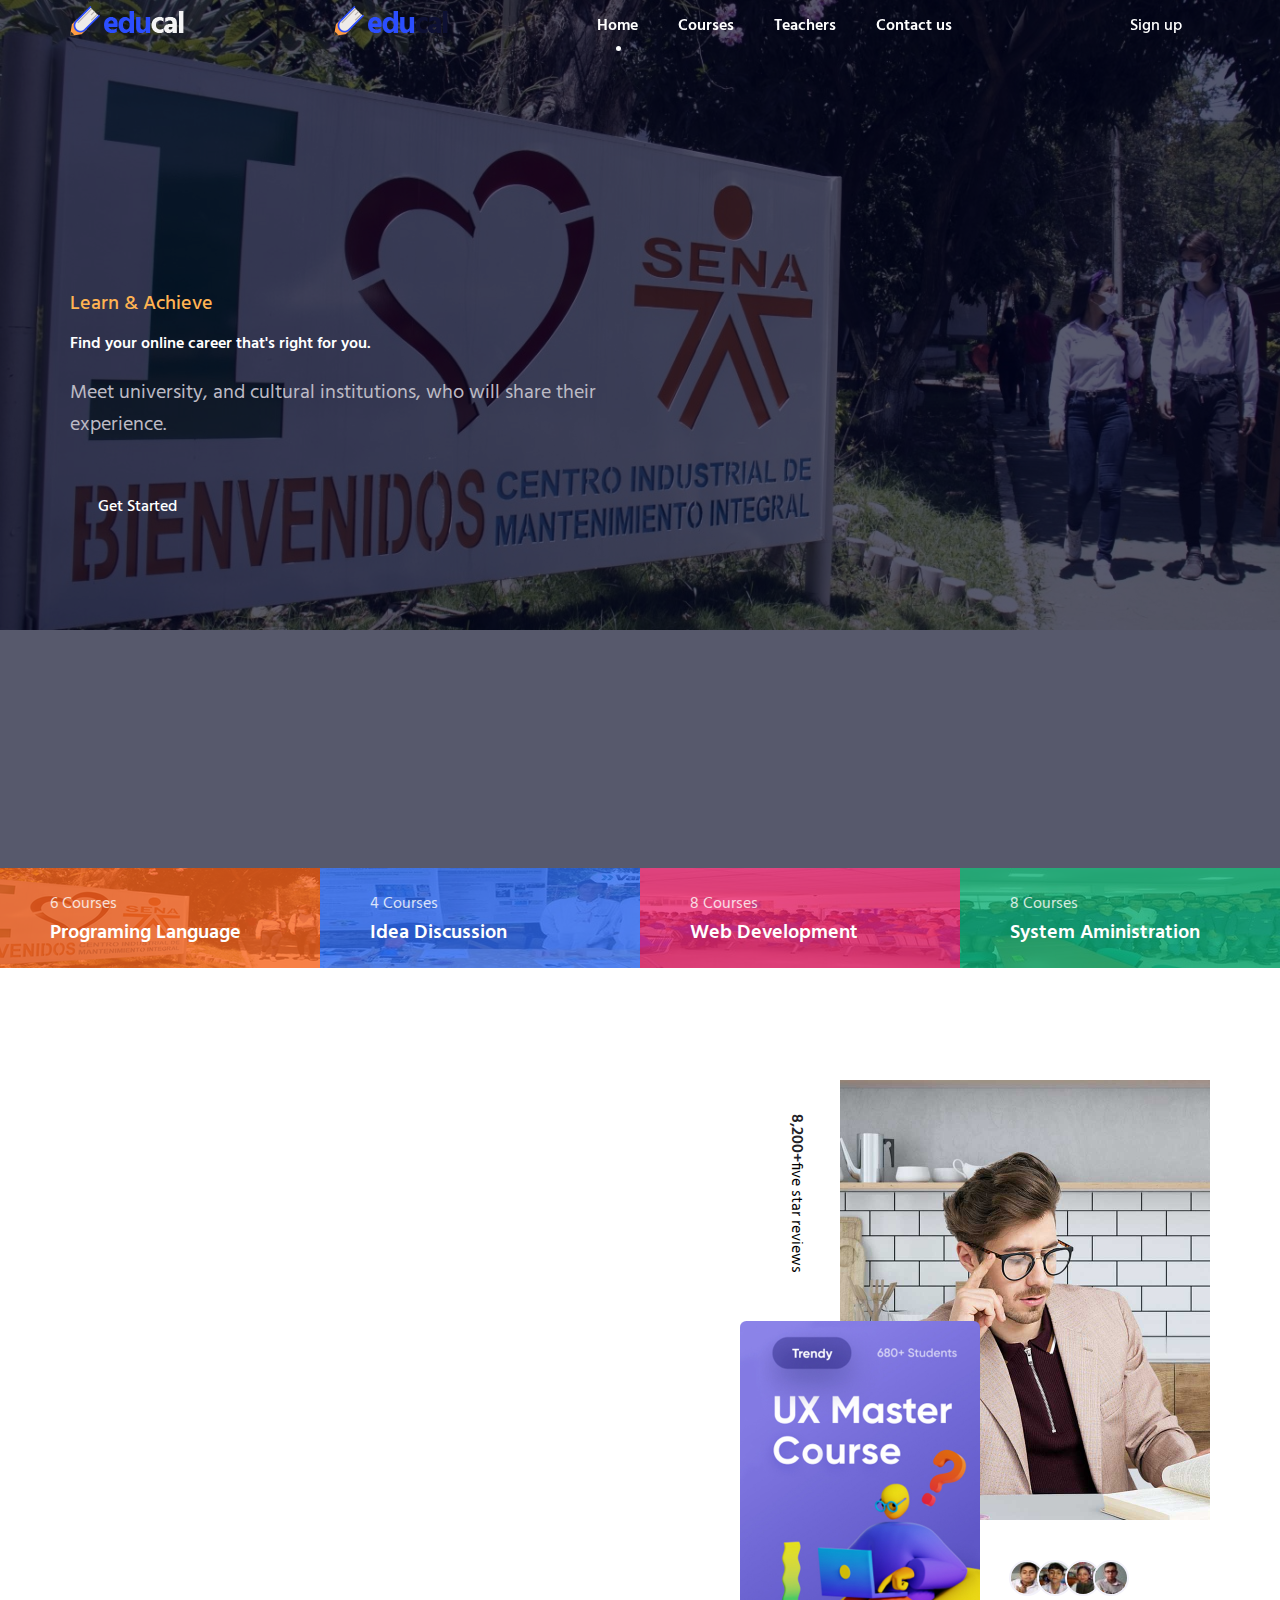
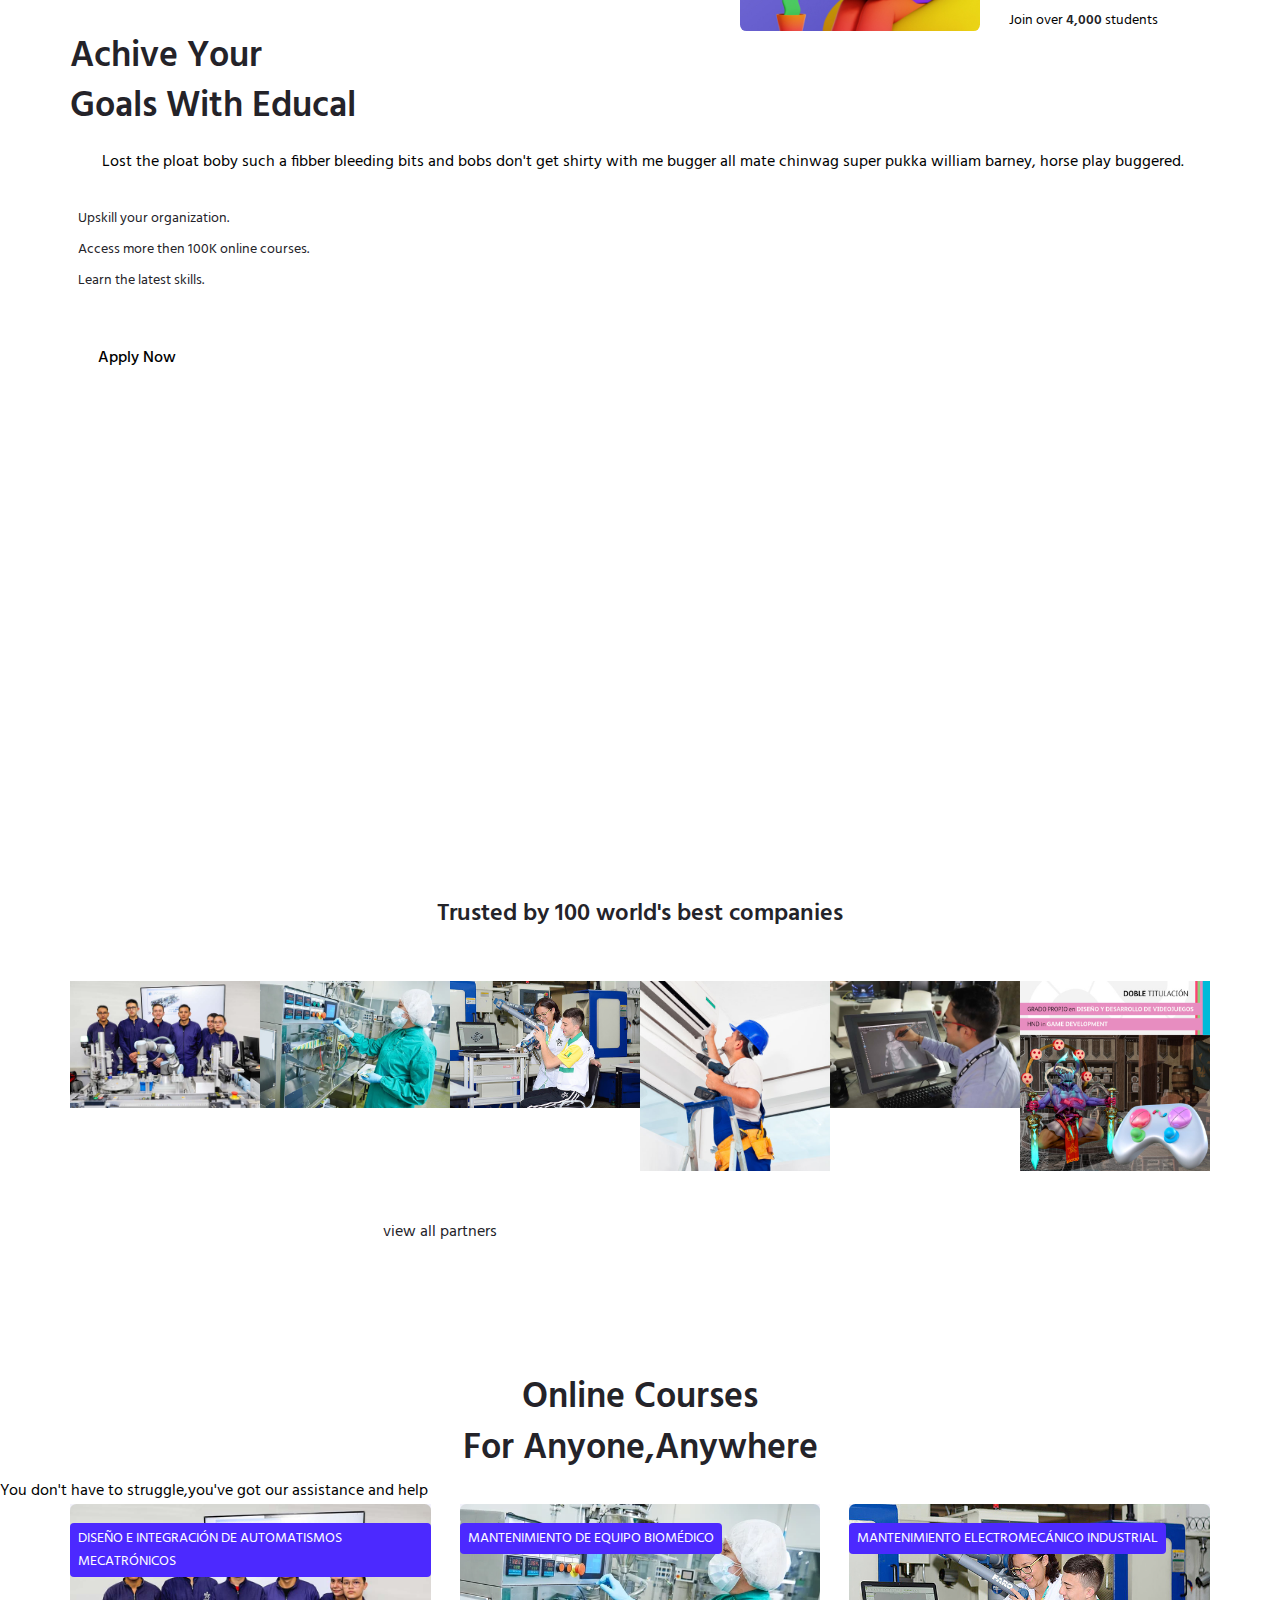
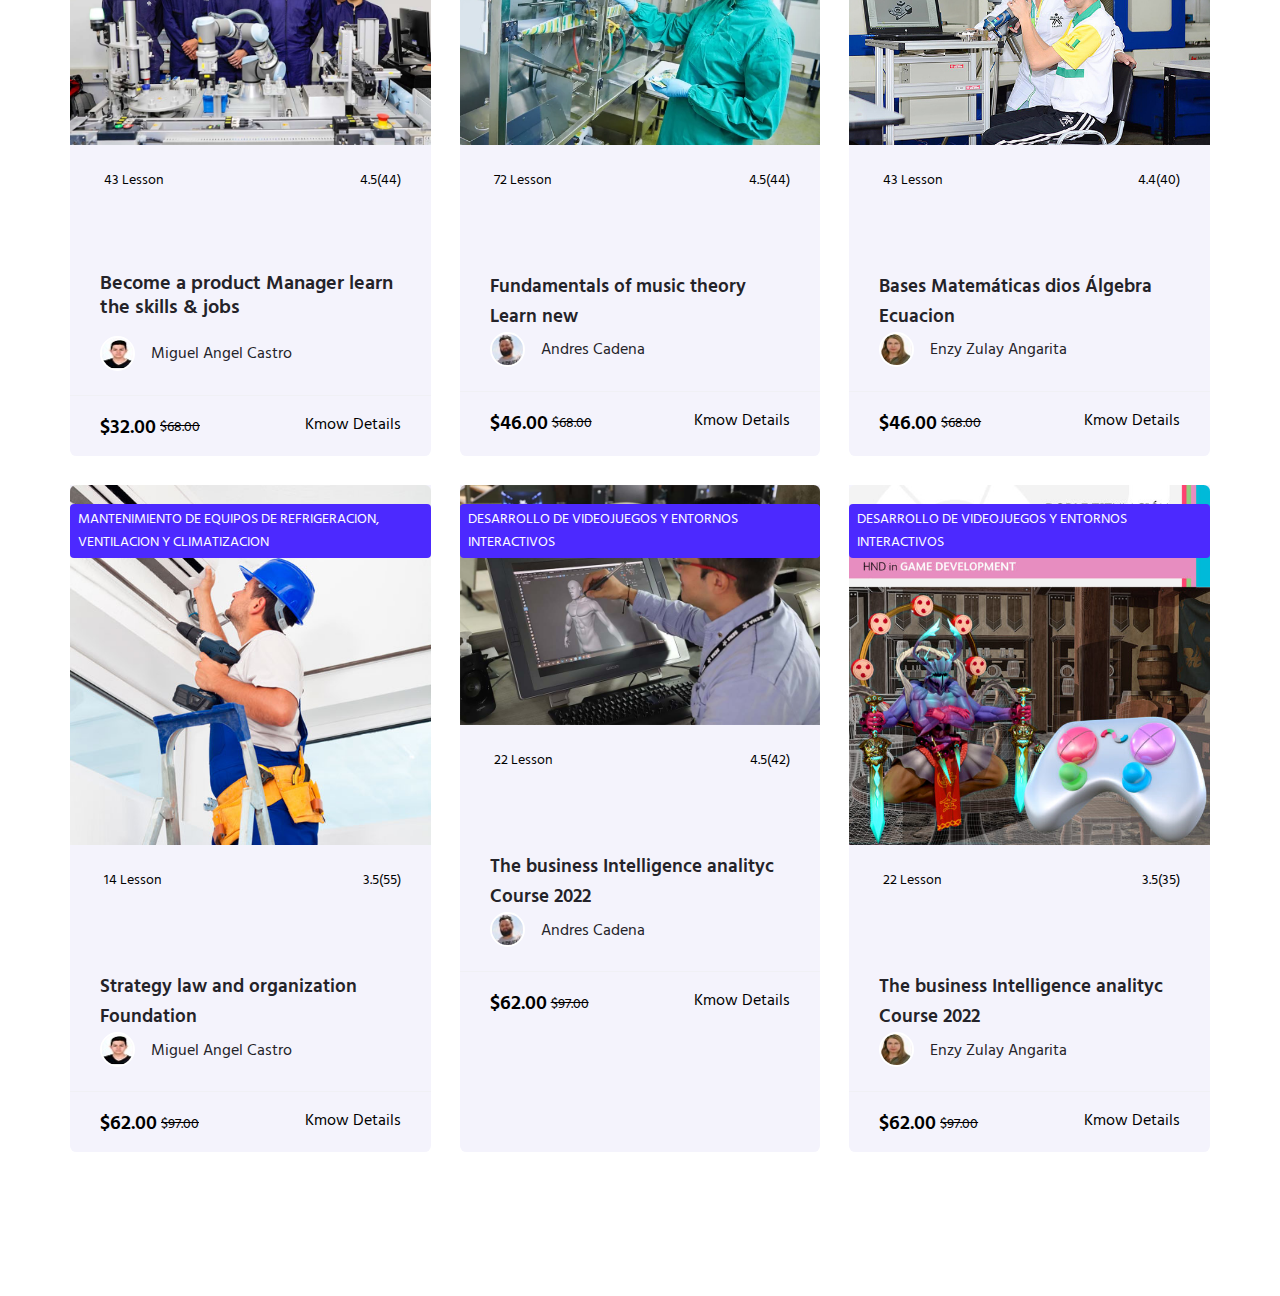
==== index.html @ 89b1912f "Version-2.0" ====
<!DOCTYPE html>
<html lang="sp">
<html lang="en">
<head>
    <meta charset="UTF-8">
    <meta http-equiv="X-UA-Compatible" content="IE=edge">
    <meta name="viewport" content="width=device-width, initial-scale=1.0">
    <link rel="stylesheet" href="https://unicons.iconscout.com/release/v4.0.0/css/line.css">
    <link rel="stylesheet" href="style.css">
    <title>Document</title>
</head>
<body>
    <header class="header" id="header">
        <nav class="nav container">
            <a href="index.html" class="nav__Logo Logo__light"><img src="img/logo-light.png" alt=""></a>
            <a href="index.html" class="nav__Logo Logo__dark"><img src="img/logo-dark.png" alt=""></a>

            <div class="nav__menu" id="nav-menu">
                <ul class="nav__list">
                    <li class="nav__item">
                        <a href="index.html" class="nav__link active-link">Home</a>
                    </li>

                    <li class="nav__item">
                        <a href="courses.html" class="nav__link">Courses</a>
                    </li>

                    <li class="nav__item">
                        <a href="teachers.html" class="nav__link">Teachers</a>
                    </li>

                    <li class="nav__item">
                        <a href="contact.html" class="nav__link">Contact us</a>
                    </li>
                </ul>
                <div class="nav__close" id="nav-close">
                    <i class="uil uil-times"></i>
                </div>
            </div>
            <div class="nav__toggle" id="nav-togele">
                <i class="uil uil-apps"></i>
            </div>
            <a href="#" class="button button__header">Sign up</a>
        </nav>
    </header>
    <main class="main">
        <section class="home" id="home">
            <div class="homer__container container">
                <div class="home__data">
                    <h3 class="home__subtitle">Learn & Achieve</h3>
                    <h1 class="home__title">Find your online career that's right for you.</h1>
                    <p class="home__description">Meet university, and cultural institutions, who will share their
                        experience.</p>
                    <a href="#" class="button">Get Started</a>
                </div>
            </div>

            <div class="about__courses grid">
                <div class="about__course-item">
                    <span class="about__course-total">6 Courses</span>
                    <h3 class="about__course-title">Programing Language</h3>
                </div>

                <div class="about__course-item">
                    <span class="about__course-total"> 4 Courses</span>
                    <h3 class="about__course-title">Idea Discussion</h3>
                </div>

                <div class="about__course-item">
                    <span class="about__course-total">8 Courses</span>
                    <h3 class="about__course-title">Web Development</h3>
                </div>

                <div class="about__course-item">
                    <span class="about__course-total">8 Courses</span>
                    <h3 class="about__course-title">System Aministration</h3>
                </div>
            </div>
        </section>
        <section class="about section" id="about">
            <div class="about__container grip container">
                <div class="about__group">
                    <div class="about__review">
                        <p><span>8,200+</span>five star reviews</p>
                    </div>
                    <div class="about__thumb">
                        <img src="img/about.jpg" alt="" class="about__thumb-img">
                    </div>
                    <div class="about__banner">
                        <img src="img/about-banner.jpg" alt="" class="about__banner-img">
                    </div>
                    <div class="about__students">
                        <div class="students__group">
                            <img src="img/student-1.jpg" alt="" class="about__student-img">
                            <img src="img/student-2.jpg" alt="" class="about__student-img">
                            <img src="img/student-3.jpg" alt="" class="about__student-img">
                            <img src="img/student-4.jpg" alt="" class="about__student-img">
                        </div>
                        <p class="about__student-details">Join over <span>4,000</span> students</p>
                    </div>
                </div>
                <div class="about__data"> <h2 class="section__title about__title">Achive Your <br> Goals With Educal</h2>
                    <p class="about__description">
                        Lost the ploat boby such a fibber bleeding bits and bobs don't get shirty with me bugger all
                        mate chinwag super pukka william barney, horse play buggered.
                    </p>
                    <div class="about__details">
                        <p class="about__details-description">
                            <i class="uil uil-check about__details-icon"></i>
                            Upskill your organization.
                        </p>

                        <p class="about__details-description">
                            <i class="uil uil-check about__details-icon"></i>
                            Access more then 100K online courses.
                        </p>

                        <p class="about__details-description">
                            <i class="uil uil-check about__details-icon"></i>
                            Learn the latest skills.
                        </p>
                    </div>
                    <a href="#" class="button button-link">Apply Now</a>
                </div>
            </div>
        </section>
        <section class="teachers section" id="teachers"></section>
        <section class="brand section container"></section>
        <section class="courses section" id="courses"></section>

        <!----======================== BRANDS =========================-->
        <section class="brand section container">
            <h3 class="brand__title">Trusted by 100 world's best companies</h3>

            <div class="brand__container grid">
                <img src="img/Ambiente_05102022.jpg" alt="">
                <img src="img/depositphotos_52491427-stock-photo-pharmaceutical-factory-worker.jpg" alt="">
                <img src="img/manizales_10septiembre.jpg" alt="">
                <img src="img/servicios-aires-500x500.jpg" alt="">
                <img src="img/videoJuego_31032022.jpg" alt="">
                <img src="img/VideojuegosGrado-22-Image-600x600.jpg" alt="">
            </div>

            <span class="brand__button">
                view all partners <i class="uil uil-arrow-right brand__button-icon"></i>
            </span>
        </section>


            <!-- <!-============================COURSES===================-> -->
    <section class="courses section" id="courses">
        <h2 class="section__title">Online Courses <br>For Anyone,Anywhere</h2>
        <p class="section__subtittle">You don't have to struggle,you've got our assistance and help</p>

        <div class="courses__container grid container">
            <div class="course__item">
                <div class="course__box">
                    <img src="IMG/Ambiente_05102022.jpg" alt="" class="course__img">
                    <div class="course__tag">DISEÑO E INTEGRACIÓN DE AUTOMATISMOS MECATRÓNICOS</div>
                </div>
                <div class="course__content">
                    <div class="course__meta">
                        <div class="course__lesson">
                            <i class="uil uil-book-alt"></i>43 Lesson
                        </div>
                        <div class="course__rating">
                            <i class="uis uis-star"></i>4.5(44)
                        </div>
                    </div>
                    <h3 class="course__title">Become a product Manager learn the skills & jobs</h3>
                    <div class="course__teacher">
                        <img src="IMG/ProfeMiguel1.jpg" alt="" class="course__teacher-img">
                        <h3 class="course__teacher-title">Miguel Angel Castro</h3>
                    </div>
                </div>

                <div class="course__more">
                    <div class="course__prices">
                        <span class="course__discount">$32.00</span>
                        <span class="course__price">$68.00</span>
                    </div>

                    <span class="course__buton">
                        Kmow Details<i class="uil uil-arrw-right course__buton-icon"></i>
                    </span>
                </div>
            </div>

            <div class="course__item">
                <div class="course__box">
                    <img src="IMG/depositphotos_52491427-stock-photo-pharmaceutical-factory-worker.jpg" alt="" class="course__img">
                    <div class="course__tag"> MANTENIMIENTO DE EQUIPO BIOMÉDICO</div>
                </div>
                <div class="course__content">
                    <div class="course__meta">
                        <div class="course__lesson">
                            <i class="uil uil-book-alt"></i>72 Lesson
                        </div>
                        <div class="course__rating">
                            <i class="uis uis-star"></i>4.5(44)
                        </div>
                    </div>
                    <h3 class="course title">Fundamentals of music theory Learn new</h3>
                    <div class="course__teacher">
                        <img src="IMG/ProfeAndres1.jpg" alt="" class="course__teacher-img">
                        <h3 class="course__teacher-title">Andres Cadena</h3>
                    </div>
                </div>

                <div class="course__more">
                    <div class="course__prices">
                        <span class="course__discount">$46.00</span>
                        <span class="course__price">$68.00</span>
                    </div>

                    <span class="course__buton">
                        Kmow Details<i class="uil uil-arrw-right course__buton-icon"></i>
                    </span>
                </div>
            </div>

            <div class="course__item">
                <div class="course__box">
                    <img src="IMG/manizales_10septiembre.jpg" alt="" class="course__img">
                    <div class="course__tag">MANTENIMIENTO ELECTROMECÁNICO INDUSTRIAL</div>
                </div>
                <div class="course__content">
                    <div class="course__meta">
                        <div class="course__lesson">
                            <i class="uil uil-book-alt"></i>43 Lesson
                        </div>
                        <div class="course__rating">
                            <i class="uis uis-star"></i>4.4(40)
                        </div>
                    </div>
                    <h3 class="course title">Bases Matemáticas dios Álgebra Ecuacion</h3>
                    <div class="course__teacher">
                        <img src="IMG/ProfeEnzy1.jpg" alt="" class="course__teacher-img">
                        <h3 class="course__teacher-title">Enzy Zulay Angarita</h3>
                    </div>
                </div>

                <div class="course__more">
                    <div class="course__prices">
                        <span class="course__discount">$46.00</span>
                        <span class="course__price">$68.00</span>
                    </div>

                    <span class="course__buton">
                        Kmow Details<i class="uil uil-arrw-right course__buton-icon"></i>
                    </span>
                </div>
            </div>

            <div class="course__item">
                <div class="course__box">
                    <img src="IMG/servicios-aires-500x500.jpg" alt="" class="course__img">
                    <div class="course__tag">MANTENIMIENTO DE EQUIPOS DE REFRIGERACION, VENTILACION Y CLIMATIZACION</div>
                </div>
                <div class="course__content">
                    <div class="course__meta">
                        <div class="course__lesson">
                            <i class="uil uil-book-alt"></i>14 Lesson
                        </div>
                        <div class="course__rating">
                            <i class="uis uis-star"></i>3.5(55)
                        </div>
                    </div>
                    <h3 class="course title">Strategy law and organization Foundation</h3>
                    <div class="course__teacher">
                        <img src="IMG/ProfeMiguel1.jpg" alt="" class="course__teacher-img">
                        <h3 class="course__teacher-title">Miguel Angel Castro</h3>
                    </div>
                </div>

                <div class="course__more">
                    <div class="course__prices">
                        <span class="course__discount">$62.00</span>
                        <span class="course__price">$97.00</span>
                    </div>

                    <span class="course__buton">
                        Kmow Details<i class="uil uil-arrw-right course__buton-icon"></i>
                    </span>
                </div>
            </div>

            <div class="course__item">
                <div class="course__box">
                    <img src="IMG/videoJuego_31032022.jpg" alt="" class="course__img">
                    <div class="course__tag">DESARROLLO DE VIDEOJUEGOS Y ENTORNOS INTERACTIVOS</div>
                </div>
                <div class="course__content">
                    <div class="course__meta">
                        <div class="course__lesson">
                            <i class="uil uil-book-alt"></i>22 Lesson
                        </div>
                        <div class="course__rating">
                            <i class="uis uis-star"></i>4.5(42)
                        </div>
                    </div>
                    <h3 class="course title">The business Intelligence analityc Course 2022</h3>
                    <div class="course__teacher">
                        <img src="IMG/ProfeAndres1.jpg" alt="" class="course__teacher-img">
                        <h3 class="course__teacher-title">Andres Cadena</h3>
                    </div>
                </div>

                <div class="course__more">
                    <div class="course__prices">
                        <span class="course__discount">$62.00</span>
                        <span class="course__price">$97.00</span>
                    </div>

                    <span class="course__buton">
                        Kmow Details<i class="uil uil-arrw-right course__buton-icon"></i>
                    </span>
                </div>
            </div>

            <div class="course__item">
                <div class="course__box">
                    <img src="IMG/VideojuegosGrado-22-Image-600x600.jpg" alt="" class="course__img">
                    <div class="course__tag">DESARROLLO DE VIDEOJUEGOS Y ENTORNOS INTERACTIVOS</div>
                </div>
                <div class="course__content">
                    <div class="course__meta">
                        <div class="course__lesson">
                            <i class="uil uil-book-alt"></i>22 Lesson
                        </div>
                        <div class="course__rating">
                            <i class="uis uis-star"></i>3.5(35)
                        </div>
                    </div>
                    <h3 class="course title">The business Intelligence analityc Course 2022</h3>
                    <div class="course__teacher">
                        <img src="IMG/ProfeEnzy1.jpg" alt="" class="course__teacher-img">
                        <h3 class="course__teacher-title">Enzy Zulay Angarita</h3>
                    </div>
                </div>

                <div class="course__more">
                    <div class="course__prices">
                        <span class="course__discount">$62.00</span>
                        <span class="course__price">$97.00</span>
                    </div>

                    <span class="course__buton">
                        Kmow Details<i class="uil uil-arrw-right course__buton-icon"></i>
                    </span>
                </div>
            </div>
        </div>
    </section>

    </main>
    <footer class="footer section"></footer>
    <script src="main.js"></script>
</body>
---- style.css ----
/* ===================GOOGLE FONTS ==============*/
@import url('https://fonts.googleapis.com/css2?family=Hind:wght@500;600;700&display=swap'); 
 

:root {
    --header-height: 4.5rem;
    /*s===z==z== Colors  */
    --hue: 250;
    --first-color: hsl(var(--hue), 100%, 58%);
    --title-color: hsl(var(--hue), 8%, 15%);
    --text-color: hsl(var(--hue), 8%, 35%);
    --body-color: #fff;
    --border-color: hsl(var(--hue), 8%, 80%);
    --container-color: hsl(var(--hue), 60%, 97%);

    /*========== Font and typography =======/
    /*.5rem = 8px | rem = 16px ...*/

    --body-font:'Hind', sans-serif;
    --biggest-font-size: 4  rem;
    --h1-font-size: 2.25rem;
    --h2-font-size: 1.5rem;
    --h3-font-size: 1.25rem;
    --normal-font-size: 1lrem;
    --small-font-size: .875rem;
    --smaller-font-size: .813rem;

    /*==========Font weigth ============*/
    --font-medium: 500;
    --font-semibold: 600;
    --font-bold: 600;

    /*========== Z index ============*/
    --z-tooltip: 10;
    --z-fixed: 100;
}

/* Responsive typography */
@media screen and (max-width: 1024px) {
    :root {
    --biggest-font-size: 2.75rem;
    --h1-font-size: 1.5rem;
    --h2-font-size: 1.25rem;
    --h3-font-size: 1rem;
    --normal-font-size: .938rem;
    --small-font-size: .813rem;
    --smaller-font-size: .75rem;
    }
}    

body,
input,
textarea {
    font-family: var(--body-font);
    font-size: var(--normal-font-size);
}

body {
    background-color: var(--body-color);
    color: var(--tex-color);
}

h1,h2, h3 {
    color: var(--title-color);
    font-weight: var(--font-semibold);
}

ul {
    list-style: none;
}

a {
    text-decoration: none;
}

input {
    border: none;
    outline: none;
}

img {
    max-width: 100%;
    height: auto;
}

* {
    margin: 0;
    padding: 0;
    box-sizing: border-box;
}

.container {
    max-width: 1140px;
    margin-left: auto;
    margin-right: auto;
}

.grid {
    display: grid;
}

.section {
    padding: 7rem 0 1rem;
}

.section__title{
    font-size: var(--h1-font-size);
    font-weight: var(--font-bold);
    text-align: center;
    margin-bottom: .25rem;
    line-height: 140%;
}

.header {
    width: 100%;
    background-color: transparent;
    position: fixed;
    top: 0;
    left: 0;
    z-index: var(--z-fixed);
}

.nav {
    height: calc(var(--header-height)+ 1.5rem);
    display: flex;
    justify-content: space-between;
    align-items: center;
}

.logo__dark {
    display: none;
}

.nav__link,
.nav__toggle {
    color: #fff;
    font-weight: var(--font-semibold);
}

.nav__list {
    display: flex;
    flex-direction: row;
    column-gap: 2.5rem;
}

.nav__toggle {
    font-size: 1.5rem;
    margin-top: 0.75rem;
    cursor: pointer;
    display: none;
}

.nav__close {
    display: none;
}

.active-link {
    position: relative;
}

.active-link::before {
    content: '';
    position: absolute;
    bottom: -.75rem;
    left: 45%;
    width: 5px;
    height: 5px;
    background-color: var(--body-color);
    border-radius: 50%;
}

.home {
    position: relative;
    min-height: 968px;
    background: url(../img/home.jpg);
    background-repeat: no-repeat;
    padding: 18rem 0 2rem;
    z-index: -2;
}

.home::after {
    position: absolute;
    content: '';
    left: 0;
    top: 0;
    width: 100%;
    height: 100%;
    background: rgba(0, 3, 32, .66);
    z-index: -1;
}

.home__data {
    max-width: 650px;
}

.home__subtitle {
    font-size: var(--h3-font-size);
    font-weight: var(--font-medium);
    color: #ffb352;
    margin-bottom: 1rem;
}

.home__title {
    font-size: var(--biggest-font-size);
    font-weight: var(--font-bold);
    color: #fff;
    line-height: 109%;
    margin-bottom: 1.5rem;
}

.home__description {
    font-size: var(--h3-font-size);
    color: hsl(var(--hue), 8%, 75%);
    padding-right: 2.8rem;
    margin-bottom: 2.5rem;
}

.about__courses {
    position: absolute;
    bottom: 0;
    left: 0;
    right: 0;
    z-index: var(--z-tooltip);
    grid-template-columns: repeat(4, 1fr);
}

.about__course-item {
    position: relative;
    height: 100px;
    padding: 23px 50px;
    padding-right: 1.8rem;
    z-index: -1;
}

.about__course-item::after {
    position: absolute;
    content: '';
    left: 0;
    top: 0;
    width: 100%;
    height: 100%;
    z-index: -2;
}

.about__course-item:nth-child(1) {
    background: url(../img/slider-nav-4.jpg);
    background-position: center;
}

.about__course-item:nth-child(1)::after {
    background: rgba(247, 100, 30, 0.8);
}

.about__course-item:nth-child(2) {
    background: url(../img/slider-nav-1.jpg);
    background-position: center;
}

.about__course-item:nth-child(2)::after {
    background: rgba(45, 105, 240, 0.8);
}

.about__course-item:nth-child(3) {
    background: url(../img/slider-nav-2.jpg);
    background-position: center;
}

.about__course-item:nth-child(3)::after {
    background: rgba(231, 36, 110, 0.8);
}

.about__course-item:nth-child(4) {
    background: url(../img/slider-nav-3.jpg);
    background-position: center;
}

.about__course-item:nth-child(4)::after {
    background: rgba(12, 174, 116, 0.8);
}

.about__course-total {
    display: inline-block;
    color: #fff;
    opacity: .8;
}

.about__course-title {
    color: #fff;
    font-size: var(--h3-font-size);
}

.button {
    display: inline-block;
    color: #fff;
    padding: .8rem 1.75rem;
    border-radius: .5rem;
    font-weight: var(--font-medium);
    background-color: var(--frist-color);
}

.button-link{
    color: var(--frist-color);
    border: 2px solid var(--frist-color);
    background-color: transparent;
    transition: .4s;
}

.button-link:hover{
    background-color: var(--frist-color);
    color: #fff;
}

.about__container {
    grid-template-columns: repeat(2, 1fr);
    column-gap: 6rem;
}

.about__group{
    justify-self: flex-end;
    position: relative;
}

.about__thumb{
    margin-left: 6.25rem;
}

.about__thumb-img {
    width: 370px;
}

.about__review{
    position: absolute;
    left: -1.5rem;
    top: 6.25rem;
    transform: rotate(90deg);
}

.about__review p span{
    font-weight: var(--font-semibold);
    color: var(--title-color);
}

.about__banner{
    margin-top: -13rem;
}
.about__banner-img{
    width: 240px;
    border-radius: .4rem;
}

.about__students{
    margin-top: -5rem;
    margin-left: 16.8rem;
}
.about__student-img{
    width: 36px;
    height: 36px;
    border-radius: 50%;
    border: 2px solid var(--container-color);
}

.about__student-img + .about__student-img{
    margin-left: -.75rem;
}

.about__student-details{
    margin-top: .25rem;
    font-size: var(--small-font-size);
}

.about__student-details span{
    font-weight: var(--font-semibold);
    color: var(--title-color);
}

.about__title{
    margin-bottom: 1rem;
    text-align: left;
}

.about__description{
    margin-bottom: 2rem;
    padding-left: 2rem;
}

.about__details{
    display: grid;
    row-gap: .5rem;
    margin-bottom: 2.5rem;
}

.about__details-description{
    display: inline-flex;
    align-items: center;
    column-gap: .5rem;
    font-size: var(--small-font-size);
    color: var(--title-color);
}

.about__details-icon{
    font-size: 1.25rem;
    color: var(--frist-color);
}
/*======================== BRANDS =========================*/
.brand__title {
    text-align: center;
    font-size: var(--h2-font-size);
    margin-bottom: 3rem;
}

.brand__container {
    grid-template-columns: repeat(6, 1fr);
    justify-items: center;
    margin-bottom: 3rem;
}

.brand__button {
    color: var(--title-color);
    font-size: var(--normal-font-size);
    display: flex;
    align-items: center;
    justify-content: center;
    column-gap: 25rem;
    cursor: pointer;
}

.brand__button-icon {
    font-size: 1.25rem;
    transition: .4s; 
}

.brand__button:hover .brand__button-icon {
    transform: translateX(.25rem);
}


/*=======COURSES======*/
.courses__container{
    grid-template-columns: repeat(3, 1fr);
    gap: 1.8em; ;
}
.course__item{
    background-color: var(--container-color);
    position: relative;
    border-radius: 0 0 .4rem .4rem;
}

.course__box{
    border-radius: .4rem .4rem 0 0;
    overflow: hidden;
}

.course__img{
    transform: scale(1);
    vertical-align: middle;
    transition: .4s;
}

.course__box:hover .course__img{
    transform: scale(1.1);
}

.course__tag{
    position: absolute;
    top: 1.2rem;
    background-color: var(--first-color);
    color: #ffff;
    font-size: var(--small-font-size);
    padding: .25rem .5rem;
    border-radius: .25rem;
}

.course__content{
    padding: 1.5rem 1.875rem;
}

.course__meta{
    display: flex;
    justify-content: space-between;
    align-items: center;
    margin-bottom: 5rem;
}

.course__lesson{
    display: inline-flex;
    align-items:center ;
    column-gap: .25rem;
    font-size: var(--small-font-size) ;
}

.course__rating{
    display: inline-flex;
    align-items: center;
    column-gap: .25rem;
    font-size: var(--small-font-size);
}

.course__rating .uis{
    color:#ff9415;
}

.course__title{
    font-size: var(--h3-font-size) ;
    margin-bottom: 1rem ;
    line-height:1.2 ;
    cursor: pointer;
    transition: 4.5s;
}

.course__title:hover{
    color: var(--first-color);
}

.course__teacher{
    display: flex;
    column-gap: 1rem;
    align-items: center;
}

.course__teacher-img{
    width: 35px;
    height: 35px;
    border: 2px solid #fff;
    border-radius: 50%;
}

.course__teacher-title{
    font-size: var(--normal-font-size);
    font-weight: var(--fon-medium);
    padding-top: .125rem;
    cursor: pointer;
    transition: 4s;
}

.course__teacher-title:hover{
    color: var(--first-color);
}

.course__more{
    display: flex;
    justify-content: space-between;
    padding: .6rem 1.875rem .75rem;
    padding-top: 1rem;
    border-top: 1rem;
    border-top: 1px solid #f0f0f5;
}

.course__prices{
    display: flex;
    align-items: center;
}

.course__discount{
    font-size: var(--h3-font-size);
    font-weight: var(--font-semibold);
    padding-right: .25rem;
}

.course__price{
    font-size:var(--small-font-size) ;
    text-decoration: line-through;
   
}

.course__button{
    color: var(--title-color);
    font-size: var(--normal-font-size);
    display: inline-flex;
    align-items: center;
    justify-content: center;
    column-gap: .25rem;
    cursor: pointer;
}

.course__button-icon{
    font-size: 1.25rem;
    transition: .4s;
}

.course__button:hover .course__button-icon{
    transform: translateX(.25rem);
}
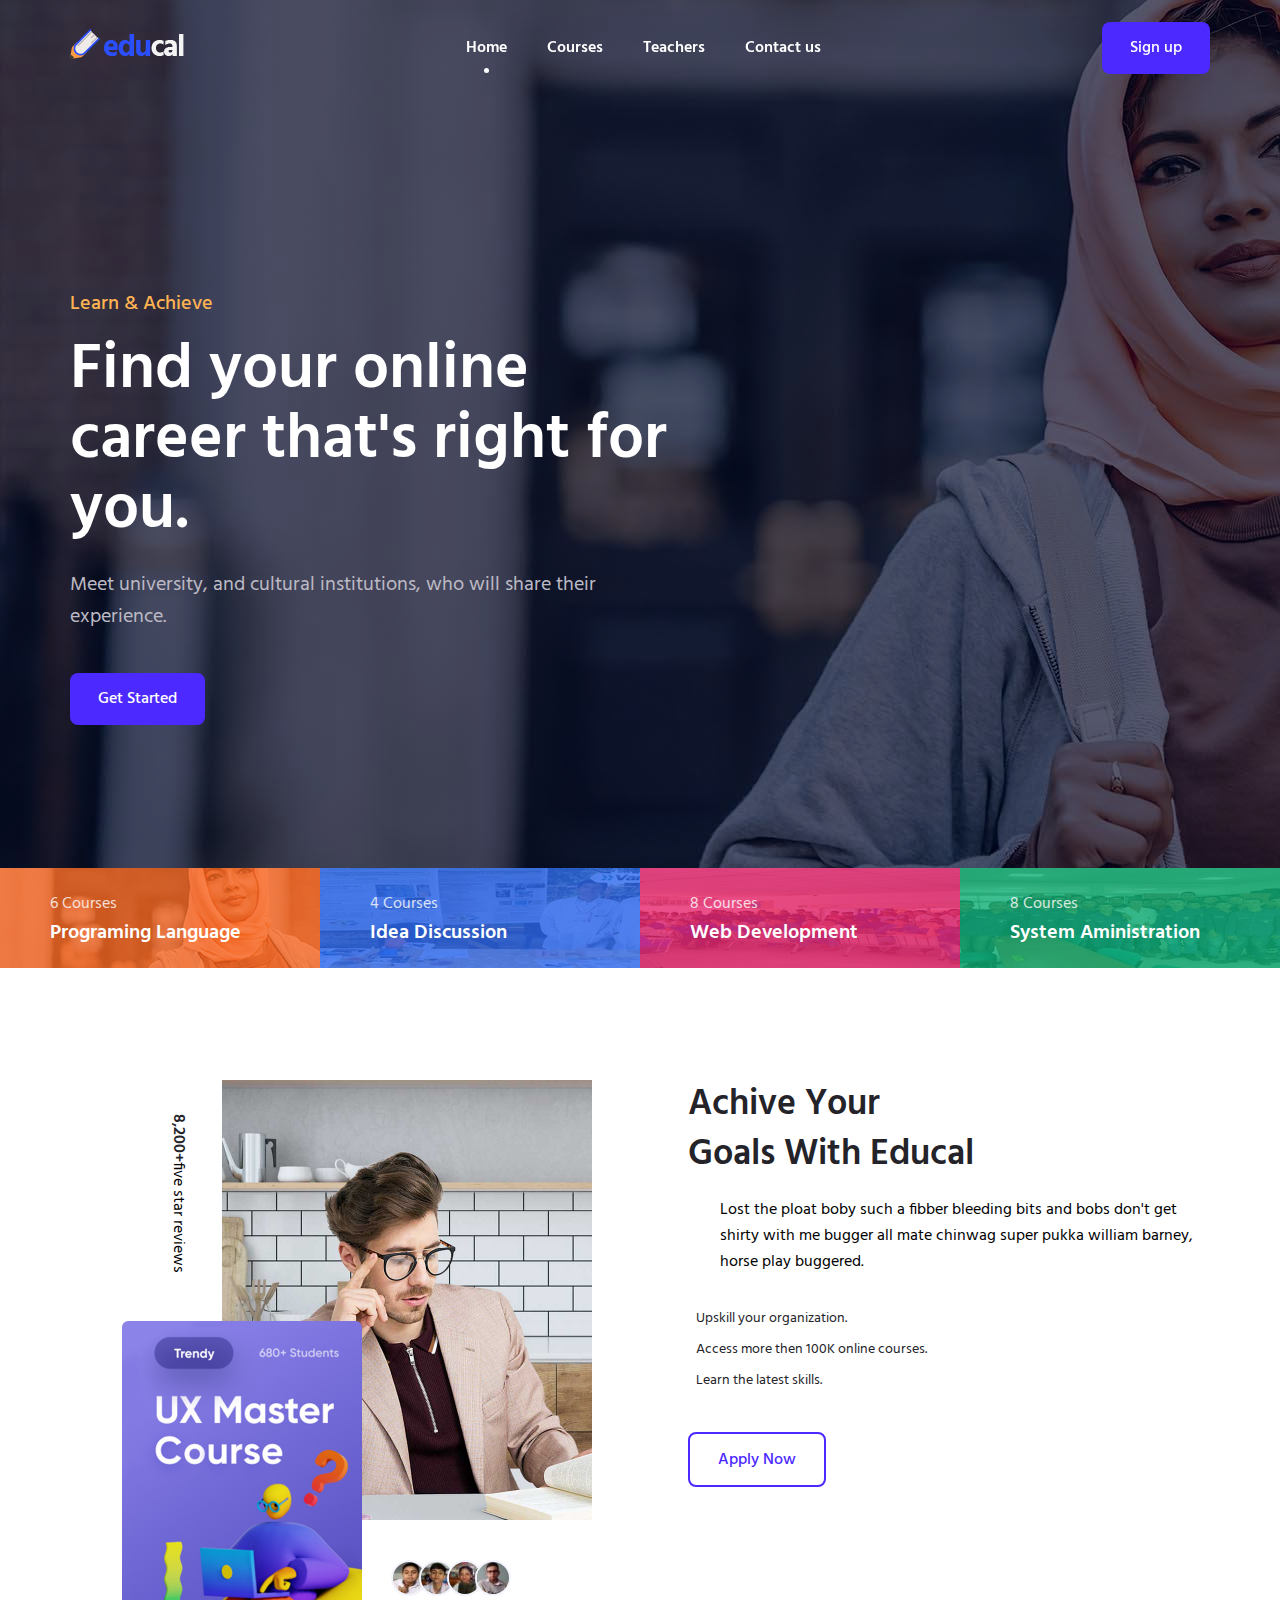
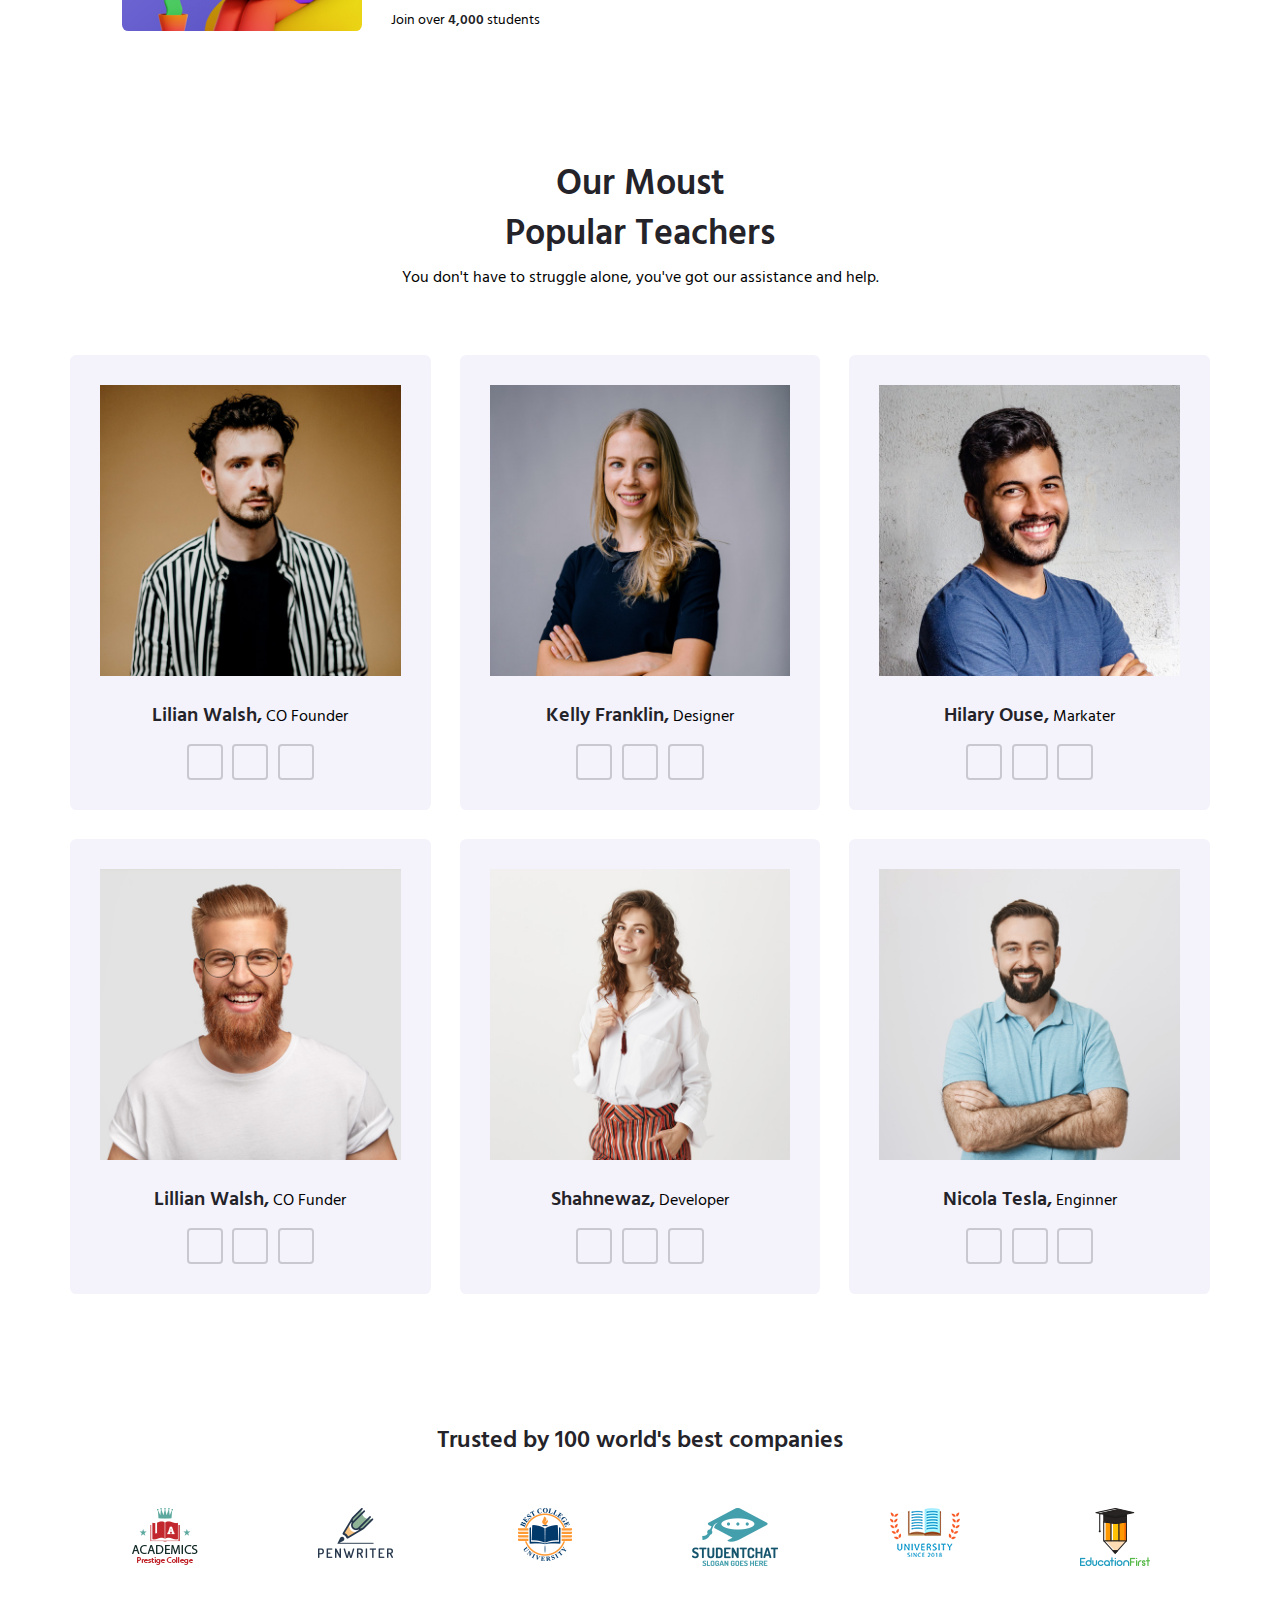
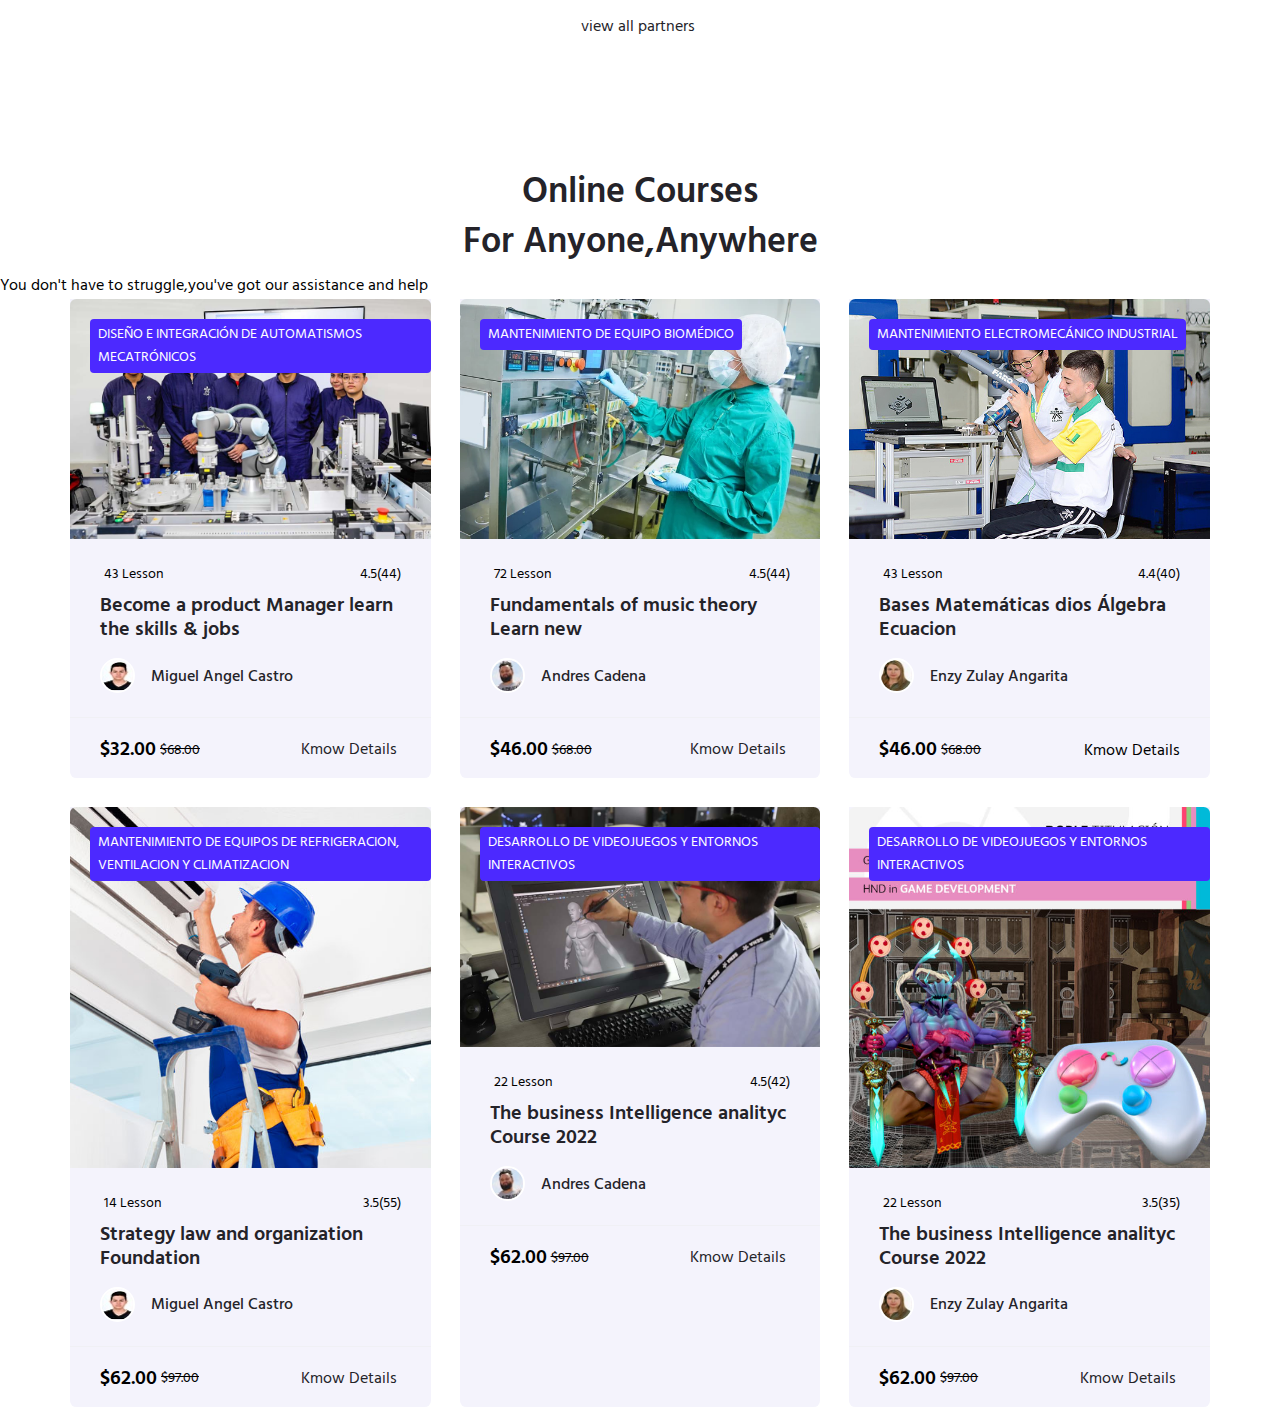
==== commit 9b0098b6: "VersionEstable" ====
--- a/index.html
+++ b/index.html
@@ -5,15 +5,22 @@
     <meta charset="UTF-8">
     <meta http-equiv="X-UA-Compatible" content="IE=edge">
     <meta name="viewport" content="width=device-width, initial-scale=1.0">
+
+    <!--============== UNICONS ==============-->
     <link rel="stylesheet" href="https://unicons.iconscout.com/release/v4.0.0/css/line.css">
+    <link rel="stylesheet" href="https://unicons.iconscout.com/release/v4.0.0/css/solid.css">
+
+
+    <!--============== CSS ==============-->
     <link rel="stylesheet" href="style.css">
-    <title>Document</title>
+    <title>Responsive Educational Website</title>
 </head>
 <body>
+    <!--============== HEADER ==============-->
     <header class="header" id="header">
         <nav class="nav container">
-            <a href="index.html" class="nav__Logo Logo__light"><img src="img/logo-light.png" alt=""></a>
-            <a href="index.html" class="nav__Logo Logo__dark"><img src="img/logo-dark.png" alt=""></a>
+            <a href="index.html" class="nav__logo logo__light"><img src="img/logo-light.png" alt=""></a>
+            <a href="index.html" class="nav__logo logo__dark"><img src="img/logo-dark.png" alt=""></a>
 
             <div class="nav__menu" id="nav-menu">
                 <ul class="nav__list">
@@ -37,20 +44,26 @@
                     <i class="uil uil-times"></i>
                 </div>
             </div>
-            <div class="nav__toggle" id="nav-togele">
+
+
+            <div class="nav__toggle" id="nav-toggle">
                 <i class="uil uil-apps"></i>
             </div>
+
+
             <a href="#" class="button button__header">Sign up</a>
         </nav>
     </header>
-    <main class="main">
+
+    <!--============== MAIN ==============-->
+    <main class="main"> 
+        <!--============== HOME ==============-->
         <section class="home" id="home">
             <div class="homer__container container">
                 <div class="home__data">
                     <h3 class="home__subtitle">Learn & Achieve</h3>
                     <h1 class="home__title">Find your online career that's right for you.</h1>
-                    <p class="home__description">Meet university, and cultural institutions, who will share their
-                        experience.</p>
+                    <p class="home__description">Meet university, and cultural institutions, who will share their experience.</p>
                     <a href="#" class="button">Get Started</a>
                 </div>
             </div>
@@ -77,18 +90,23 @@
                 </div>
             </div>
         </section>
+
+        <!--============== ABOUT ==============-->
         <section class="about section" id="about">
-            <div class="about__container grip container">
+            <div class="about__container grid container">
                 <div class="about__group">
                     <div class="about__review">
                         <p><span>8,200+</span>five star reviews</p>
                     </div>
+
                     <div class="about__thumb">
                         <img src="img/about.jpg" alt="" class="about__thumb-img">
                     </div>
+
                     <div class="about__banner">
                         <img src="img/about-banner.jpg" alt="" class="about__banner-img">
                     </div>
+
                     <div class="about__students">
                         <div class="students__group">
                             <img src="img/student-1.jpg" alt="" class="about__student-img">
@@ -96,49 +114,166 @@
                             <img src="img/student-3.jpg" alt="" class="about__student-img">
                             <img src="img/student-4.jpg" alt="" class="about__student-img">
                         </div>
+
                         <p class="about__student-details">Join over <span>4,000</span> students</p>
                     </div>
                 </div>
-                <div class="about__data"> <h2 class="section__title about__title">Achive Your <br> Goals With Educal</h2>
-                    <p class="about__description">
-                        Lost the ploat boby such a fibber bleeding bits and bobs don't get shirty with me bugger all
-                        mate chinwag super pukka william barney, horse play buggered.
+                <div class="about__data">
+                <h2 class="section__title about__title">Achive Your <br> Goals With Educal</h2>
+                <p class="about__description"> Lost the ploat boby such a fibber bleeding bits and bobs don't get shirty with me bugger all mate chinwag super pukka william barney, horse play buggered.</p>
+                <div class="about__details">
+                    <p class="about__details-description">
+                        <i class="uil uil-check about__details-icon"></i>
+                        Upskill your organization.
                     </p>
-                    <div class="about__details">
-                        <p class="about__details-description">
-                            <i class="uil uil-check about__details-icon"></i>
-                            Upskill your organization.
-                        </p>
-
-                        <p class="about__details-description">
-                            <i class="uil uil-check about__details-icon"></i>
-                            Access more then 100K online courses.
-                        </p>
-
-                        <p class="about__details-description">
-                            <i class="uil uil-check about__details-icon"></i>
-                            Learn the latest skills.
-                        </p>
-                    </div>
-                    <a href="#" class="button button-link">Apply Now</a>
-                </div>
-            </div>
+
+                    <p class="about__details-description">
+                        <i class="uil uil-check about__details-icon"></i>
+                        Access more then 100K online courses.
+                    </p>
+
+                    <p class="about__details-description">
+                        <i class="uil uil-check about__details-icon"></i>
+                        Learn the latest skills.
+                    </p>
+                </div>
+                <a href="#" class="button button--link">Apply Now</a>
+                </div>
+             </div>
         </section>
-        <section class="teachers section" id="teachers"></section>
-        <section class="brand section container"></section>
-        <section class="courses section" id="courses"></section>
-
-        <!----======================== BRANDS =========================-->
-        <section class="brand section container">
+
+        <!--============== TEACHERS ==============-->
+        <section class="teachers section" id="teachers">
+            <h2 class="section__title">Our Moust <br> Popular Teachers</h2>
+            <p class="section__subtitle">You don't have to struggle alone, you've got our assistance and help.</p>
+
+            <div class="teachers__container grid container">
+                <div class="teacher__item">
+                    <div class="teacher__img-box">
+                        <img src="img/teacher-1.jpg" alt="">
+                    </div>
+                    <h3 class="teacher__title">Lilian Walsh,</h3>
+                    <span>CO Founder</span>
+                    <div class="teacher__social">
+                        <a href="https://www.facebook.com/" target="_blank" class="teacher__social-link">
+                            <i class="uil uil-facebook-f"></i>
+                        </a>
+                        <a href="https://www.twitter.com/"  target="_blank" class="teacher__social-link">
+                            <i class="uil uil-twitter"></i>
+                        </a>
+                        <a href="https://www.linkedin.com/" target="_blank" class="teacher__social-link">
+                            <i class="uil uil-linkedin"></i>
+                        </a>
+                    </div>
+                </div>
+
+                <div class="teacher__item">
+                    <div class="teacher__img-box">
+                        <img src="img/teacher-2.jpg" alt="">
+                    </div>
+                    <h3 class="teacher__title">Kelly Franklin,</h3>
+                    <span>Designer</span>
+                    <div class="teacher__social">
+                        <a href="https://www.facebook.com/" target="_blank" class="teacher__social-link">
+                            <i class="uil uil-facebook-f"></i>
+                        </a>
+                        <a href="https://www.twitter.com/"  target="_blank" class="teacher__social-link">
+                            <i class="uil uil-twitter"></i>                        </a>
+                        <a href="https://www.linkedin.com/" target="_blank" class="teacher__social-link">
+                            <i class="uil uil-linkedin"></i>
+                        </a>
+                    </div>
+                </div>
+
+                <div class="teacher__item">
+                    <div class="teacher__img-box">
+                        <img src="img/teacher-3.jpg" alt="">
+                    </div>
+                    <h3 class="teacher__title">Hilary Ouse,</h3>
+                    <span>Markater</span>
+                    <div class="teacher__social">
+                        <a href="https://www.facebook.com/" target="_blank" class="teacher__social-link">
+                            <i class="uil uil-facebook-f"></i>
+                        </a>
+                        <a href="https://www.twitter.com/"  target="_blank" class="teacher__social-link">
+                            <i class="uil uil-twitter"></i>
+                        </a>
+                        <a href="https://www.linkedin.com/" target="_blank" class="teacher__social-link">
+                            <i class="uil uil-linkedin"></i>
+                        </a>
+                    </div>
+                </div>
+
+                <div class="teacher__item">
+                    <div class="teacher__img-box">
+                        <img src="img/teacher-4.jpg" alt="">
+                    </div>
+                    <h3 class="teacher__title">Lillian Walsh,</h3>
+                    <span>CO Funder</span>
+                    <div class="teacher__social">
+                        <a href="https://www.facebook.com/" target="_blank" class="teacher__social-link">
+                            <i class="uil uil-facebook-f"></i>
+                        </a>
+                        <a href="https://www.twitter.com/"  target="_blank" class="teacher__social-link">
+                            <i class="uil uil-twitter"></i>
+                        </a>
+                        <a href="https://www.linkedin.com/" target="_blank" class="teacher__social-link">
+                            <i class="uil uil-linkedin"></i>
+                        </a>
+                    </div>
+                </div>
+
+                <div class="teacher__item">
+                    <div class="teacher__img-box">
+                        <img src="img/teacher-5.jpg" alt="">
+                    </div>
+                    <h3 class="teacher__title">Shahnewaz,</h3>
+                    <span>Developer</span>
+                    <div class="teacher__social">
+                        <a href="https://www.facebook.com/" target="_blank" class="teacher__social-link">
+                            <i class="uil uil-facebook-f"></i>
+                        </a>
+                        <a href="https://www.twitter.com/"  target="_blank" class="teacher__social-link">
+                            <i class="uil uil-twitter"></i>
+                        </a>
+                        <a href="https://www.linkedin.com/" target="_blank" class="teacher__social-link">
+                            <i class="uil uil-linkedin"></i>
+                        </a>
+                    </div>
+                </div>
+
+                <div class="teacher__item">
+                    <div class="teacher__img-box">
+                        <img src="img/teacher-6.jpg" alt="">
+                    </div>
+                    <h3 class="teacher__title">Nicola Tesla,</h3>
+                    <span>Enginner</span>
+                    <div class="teacher__social">
+                        <a href="https://www.facebook.com/" target="_blank" class="teacher__social-link">
+                            <i class="uil uil-facebook-f"></i>
+                        </a>
+                        <a href="https://www.twitter.com/"  target="_blank" class="teacher__social-link">
+                            <i class="uil uil-twitter"></i>
+                        </a>
+                        <a href="https://www.linkedin.com/" target="_blank" class="teacher__social-link">
+                            <i class="uil uil-linkedin"></i>
+                        </a>
+                    </div>
+                </div>
+            </div>
+        </section>
+
+         <!----======================== BRANDS =========================-->
+         <section class="brand section container">
             <h3 class="brand__title">Trusted by 100 world's best companies</h3>
 
             <div class="brand__container grid">
-                <img src="img/Ambiente_05102022.jpg" alt="">
-                <img src="img/depositphotos_52491427-stock-photo-pharmaceutical-factory-worker.jpg" alt="">
-                <img src="img/manizales_10septiembre.jpg" alt="">
-                <img src="img/servicios-aires-500x500.jpg" alt="">
-                <img src="img/videoJuego_31032022.jpg" alt="">
-                <img src="img/VideojuegosGrado-22-Image-600x600.jpg" alt="">
+                <img src="img/brand-1.png" alt="">
+                <img src="img/brand-2.png" alt="">
+                <img src="img/brand-3.png" alt="">
+                <img src="img/brand-4.png" alt="">
+                <img src="img/brand-5.png" alt="">
+                <img src="img/brand-6.png" alt="">
             </div>
 
             <span class="brand__button">
@@ -146,214 +281,210 @@
             </span>
         </section>
 
-
-            <!-- <!-============================COURSES===================-> -->
-    <section class="courses section" id="courses">
-        <h2 class="section__title">Online Courses <br>For Anyone,Anywhere</h2>
-        <p class="section__subtittle">You don't have to struggle,you've got our assistance and help</p>
-
-        <div class="courses__container grid container">
-            <div class="course__item">
-                <div class="course__box">
-                    <img src="IMG/Ambiente_05102022.jpg" alt="" class="course__img">
-                    <div class="course__tag">DISEÑO E INTEGRACIÓN DE AUTOMATISMOS MECATRÓNICOS</div>
-                </div>
-                <div class="course__content">
-                    <div class="course__meta">
-                        <div class="course__lesson">
-                            <i class="uil uil-book-alt"></i>43 Lesson
-                        </div>
+         <!----======================== COURSES =========================-->
+        <section class="courses section" id="courses">
+            <h2 class="section__title">Online Courses <br>For Anyone,Anywhere</h2>
+            <p class="section__subtittle">You don't have to struggle,you've got our assistance and help</p>
+
+            <div class="courses__container grid container">
+                <div class="course__item">
+                    <div class="course__box">
+                        <img src="IMG/Ambiente_05102022.jpg" alt="" class="course__img">
+                        <div class="course__tag">DISEÑO E INTEGRACIÓN DE AUTOMATISMOS MECATRÓNICOS</div>
+                    </div>
+                    <div class="course__content">
+                        <div class="course__meta">
+                            <div class="course__lesson"> 
+                                <i class="uil uil-book-alt"></i>43 Lesson
+                        </div>
+
                         <div class="course__rating">
                             <i class="uis uis-star"></i>4.5(44)
                         </div>
-                    </div>
-                    <h3 class="course__title">Become a product Manager learn the skills & jobs</h3>
-                    <div class="course__teacher">
-                        <img src="IMG/ProfeMiguel1.jpg" alt="" class="course__teacher-img">
-                        <h3 class="course__teacher-title">Miguel Angel Castro</h3>
-                    </div>
-                </div>
-
-                <div class="course__more">
-                    <div class="course__prices">
-                        <span class="course__discount">$32.00</span>
-                        <span class="course__price">$68.00</span>
-                    </div>
-
-                    <span class="course__buton">
-                        Kmow Details<i class="uil uil-arrw-right course__buton-icon"></i>
+                </div>
+                <h3 class="course__title">Become a product Manager learn the skills & jobs</h3>
+                <div class="course__teacher">
+                    <img src="IMG/ProfeMiguel1.jpg" alt="" class="course__teacher-img">
+                    <h3 class="course__teacher-title">Miguel Angel Castro</h3>
+                </div>
+            </div>
+
+            <div class="course__more">
+                <div class="course__prices">
+                    <span class="course__discount">$32.00</span>
+                    <span class="course__price">$68.00</span>
+                </div>
+
+                <span class="course__button">
+                    Kmow Details<i class="uil uil-arrow-right course__button-icon"></i>
                     </span>
                 </div>
-            </div>
-
-            <div class="course__item">
-                <div class="course__box">
-                    <img src="IMG/depositphotos_52491427-stock-photo-pharmaceutical-factory-worker.jpg" alt="" class="course__img">
-                    <div class="course__tag"> MANTENIMIENTO DE EQUIPO BIOMÉDICO</div>
-                </div>
-                <div class="course__content">
-                    <div class="course__meta">
-                        <div class="course__lesson">
-                            <i class="uil uil-book-alt"></i>72 Lesson
-                        </div>
-                        <div class="course__rating">
-                            <i class="uis uis-star"></i>4.5(44)
-                        </div>
-                    </div>
-                    <h3 class="course title">Fundamentals of music theory Learn new</h3>
-                    <div class="course__teacher">
-                        <img src="IMG/ProfeAndres1.jpg" alt="" class="course__teacher-img">
-                        <h3 class="course__teacher-title">Andres Cadena</h3>
-                    </div>
-                </div>
-
-                <div class="course__more">
-                    <div class="course__prices">
-                        <span class="course__discount">$46.00</span>
-                        <span class="course__price">$68.00</span>
-                    </div>
-
-                    <span class="course__buton">
-                        Kmow Details<i class="uil uil-arrw-right course__buton-icon"></i>
-                    </span>
-                </div>
-            </div>
-
-            <div class="course__item">
-                <div class="course__box">
-                    <img src="IMG/manizales_10septiembre.jpg" alt="" class="course__img">
-                    <div class="course__tag">MANTENIMIENTO ELECTROMECÁNICO INDUSTRIAL</div>
-                </div>
-                <div class="course__content">
-                    <div class="course__meta">
-                        <div class="course__lesson">
-                            <i class="uil uil-book-alt"></i>43 Lesson
-                        </div>
-                        <div class="course__rating">
-                            <i class="uis uis-star"></i>4.4(40)
-                        </div>
-                    </div>
-                    <h3 class="course title">Bases Matemáticas dios Álgebra Ecuacion</h3>
-                    <div class="course__teacher">
-                        <img src="IMG/ProfeEnzy1.jpg" alt="" class="course__teacher-img">
-                        <h3 class="course__teacher-title">Enzy Zulay Angarita</h3>
-                    </div>
-                </div>
-
-                <div class="course__more">
-                    <div class="course__prices">
-                        <span class="course__discount">$46.00</span>
-                        <span class="course__price">$68.00</span>
-                    </div>
-
-                    <span class="course__buton">
-                        Kmow Details<i class="uil uil-arrw-right course__buton-icon"></i>
-                    </span>
-                </div>
-            </div>
-
-            <div class="course__item">
-                <div class="course__box">
-                    <img src="IMG/servicios-aires-500x500.jpg" alt="" class="course__img">
-                    <div class="course__tag">MANTENIMIENTO DE EQUIPOS DE REFRIGERACION, VENTILACION Y CLIMATIZACION</div>
-                </div>
-                <div class="course__content">
-                    <div class="course__meta">
-                        <div class="course__lesson">
-                            <i class="uil uil-book-alt"></i>14 Lesson
-                        </div>
-                        <div class="course__rating">
-                            <i class="uis uis-star"></i>3.5(55)
-                        </div>
-                    </div>
-                    <h3 class="course title">Strategy law and organization Foundation</h3>
-                    <div class="course__teacher">
-                        <img src="IMG/ProfeMiguel1.jpg" alt="" class="course__teacher-img">
-                        <h3 class="course__teacher-title">Miguel Angel Castro</h3>
-                    </div>
-                </div>
-
-                <div class="course__more">
-                    <div class="course__prices">
-                        <span class="course__discount">$62.00</span>
-                        <span class="course__price">$97.00</span>
-                    </div>
-
-                    <span class="course__buton">
-                        Kmow Details<i class="uil uil-arrw-right course__buton-icon"></i>
-                    </span>
-                </div>
-            </div>
-
-            <div class="course__item">
-                <div class="course__box">
-                    <img src="IMG/videoJuego_31032022.jpg" alt="" class="course__img">
-                    <div class="course__tag">DESARROLLO DE VIDEOJUEGOS Y ENTORNOS INTERACTIVOS</div>
-                </div>
-                <div class="course__content">
-                    <div class="course__meta">
-                        <div class="course__lesson">
-                            <i class="uil uil-book-alt"></i>22 Lesson
-                        </div>
-                        <div class="course__rating">
-                            <i class="uis uis-star"></i>4.5(42)
-                        </div>
-                    </div>
-                    <h3 class="course title">The business Intelligence analityc Course 2022</h3>
-                    <div class="course__teacher">
-                        <img src="IMG/ProfeAndres1.jpg" alt="" class="course__teacher-img">
-                        <h3 class="course__teacher-title">Andres Cadena</h3>
-                    </div>
-                </div>
-
-                <div class="course__more">
-                    <div class="course__prices">
-                        <span class="course__discount">$62.00</span>
-                        <span class="course__price">$97.00</span>
-                    </div>
-
-                    <span class="course__buton">
-                        Kmow Details<i class="uil uil-arrw-right course__buton-icon"></i>
-                    </span>
-                </div>
-            </div>
-
-            <div class="course__item">
-                <div class="course__box">
-                    <img src="IMG/VideojuegosGrado-22-Image-600x600.jpg" alt="" class="course__img">
-                    <div class="course__tag">DESARROLLO DE VIDEOJUEGOS Y ENTORNOS INTERACTIVOS</div>
-                </div>
-                <div class="course__content">
-                    <div class="course__meta">
-                        <div class="course__lesson">
-                            <i class="uil uil-book-alt"></i>22 Lesson
-                        </div>
-                        <div class="course__rating">
-                            <i class="uis uis-star"></i>3.5(35)
-                        </div>
-                    </div>
-                    <h3 class="course title">The business Intelligence analityc Course 2022</h3>
-                    <div class="course__teacher">
-                        <img src="IMG/ProfeEnzy1.jpg" alt="" class="course__teacher-img">
-                        <h3 class="course__teacher-title">Enzy Zulay Angarita</h3>
-                    </div>
-                </div>
-
-                <div class="course__more">
-                    <div class="course__prices">
-                        <span class="course__discount">$62.00</span>
-                        <span class="course__price">$97.00</span>
-                    </div>
-
-                    <span class="course__buton">
-                        Kmow Details<i class="uil uil-arrw-right course__buton-icon"></i>
-                    </span>
-                </div>
-            </div>
-        </div>
+                </div>
+
+                <div class="course__item">
+                    <div class="course__box">
+                        <img src="IMG/depositphotos_52491427-stock-photo-pharmaceutical-factory-worker.jpg" alt="" class="course__img">
+                        <div class="course__tag"> MANTENIMIENTO DE EQUIPO BIOMÉDICO</div>
+                    </div>
+                    <div class="course__content">
+                        <div class="course__meta">
+                            <div class="course__lesson">
+                                <i class="uil uil-book-alt"></i>72 Lesson
+                            </div>
+                            <div class="course__rating">
+                                <i class="uis uis-star"></i>4.5(44)
+                            </div>
+                        </div>
+                        <h3 class="course__title">Fundamentals of music theory Learn new</h3>
+                        <div class="course__teacher">
+                            <img src="IMG/ProfeAndres1.jpg" alt="" class="course__teacher-img">
+                            <h3 class="course__teacher-title">Andres Cadena</h3>
+                        </div>
+                    </div>
+    
+                    <div class="course__more">
+                        <div class="course__prices">
+                            <span class="course__discount">$46.00</span>
+                            <span class="course__price">$68.00</span>
+                        </div>
+    
+                        <span class="course__button">
+                            Kmow Details<i class="uil uil-arrow-right course__button-icon"></i>
+                        </span>
+                    </div>
+                </div>
+
+                <div class="course__item">
+                    <div class="course__box">
+                        <img src="IMG/manizales_10septiembre.jpg" alt="" class="course__img">
+                        <div class="course__tag">MANTENIMIENTO ELECTROMECÁNICO INDUSTRIAL</div>
+                    </div>
+                    <div class="course__content">
+                        <div class="course__meta">
+                            <div class="course__lesson">
+                                <i class="uil uil-book-alt"></i>43 Lesson
+                            </div>
+                            <div class="course__rating">
+                                <i class="uis uis-star"></i>4.4(40)
+                            </div>
+                        </div>
+                        <h3 class="course__title">Bases Matemáticas dios Álgebra Ecuacion</h3>
+                        <div class="course__teacher">
+                            <img src="IMG/ProfeEnzy1.jpg" alt="" class="course__teacher-img">
+                            <h3 class="course__teacher-title">Enzy Zulay Angarita</h3>
+                        </div>
+                    </div>
+    
+                    <div class="course__more">
+                        <div class="course__prices">
+                            <span class="course__discount">$46.00</span>
+                            <span class="course__price">$68.00</span>
+                        </div>
+    
+                        <span class="course__buton">
+                            Kmow Details<i class="uil uil-arrow-right course__button-icon"></i>
+                        </span>
+                    </div>
+                </div>
+
+                <div class="course__item">
+                    <div class="course__box">
+                        <img src="IMG/servicios-aires-500x500.jpg" alt="" class="course__img">
+                        <div class="course__tag">MANTENIMIENTO DE EQUIPOS DE REFRIGERACION, VENTILACION Y CLIMATIZACION</div>
+                    </div>
+                    <div class="course__content">
+                        <div class="course__meta">
+                            <div class="course__lesson">
+                                <i class="uil uil-book-alt"></i>14 Lesson
+                            </div>
+                            <div class="course__rating">
+                                <i class="uis uis-star"></i>3.5(55)
+                            </div>
+                        </div>
+                        <h3 class="course__title">Strategy law and organization Foundation</h3>
+                        <div class="course__teacher">
+                            <img src="IMG/ProfeMiguel1.jpg" alt="" class="course__teacher-img">
+                            <h3 class="course__teacher-title">Miguel Angel Castro</h3>
+                        </div>
+                    </div>
+    
+                    <div class="course__more">
+                        <div class="course__prices">
+                            <span class="course__discount">$62.00</span>
+                            <span class="course__price">$97.00</span>
+                        </div>
+    
+                        <span class="course__button">
+                            Kmow Details<i class="uil uil-arrow-right course__button-icon"></i>
+                        </span>
+                    </div>
+                </div>
+                
+                <div class="course__item">
+                    <div class="course__box">
+                        <img src="IMG/videoJuego_31032022.jpg" alt="" class="course__img">
+                        <div class="course__tag">DESARROLLO DE VIDEOJUEGOS Y ENTORNOS INTERACTIVOS</div>
+                    </div>
+                    <div class="course__content">
+                        <div class="course__meta">
+                            <div class="course__lesson">
+                                <i class="uil uil-book-alt"></i>22 Lesson
+                            </div>
+                            <div class="course__rating">
+                                <i class="uis uis-star"></i>4.5(42)
+                            </div>
+                        </div>
+                        <h3 class="course__title">The business Intelligence analityc Course 2022</h3>
+                        <div class="course__teacher">
+                            <img src="IMG/ProfeAndres1.jpg" alt="" class="course__teacher-img">
+                            <h3 class="course__teacher-title">Andres Cadena</h3>
+                        </div>
+                    </div>
+    
+                    <div class="course__more">
+                        <div class="course__prices">
+                            <span class="course__discount">$62.00</span>
+                            <span class="course__price">$97.00</span>
+                        </div>
+    
+                        <span class="course__button">
+                            Kmow Details<i class="uil uil-arrow-right course__button-icon"></i>
+                        </span>
+                    </div>
+                </div>
+
+                <div class="course__item">
+                    <div class="course__box">
+                        <img src="IMG/VideojuegosGrado-22-Image-600x600.jpg" alt="" class="course__img">
+                        <div class="course__tag">DESARROLLO DE VIDEOJUEGOS Y ENTORNOS INTERACTIVOS</div>
+                    </div>
+                    <div class="course__content">
+                        <div class="course__meta">
+                            <div class="course__lesson">
+                                <i class="uil uil-book-alt"></i>22 Lesson
+                            </div>
+                            <div class="course__rating">
+                                <i class="uis uis-star"></i>3.5(35)
+                            </div>
+                        </div>
+                        <h3 class="course__title">The business Intelligence analityc Course 2022</h3>
+                        <div class="course__teacher">
+                            <img src="IMG/ProfeEnzy1.jpg" alt="" class="course__teacher-img">
+                            <h3 class="course__teacher-title">Enzy Zulay Angarita</h3>
+                        </div>
+                    </div>
+    
+                    <div class="course__more">
+                        <div class="course__prices">
+                            <span class="course__discount">$62.00</span>
+                            <span class="course__price">$97.00</span>
+                        </div>
+    
+                        <span class="course__button">
+                            Kmow Details<i class="uil uil-arrow-right course__button-icon"></i>
+                        </span>
+                    </div>
+                </div>
     </section>
-
-    </main>
-    <footer class="footer section"></footer>
-    <script src="main.js"></script>
+</main>
 </body>
--- a/style.css
+++ b/style.css
@@ -1,12 +1,15 @@
 
 
-/* ===================GOOGLE FONTS ==============*/
+/* ===================GOOGLE FONTS ==============*/  
 @import url('https://fonts.googleapis.com/css2?family=Hind:wght@500;600;700&display=swap'); 
  
 
+/* =================== Variables Css ==============*/ 
+
 :root {
     --header-height: 4.5rem;
-    /*s===z==z== Colors  */
+
+    /*========= Colors ==================== */
     --hue: 250;
     --first-color: hsl(var(--hue), 100%, 58%);
     --title-color: hsl(var(--hue), 8%, 15%);
@@ -19,11 +22,11 @@
     /*.5rem = 8px | rem = 16px ...*/
 
     --body-font:'Hind', sans-serif;
-    --biggest-font-size: 4  rem;
+    --biggest-font-size: 4rem;
     --h1-font-size: 2.25rem;
     --h2-font-size: 1.5rem;
     --h3-font-size: 1.25rem;
-    --normal-font-size: 1lrem;
+    --normal-font-size: 1rem;
     --small-font-size: .875rem;
     --smaller-font-size: .813rem;
 
@@ -50,6 +53,15 @@
     }
 }    
 
+
+ /*========== Base ============*/
+
+ * {
+    margin: 0;
+    padding: 0;
+    box-sizing: border-box;
+}
+
 body,
 input,
 textarea {
@@ -61,7 +73,7 @@
     background-color: var(--body-color);
     color: var(--tex-color);
 }
-
+ 
 h1,h2, h3 {
     color: var(--title-color);
     font-weight: var(--font-semibold);
@@ -85,11 +97,8 @@
     height: auto;
 }
 
-* {
-    margin: 0;
-    padding: 0;
-    box-sizing: border-box;
-}
+
+/*========== Layout  ============*/
 
 .container {
     max-width: 1140px;
@@ -101,6 +110,8 @@
     display: grid;
 }
 
+
+/*========== REUSABLE CSS CLASSES  ============*/
 .section {
     padding: 7rem 0 1rem;
 }
@@ -112,6 +123,16 @@
     margin-bottom: .25rem;
     line-height: 140%;
 }
+
+.section__subtitle {
+    text-align: center;
+    margin-bottom: 4rem;
+}
+
+
+
+
+/*========== HEADER & NAV  ============*/
 
 .header {
     width: 100%;
@@ -123,7 +144,7 @@
 }
 
 .nav {
-    height: calc(var(--header-height)+ 1.5rem);
+    height: calc(var(--header-height) + 1.5rem);
     display: flex;
     justify-content: space-between;
     align-items: center;
@@ -147,7 +168,7 @@
 
 .nav__toggle {
     font-size: 1.5rem;
-    margin-top: 0.75rem;
+    margin-top: .75rem;
     cursor: pointer;
     display: none;
 }
@@ -155,6 +176,9 @@
 .nav__close {
     display: none;
 }
+
+
+/* ACTIVE LINK  */
 
 .active-link {
     position: relative;
@@ -171,10 +195,14 @@
     border-radius: 50%;
 }
 
+/* Change background Header  */
+
+
+/*========== Home ============*/
 .home {
     position: relative;
     min-height: 968px;
-    background: url(../img/home.jpg);
+    background: url(img/home.jpg);
     background-repeat: no-repeat;
     padding: 18rem 0 2rem;
     z-index: -2;
@@ -189,7 +217,7 @@
     height: 100%;
     background: rgba(0, 3, 32, .66);
     z-index: -1;
-}
+}   
 
 .home__data {
     max-width: 650px;
@@ -207,7 +235,7 @@
     font-weight: var(--font-bold);
     color: #fff;
     line-height: 109%;
-    margin-bottom: 1.5rem;
+    margin-bottom: 1.5rem
 }
 
 .home__description {
@@ -245,34 +273,34 @@
 }
 
 .about__course-item:nth-child(1) {
-    background: url(../img/slider-nav-4.jpg);
+    background: url(img/slider-nav-4.jpg);
     background-position: center;
 }
 
 .about__course-item:nth-child(1)::after {
-    background: rgba(247, 100, 30, 0.8);
+    background: rgba(247, 100, 30, .8);
 }
 
 .about__course-item:nth-child(2) {
-    background: url(../img/slider-nav-1.jpg);
+    background: url(img/slider-nav-1.jpg);
     background-position: center;
 }
 
 .about__course-item:nth-child(2)::after {
-    background: rgba(45, 105, 240, 0.8);
+    background: rgba(45, 105, 240, .8);
 }
 
 .about__course-item:nth-child(3) {
-    background: url(../img/slider-nav-2.jpg);
+    background: url(img/slider-nav-2.jpg);
     background-position: center;
 }
 
 .about__course-item:nth-child(3)::after {
-    background: rgba(231, 36, 110, 0.8);
+    background: rgba(231, 36, 110, .8);
 }
 
 .about__course-item:nth-child(4) {
-    background: url(../img/slider-nav-3.jpg);
+    background: url(img/slider-nav-3.jpg);
     background-position: center;
 }
 
@@ -291,27 +319,30 @@
     font-size: var(--h3-font-size);
 }
 
+/*========== BUTTONS ============*/
 .button {
     display: inline-block;
     color: #fff;
     padding: .8rem 1.75rem;
     border-radius: .5rem;
     font-weight: var(--font-medium);
-    background-color: var(--frist-color);
-}
-
-.button-link{
-    color: var(--frist-color);
-    border: 2px solid var(--frist-color);
+    background-color: var(--first-color);
+    
+}
+
+.button--link{
+    color: var(--first-color);
+    border: 2px solid var(--first-color);
     background-color: transparent;
     transition: .4s;
 }
 
-.button-link:hover{
-    background-color: var(--frist-color);
+.button--link:hover{
+    background-color: var(--first-color);
     color: #fff;
 }
 
+/*========== ABOUT ============*/
 .about__container {
     grid-template-columns: repeat(2, 1fr);
     column-gap: 6rem;
@@ -320,7 +351,7 @@
 .about__group{
     justify-self: flex-end;
     position: relative;
-}
+} 
 
 .about__thumb{
     margin-left: 6.25rem;
@@ -375,12 +406,12 @@
     color: var(--title-color);
 }
 
-.about__title{
+.about__title {
     margin-bottom: 1rem;
     text-align: left;
 }
 
-.about__description{
+.about__description {
     margin-bottom: 2rem;
     padding-left: 2rem;
 }
@@ -399,10 +430,72 @@
     color: var(--title-color);
 }
 
-.about__details-icon{
+.about__details-icon {
     font-size: 1.25rem;
-    color: var(--frist-color);
-}
+    color: var(--first-color);
+}
+
+/*====== Teachers ================ */
+.teachers__container {
+    grid-template-columns: repeat(3, 1fr);
+    gap: 1.8rem;
+}
+
+.teacher__item {
+    background-color: var(--container-color);
+    padding: 1.875rem;
+    text-align: center;
+    border-radius: .4rem;
+}
+
+.teacher__img-box {
+    margin-bottom: 1.5rem;
+    overflow: hidden;
+}
+
+.teacher__img-box img {
+    transform: scale(1);
+    vertical-align: middle;
+    transition: .4s;
+}
+
+.teacher__img-box:hover img {
+    transform: scale(1.1);
+}
+
+.teacher__title {
+    display: inline-block;
+    font-size: var(--h3-font-size);
+    margin-bottom: .75rem;
+}
+
+.teacher__social {
+    display: flex;
+    justify-content: center;
+    column-gap: .6rem;
+}
+
+.teacher__social-link {
+    width: 36px;
+    height: 36px;
+    display: grid;
+    place-items: center;
+    border: 2px solid var(--border-color);
+    color: var(--title-color);
+    border-radius: .25rem;
+    transition: .4s;
+}
+
+.teacher__social-link:hover {
+    background-color: var(--first-color);
+    color: #fff;
+    border: none;
+}
+
+.teacher__social-link i {
+    font-weight: var(--font-semibold);
+}
+
 /*======================== BRANDS =========================*/
 .brand__title {
     text-align: center;
@@ -422,7 +515,7 @@
     display: flex;
     align-items: center;
     justify-content: center;
-    column-gap: 25rem;
+    column-gap: .25rem;
     cursor: pointer;
 }
 
@@ -435,19 +528,18 @@
     transform: translateX(.25rem);
 }
 
-
-/*=======COURSES======*/
-.courses__container{
+/*======================== Courses =========================*/
+.courses__container {
     grid-template-columns: repeat(3, 1fr);
-    gap: 1.8em; ;
-}
-.course__item{
+    gap: 1.8rem; ;
+}
+.course__item {
     background-color: var(--container-color);
     position: relative;
     border-radius: 0 0 .4rem .4rem;
 }
 
-.course__box{
+.course__box {
     border-radius: .4rem .4rem 0 0;
     overflow: hidden;
 }
@@ -464,7 +556,8 @@
 
 .course__tag{
     position: absolute;
-    top: 1.2rem;
+    top: 1.25rem;
+    left: 1.25rem;
     background-color: var(--first-color);
     color: #ffff;
     font-size: var(--small-font-size);
@@ -472,18 +565,18 @@
     border-radius: .25rem;
 }
 
-.course__content{
+.course__content {
     padding: 1.5rem 1.875rem;
 }
 
-.course__meta{
+.course__meta {
     display: flex;
     justify-content: space-between;
     align-items: center;
-    margin-bottom: 5rem;
-}
-
-.course__lesson{
+    margin-bottom: .5rem;
+}
+
+.course__lesson {
     display: inline-flex;
     align-items:center ;
     column-gap: .25rem;
@@ -504,12 +597,12 @@
 .course__title{
     font-size: var(--h3-font-size) ;
     margin-bottom: 1rem ;
-    line-height:1.2 ;
+    line-height: 1.2 ;
     cursor: pointer;
-    transition: 4.5s;
-}
-
-.course__title:hover{
+    transition: .4s;
+}
+
+.course__title:hover {
     color: var(--first-color);
 }
 
@@ -519,19 +612,19 @@
     align-items: center;
 }
 
-.course__teacher-img{
+.course__teacher-img {
     width: 35px;
     height: 35px;
     border: 2px solid #fff;
     border-radius: 50%;
 }
 
-.course__teacher-title{
+.course__teacher-title {
     font-size: var(--normal-font-size);
-    font-weight: var(--fon-medium);
+    font-weight: var(--font-medium);
     padding-top: .125rem;
     cursor: pointer;
-    transition: 4s;
+    transition: .4s;
 }
 
 .course__teacher-title:hover{
@@ -543,16 +636,15 @@
     justify-content: space-between;
     padding: .6rem 1.875rem .75rem;
     padding-top: 1rem;
-    border-top: 1rem;
     border-top: 1px solid #f0f0f5;
 }
 
-.course__prices{
-    display: flex;
-    align-items: center;
-}
-
-.course__discount{
+.course__prices {
+    display: flex;
+    align-items: center;
+}
+
+.course__discount {
     font-size: var(--h3-font-size);
     font-weight: var(--font-semibold);
     padding-right: .25rem;
@@ -582,6 +674,3 @@
 .course__button:hover .course__button-icon{
     transform: translateX(.25rem);
 }
-
-
-
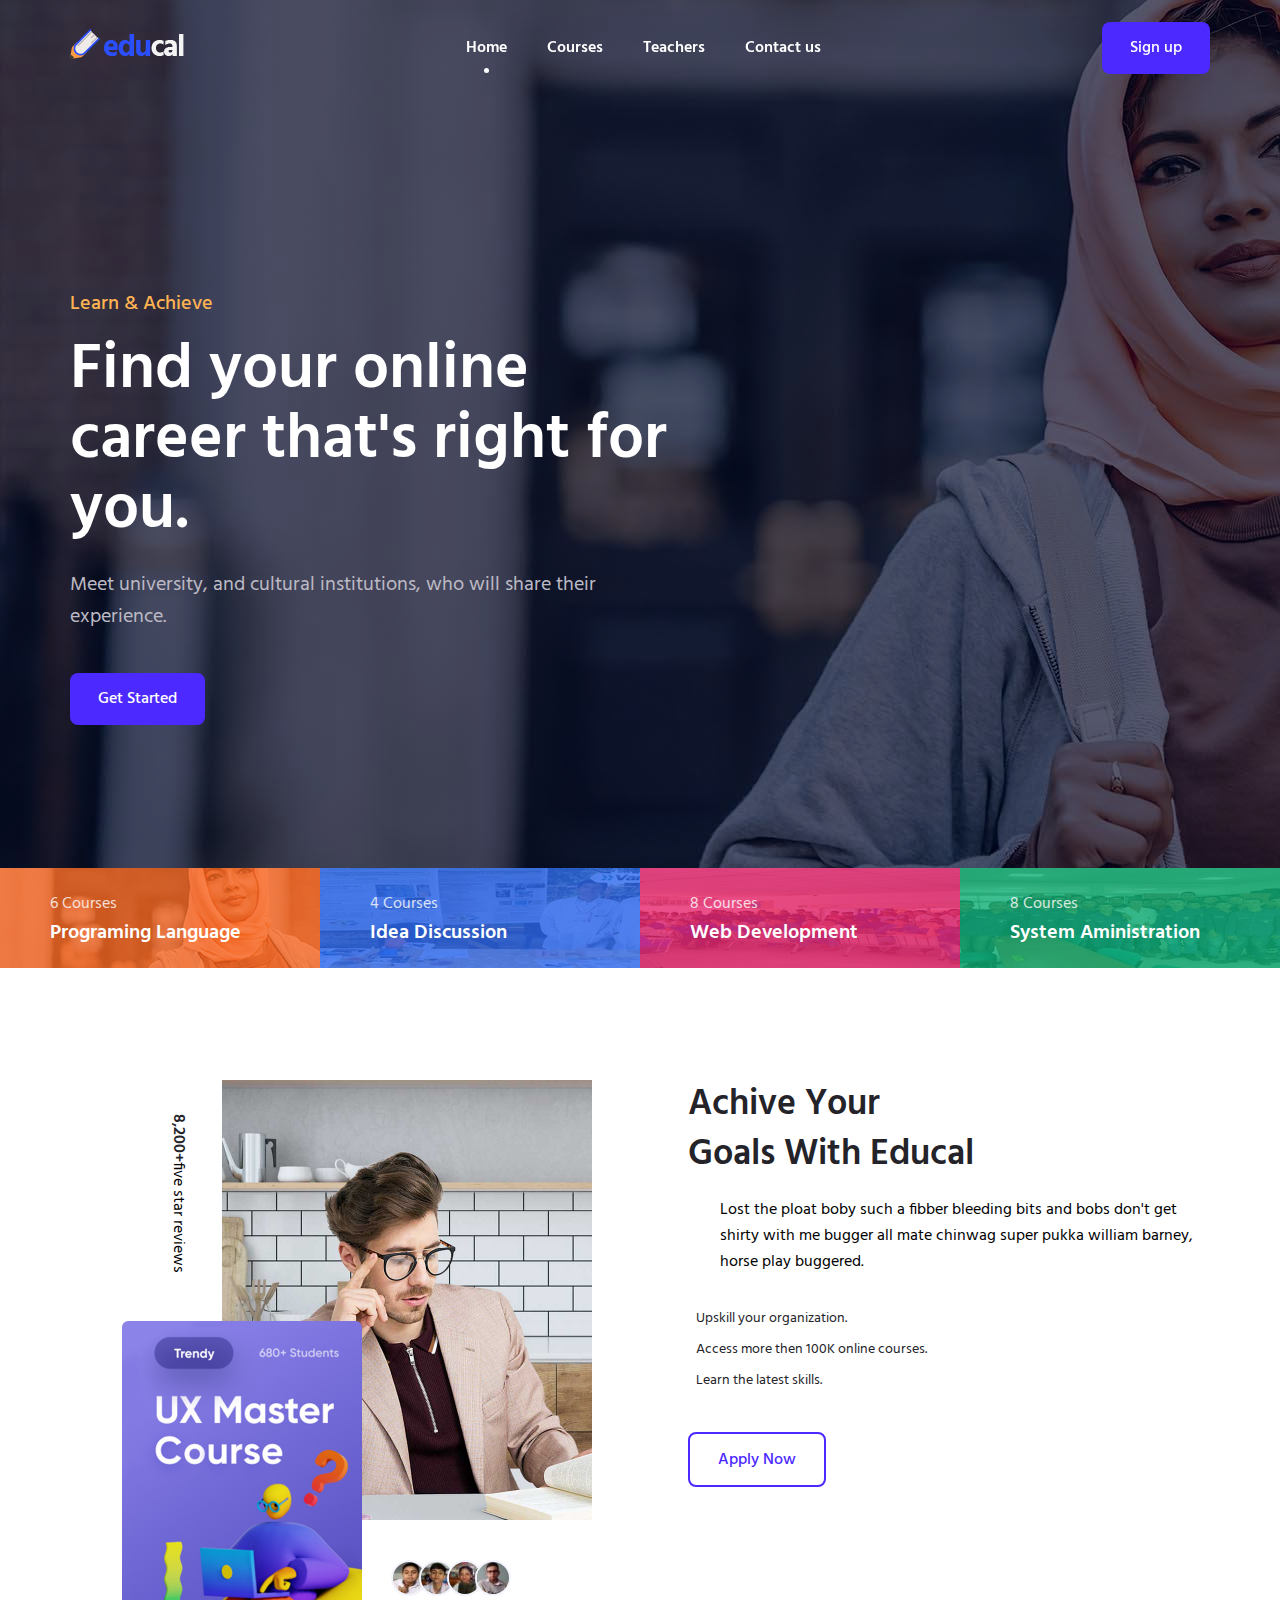
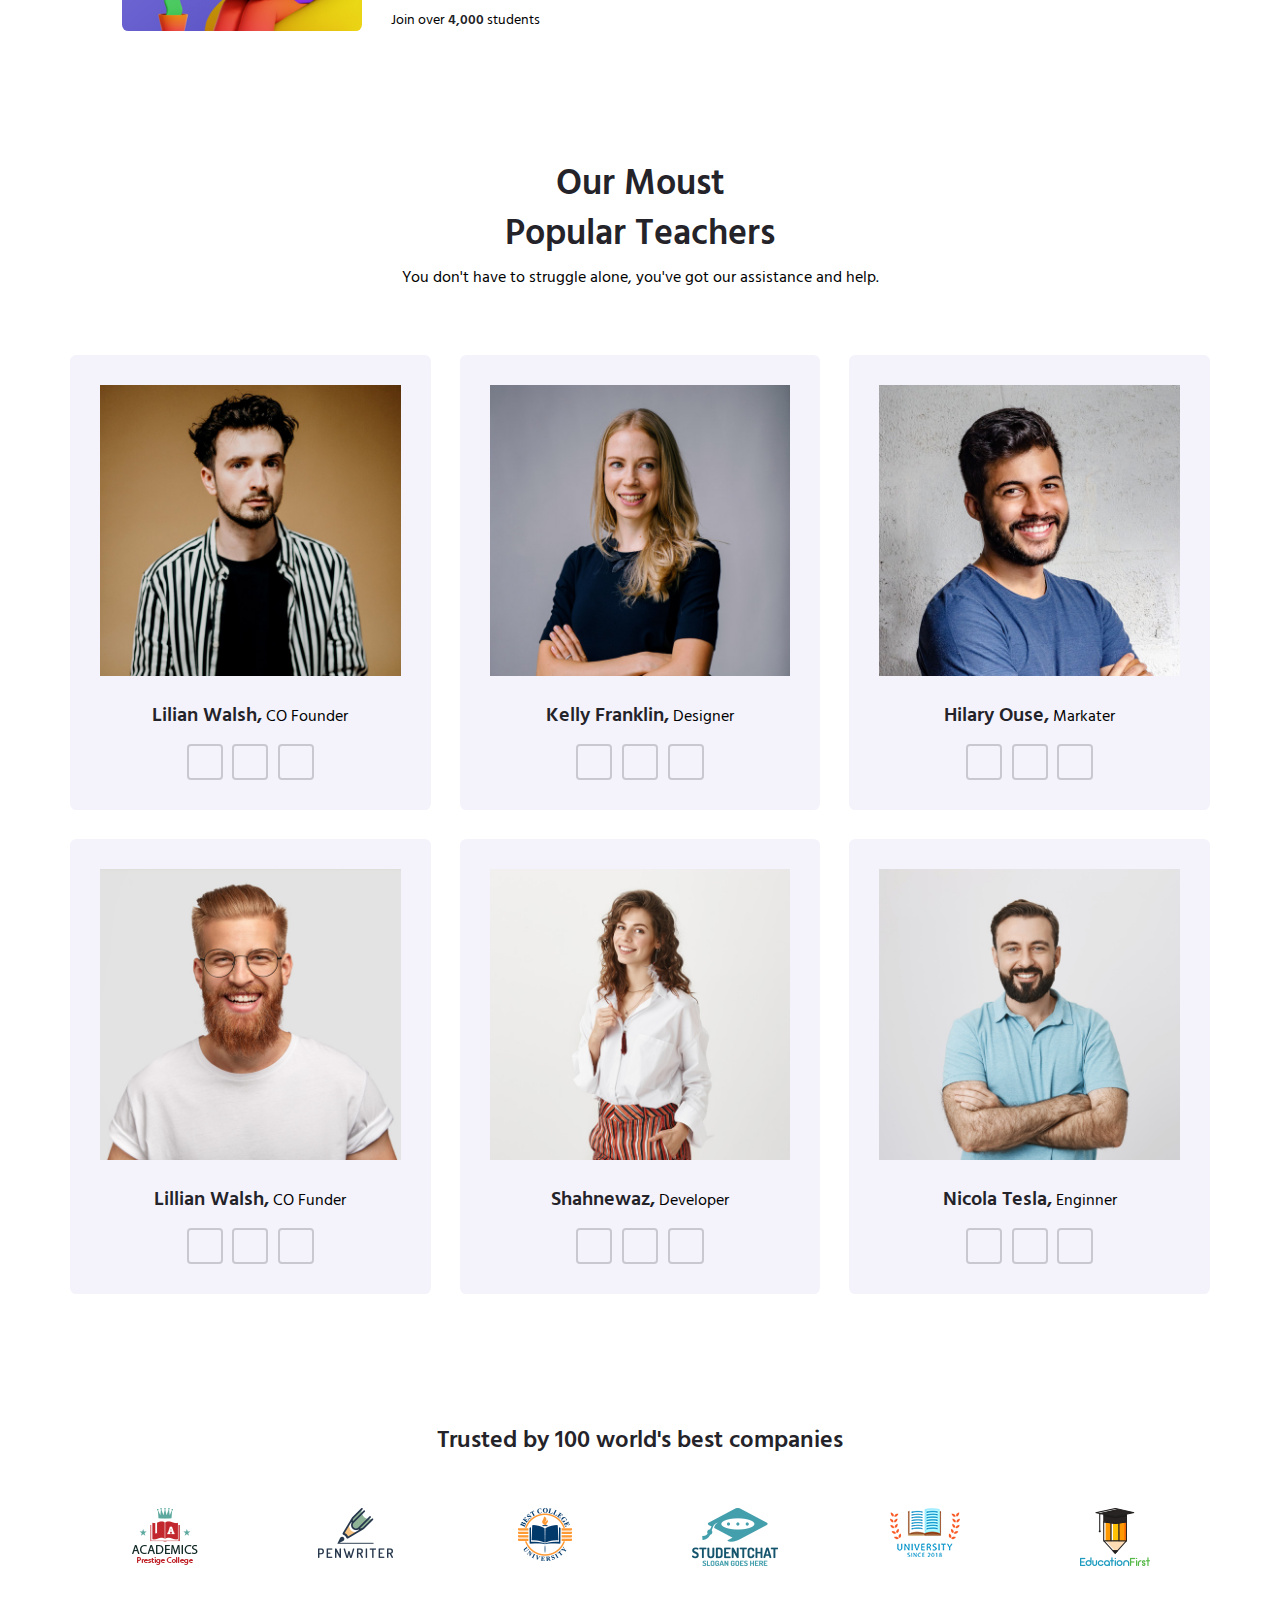
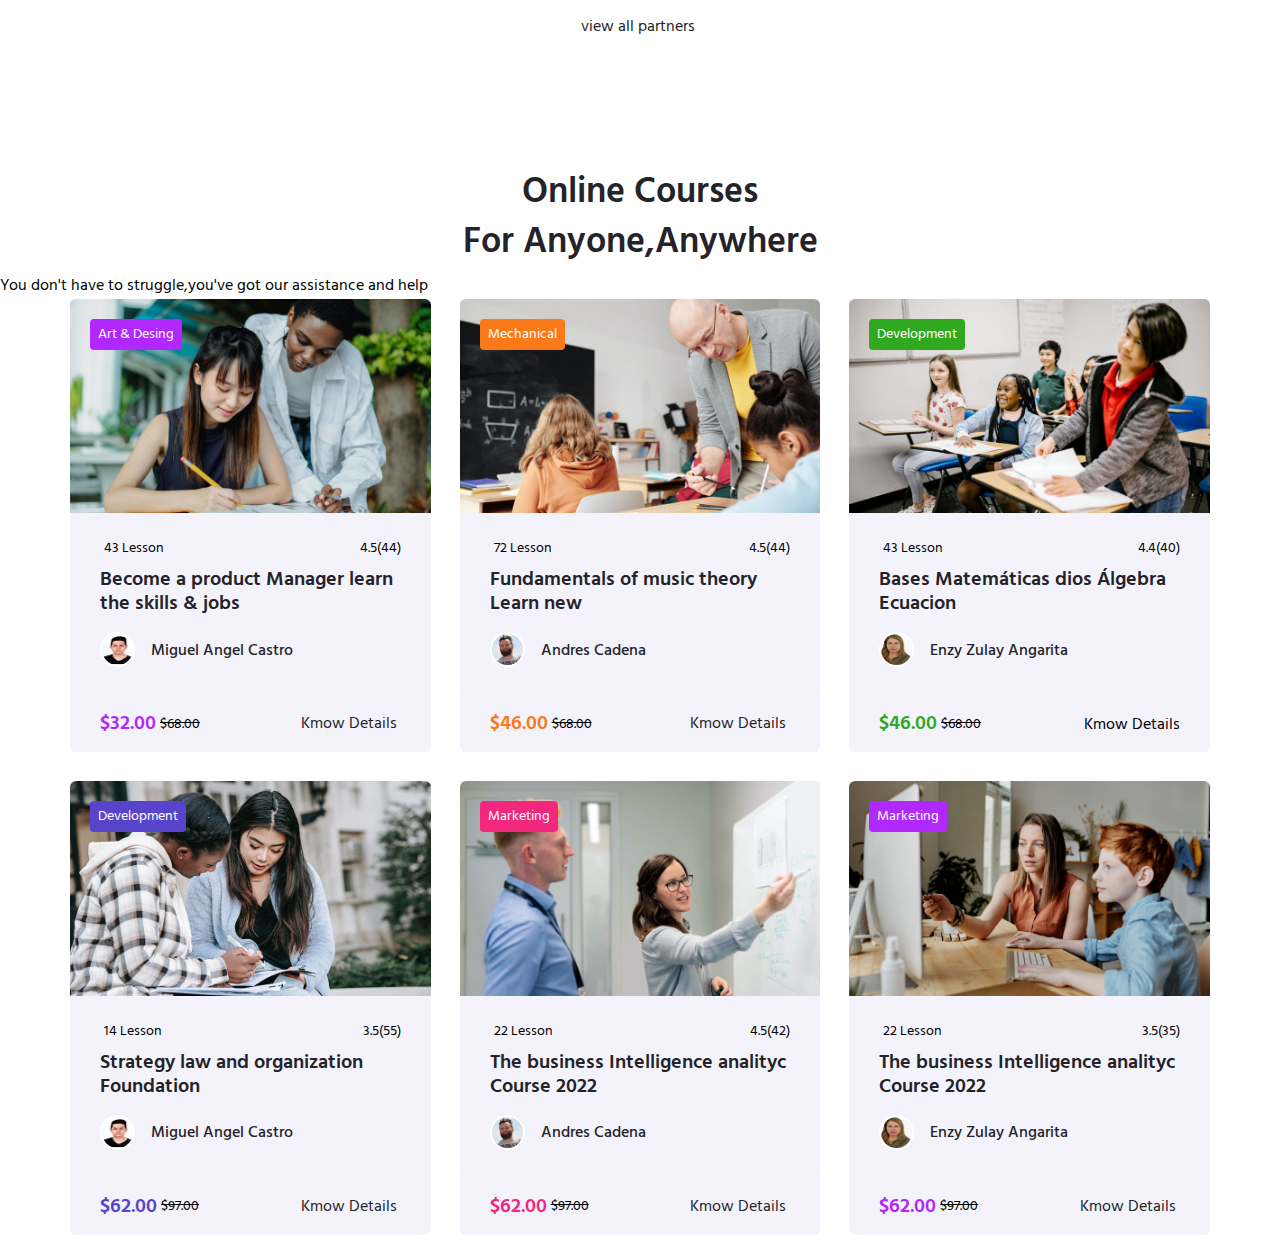
==== commit d03549c8: "Última Versión" ====
--- a/index.html
+++ b/index.html
@@ -289,8 +289,8 @@
             <div class="courses__container grid container">
                 <div class="course__item">
                     <div class="course__box">
-                        <img src="IMG/Ambiente_05102022.jpg" alt="" class="course__img">
-                        <div class="course__tag">DISEÑO E INTEGRACIÓN DE AUTOMATISMOS MECATRÓNICOS</div>
+                        <img src="img/course-1.jpg" alt="" class="course__img">
+                        <div class="course__tag">Art & Desing</div>
                     </div>
                     <div class="course__content">
                         <div class="course__meta">
@@ -323,8 +323,8 @@
 
                 <div class="course__item">
                     <div class="course__box">
-                        <img src="IMG/depositphotos_52491427-stock-photo-pharmaceutical-factory-worker.jpg" alt="" class="course__img">
-                        <div class="course__tag"> MANTENIMIENTO DE EQUIPO BIOMÉDICO</div>
+                        <img src="img/course-2.jpg" alt="" class="course__img">
+                        <div class="course__tag"> Mechanical</div>
                     </div>
                     <div class="course__content">
                         <div class="course__meta">
@@ -356,8 +356,8 @@
 
                 <div class="course__item">
                     <div class="course__box">
-                        <img src="IMG/manizales_10septiembre.jpg" alt="" class="course__img">
-                        <div class="course__tag">MANTENIMIENTO ELECTROMECÁNICO INDUSTRIAL</div>
+                        <img src="img/course-3.jpg" alt="" class="course__img">
+                        <div class="course__tag">Development</div>
                     </div>
                     <div class="course__content">
                         <div class="course__meta">
@@ -389,8 +389,8 @@
 
                 <div class="course__item">
                     <div class="course__box">
-                        <img src="IMG/servicios-aires-500x500.jpg" alt="" class="course__img">
-                        <div class="course__tag">MANTENIMIENTO DE EQUIPOS DE REFRIGERACION, VENTILACION Y CLIMATIZACION</div>
+                        <img src="img/course-4.JPG" alt="" class="course__img">
+                        <div class="course__tag">Development</div>
                     </div>
                     <div class="course__content">
                         <div class="course__meta">
@@ -422,8 +422,8 @@
                 
                 <div class="course__item">
                     <div class="course__box">
-                        <img src="IMG/videoJuego_31032022.jpg" alt="" class="course__img">
-                        <div class="course__tag">DESARROLLO DE VIDEOJUEGOS Y ENTORNOS INTERACTIVOS</div>
+                        <img src="img/course-5.jpg" alt="" class="course__img">
+                        <div class="course__tag"> Marketing</div>
                     </div>
                     <div class="course__content">
                         <div class="course__meta">
@@ -455,8 +455,8 @@
 
                 <div class="course__item">
                     <div class="course__box">
-                        <img src="IMG/VideojuegosGrado-22-Image-600x600.jpg" alt="" class="course__img">
-                        <div class="course__tag">DESARROLLO DE VIDEOJUEGOS Y ENTORNOS INTERACTIVOS</div>
+                        <img src="img/course-6.jpg" alt="" class="course__img">
+                        <div class="course__tag"> Marketing</div>
                     </div>
                     <div class="course__content">
                         <div class="course__meta">
@@ -485,6 +485,6 @@
                         </span>
                     </div>
                 </div>
-    </section>
+        </section>
 </main>
 </body>
--- a/style.css
+++ b/style.css
@@ -659,7 +659,7 @@
 .course__button{
     color: var(--title-color);
     font-size: var(--normal-font-size);
-    display: inline-flex;
+    display:  flex;
     align-items: center;
     justify-content: center;
     column-gap: .25rem;
@@ -674,3 +674,51 @@
 .course__button:hover .course__button-icon{
     transform: translateX(.25rem);
 }
+
+.course__item:nth-child(1) .course__tag {
+    background-color: #b128ff;
+}
+
+.course__item:nth-child(1) .course__discount {
+    color: #b128ff;
+}
+
+.course__item:nth-child(2) .course__tag {
+    background-color: #fa7919;
+}
+
+.course__item:nth-child(2) .course__discount {
+    color: #fa7919;
+}
+
+.course__item:nth-child(3) .course__tag {
+    background-color: #30a820;
+}
+
+.course__item:nth-child(3) .course__discount {
+    color: #30a820;
+}
+
+.course__item:nth-child(4) .course__tag {
+    background-color: #5744cb;
+}
+
+.course__item:nth-child(4) .course__discount {
+    color: #5744cb;
+}
+
+.course__item:nth-child(5) .course__tag {
+    background-color: #f2277e;
+}
+
+.course__item:nth-child(5) .course__discount {
+    color: #f2277e;
+}
+
+.course__item:nth-child(6) .course__tag {
+    background-color: #b128ff;
+}
+
+.course__item:nth-child(6) .course__discount {
+    color: #b128ff;
+}
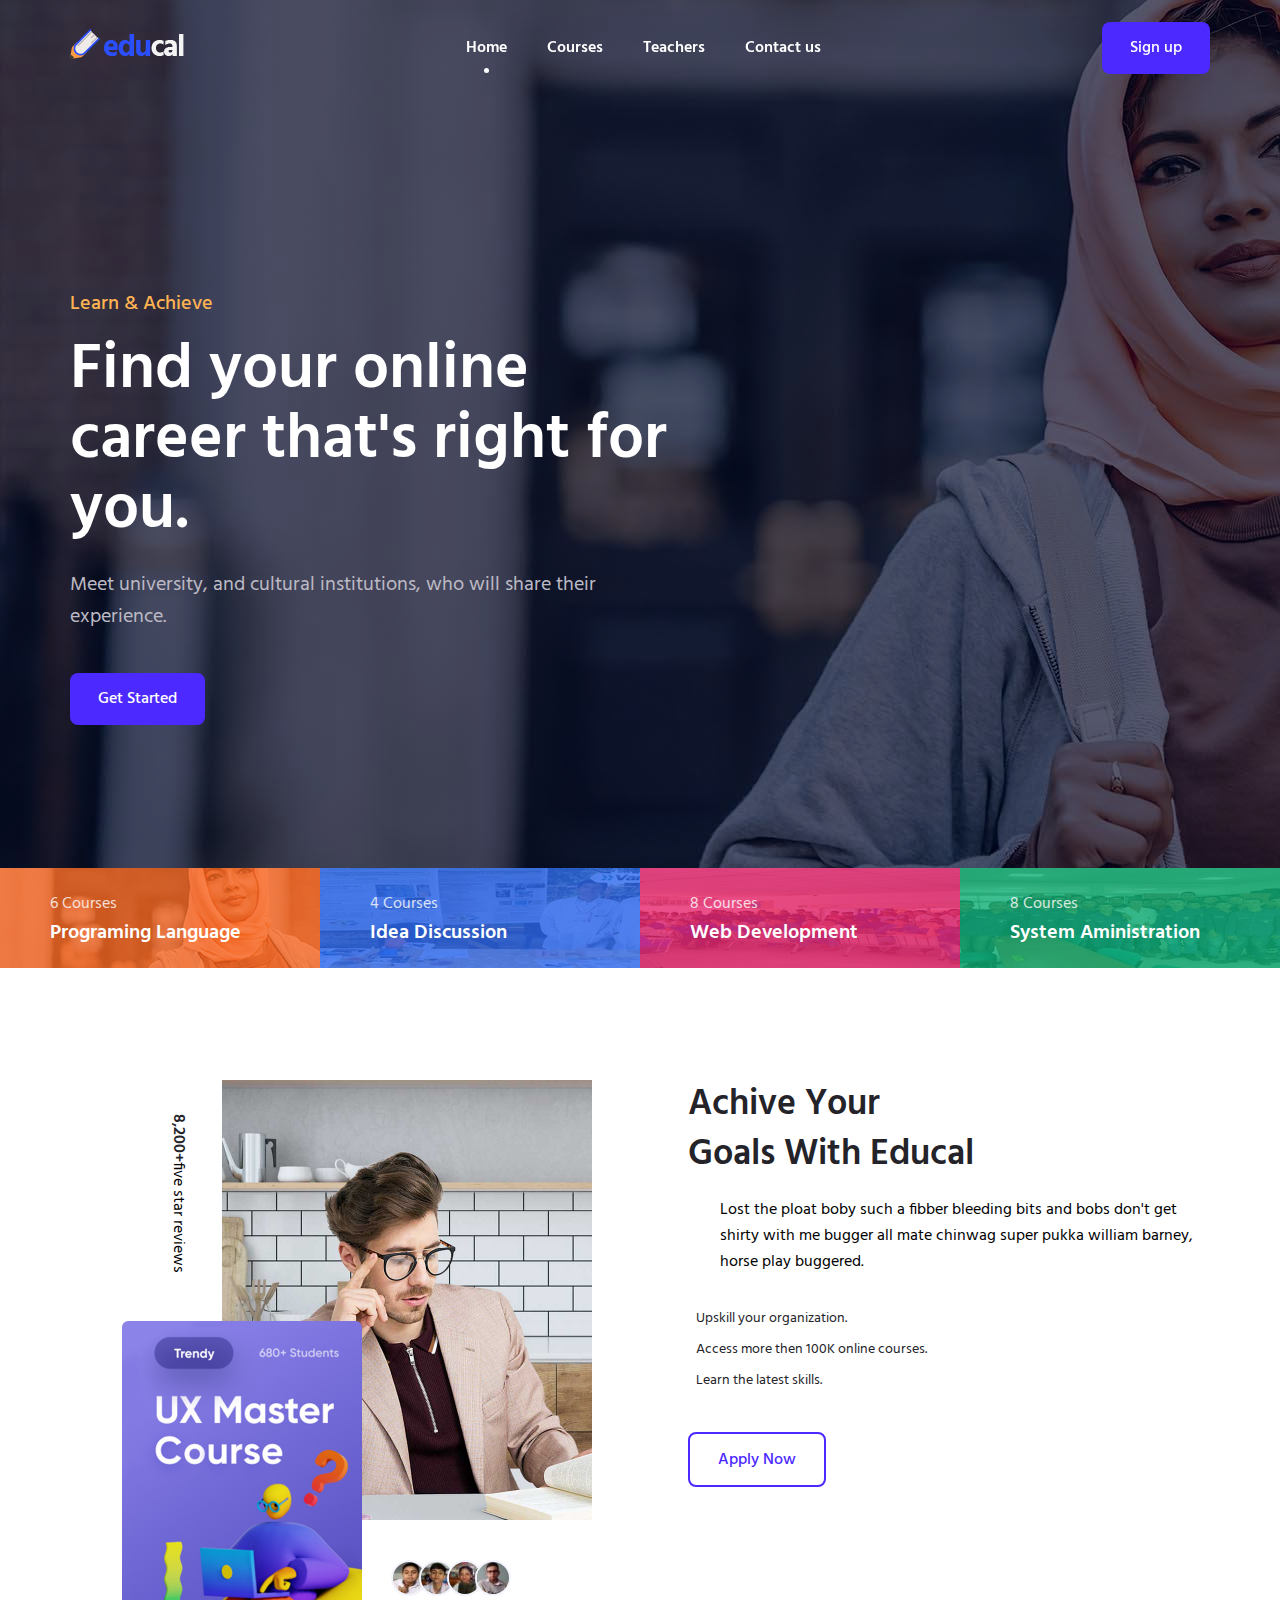
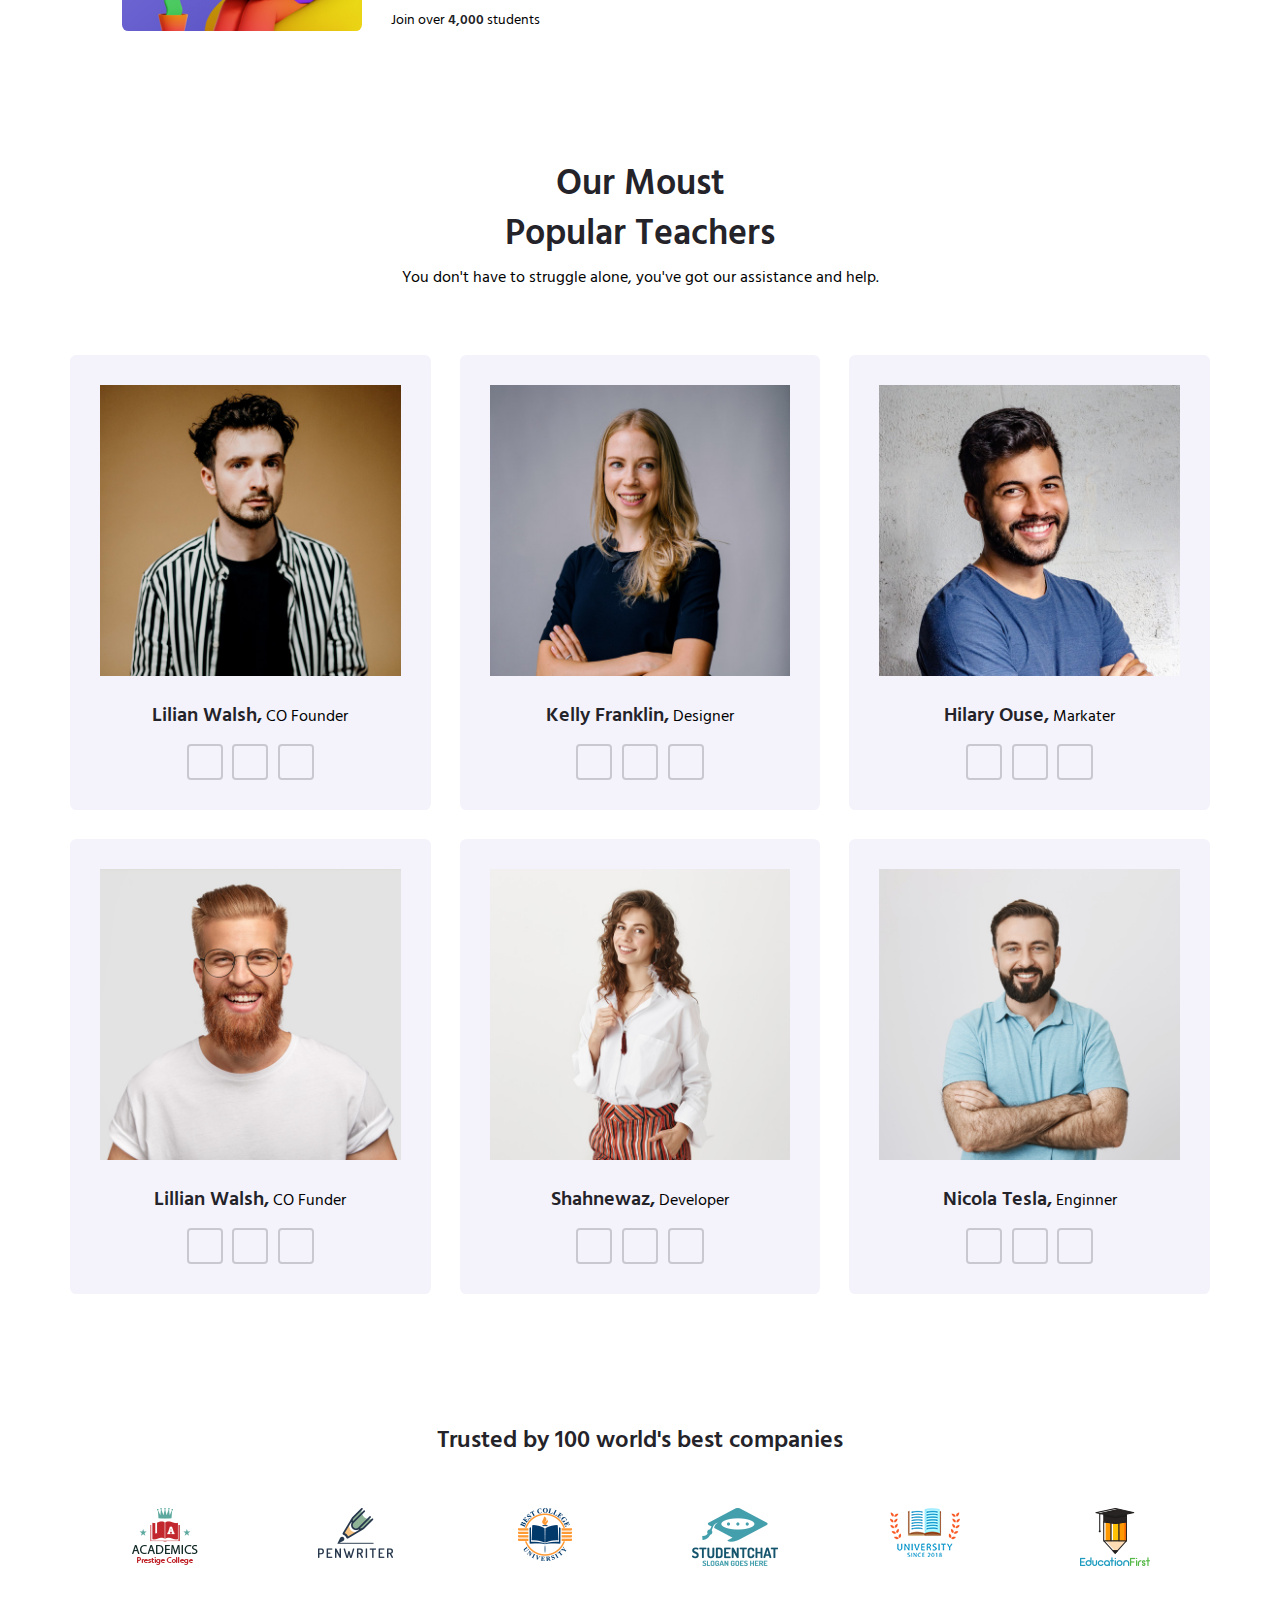
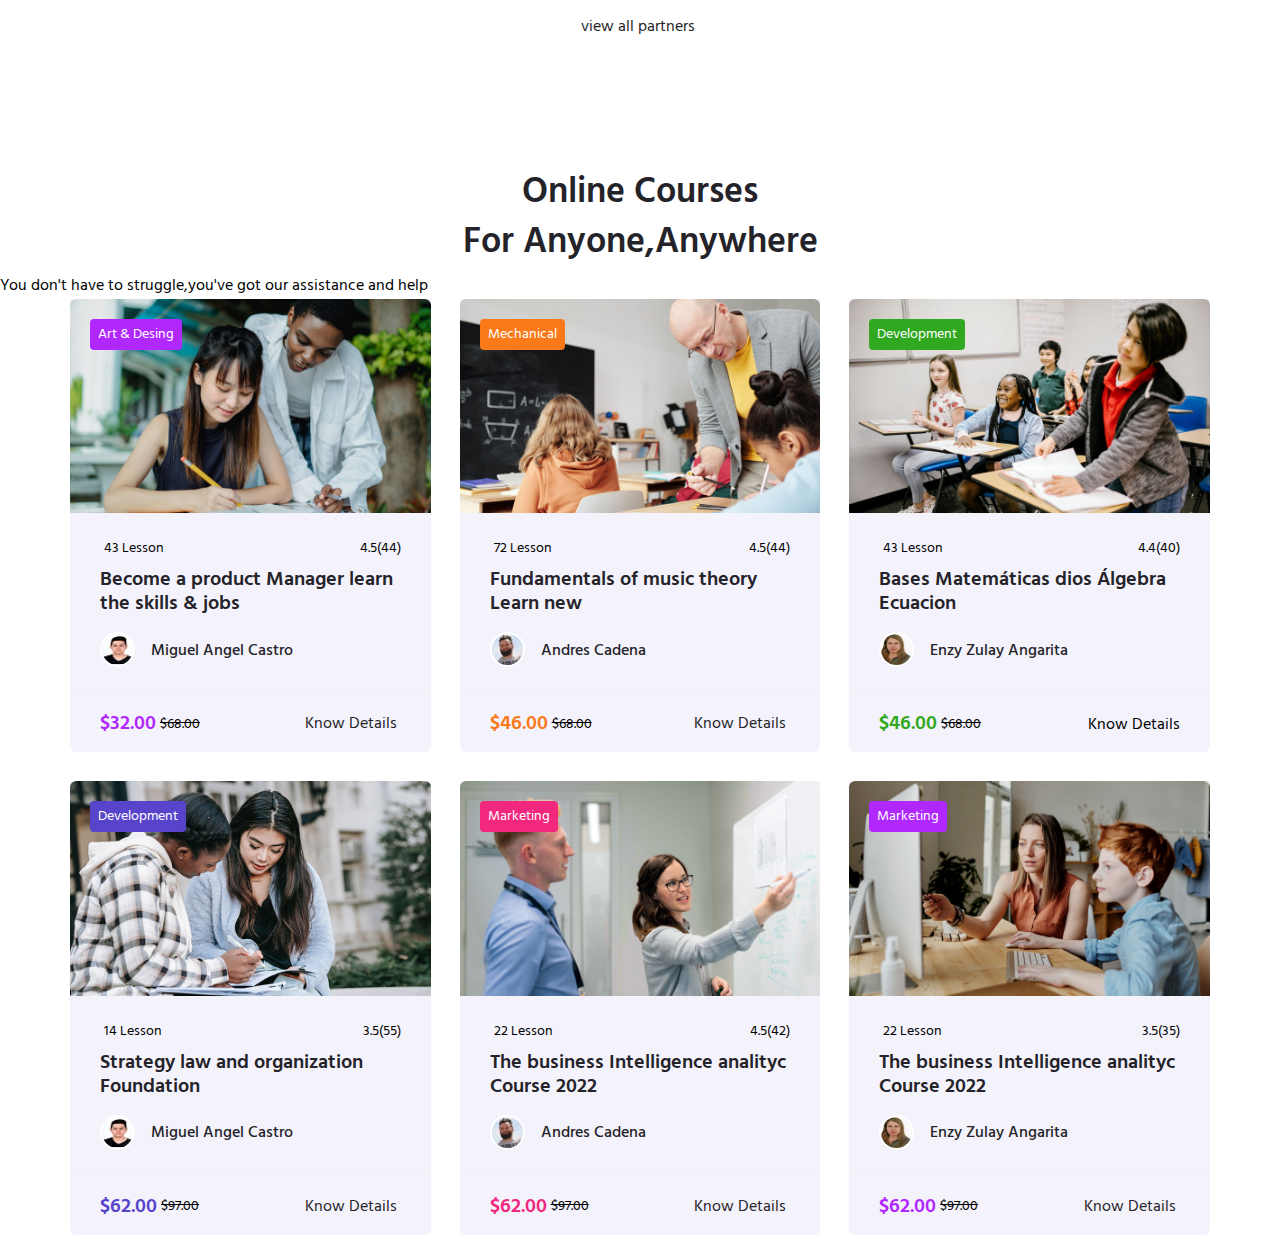
==== commit e7556422: "Ultima" ====
--- a/index.html
+++ b/index.html
@@ -316,7 +316,7 @@
                 </div>
 
                 <span class="course__button">
-                    Kmow Details<i class="uil uil-arrow-right course__button-icon"></i>
+                    Know Details<i class="uil uil-arrow-right course__button-icon"></i>
                     </span>
                 </div>
                 </div>
@@ -349,7 +349,7 @@
                         </div>
     
                         <span class="course__button">
-                            Kmow Details<i class="uil uil-arrow-right course__button-icon"></i>
+                            Know Details<i class="uil uil-arrow-right course__button-icon"></i>
                         </span>
                     </div>
                 </div>
@@ -382,7 +382,7 @@
                         </div>
     
                         <span class="course__buton">
-                            Kmow Details<i class="uil uil-arrow-right course__button-icon"></i>
+                            Know Details<i class="uil uil-arrow-right course__button-icon"></i>
                         </span>
                     </div>
                 </div>
@@ -415,7 +415,7 @@
                         </div>
     
                         <span class="course__button">
-                            Kmow Details<i class="uil uil-arrow-right course__button-icon"></i>
+                            Know Details<i class="uil uil-arrow-right course__button-icon"></i>
                         </span>
                     </div>
                 </div>
@@ -448,7 +448,7 @@
                         </div>
     
                         <span class="course__button">
-                            Kmow Details<i class="uil uil-arrow-right course__button-icon"></i>
+                            Know Details<i class="uil uil-arrow-right course__button-icon"></i>
                         </span>
                     </div>
                 </div>
@@ -481,7 +481,7 @@
                         </div>
     
                         <span class="course__button">
-                            Kmow Details<i class="uil uil-arrow-right course__button-icon"></i>
+                            Know Details<i class="uil uil-arrow-right course__button-icon"></i>
                         </span>
                     </div>
                 </div>
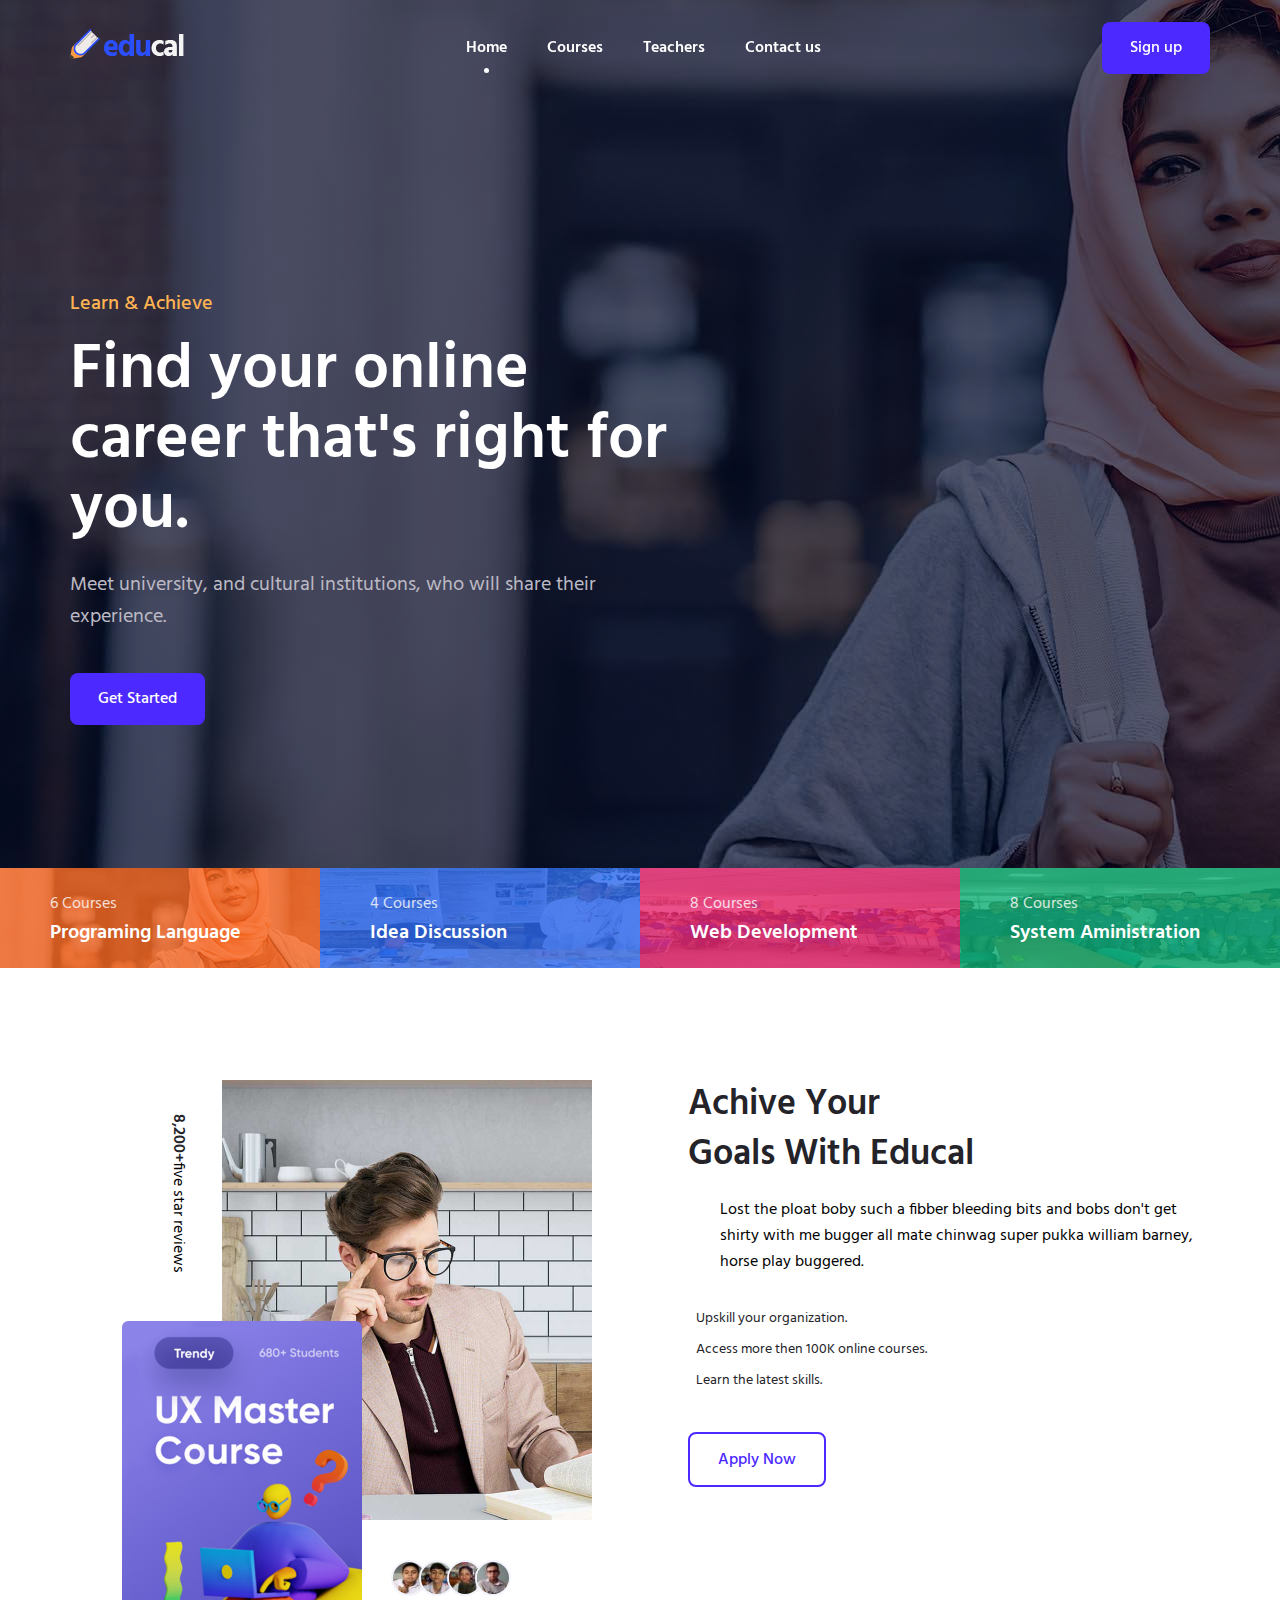
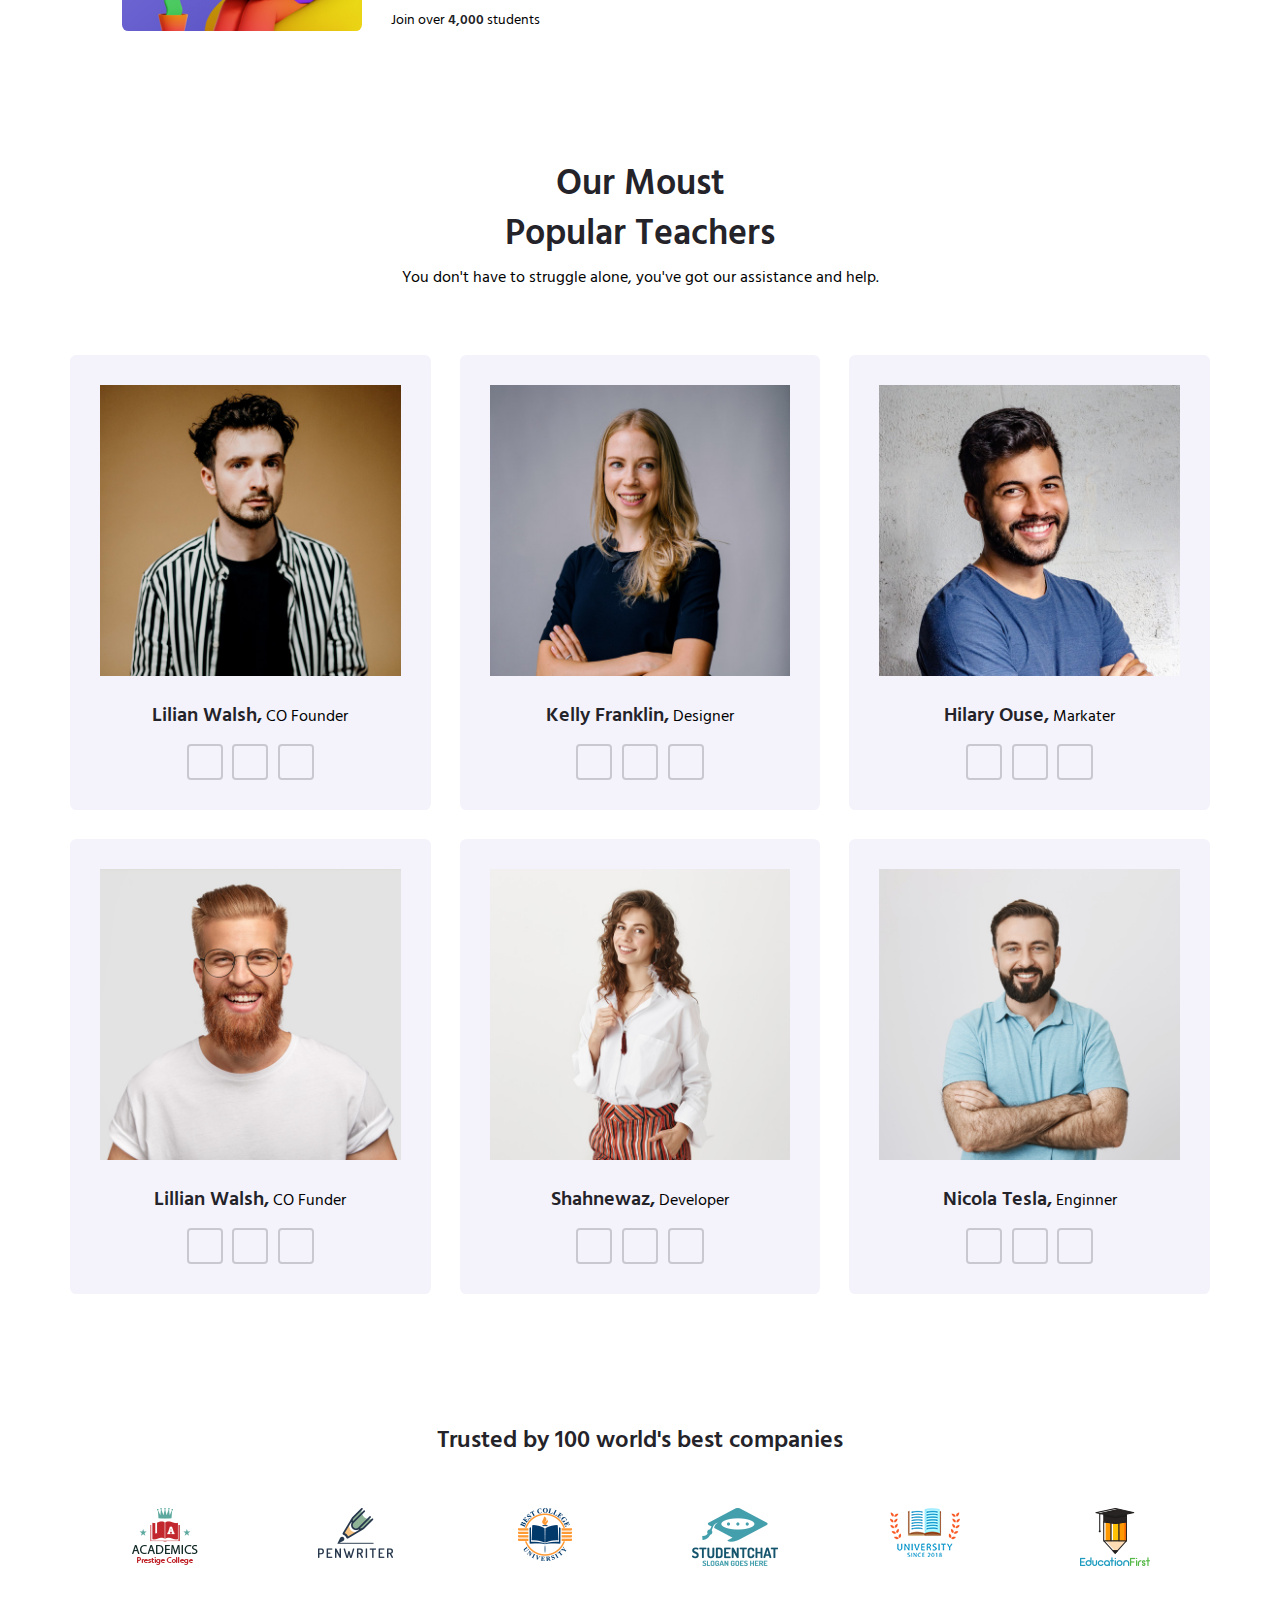
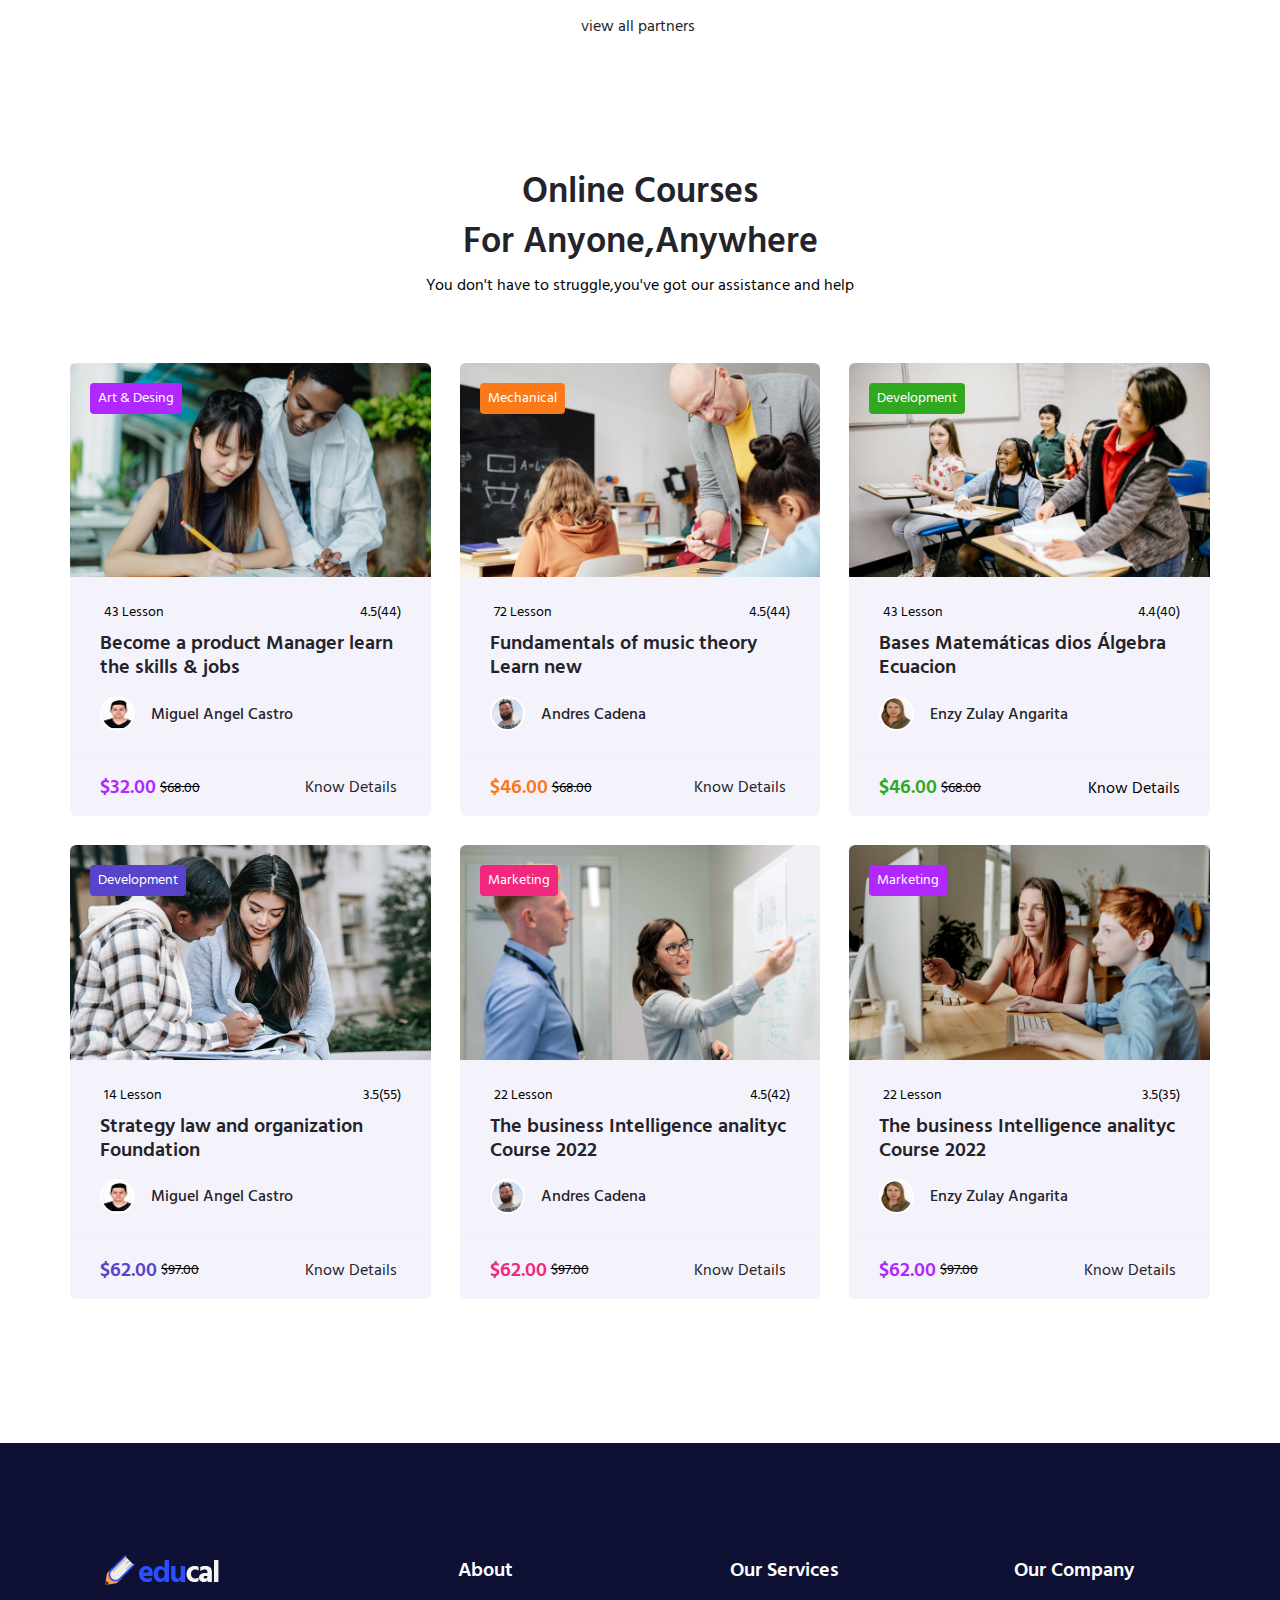
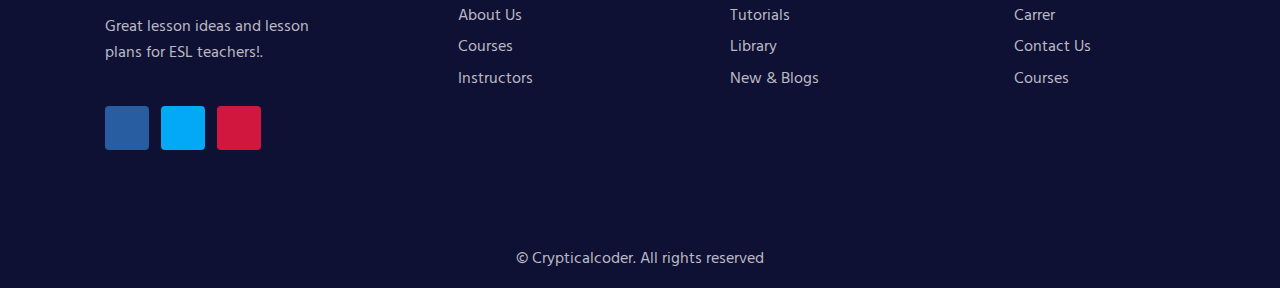
==== commit 71bae79e: "Versión Estable" ====
--- a/index.html
+++ b/index.html
@@ -56,7 +56,7 @@
     </header>
 
     <!--============== MAIN ==============-->
-    <main class="main"> 
+    <main class="main">
         <!--============== HOME ==============-->
         <section class="home" id="home">
             <div class="homer__container container">
@@ -284,7 +284,7 @@
          <!----======================== COURSES =========================-->
         <section class="courses section" id="courses">
             <h2 class="section__title">Online Courses <br>For Anyone,Anywhere</h2>
-            <p class="section__subtittle">You don't have to struggle,you've got our assistance and help</p>
+            <p class="section__subtitle">You don't have to struggle,you've got our assistance and help</p>
 
             <div class="courses__container grid container">
                 <div class="course__item">
@@ -487,4 +487,59 @@
                 </div>
         </section>
 </main>
+
+
+<!--============== FOOTER ==============-->
+    <footer class="footer section">
+        <div class="footer__container grid container">
+            <div class="footer__content">
+                <img src="img/logo-light.png" alt="" class="footer__logo">
+                <p class="footer__description">Great lesson ideas and lesson <br> plans for ESL teachers!.</p>
+                <div class="footer__social">
+                    <a href="https://www.facebook.com/" class="footer__social-link">
+                        <i class="uil uil-facebook"></i>
+                    </a>
+                    <a href="https://twitter.com/" class="footer__social-link">
+                        <i class="uil uil-twitter"></i>
+                    </a>
+                    <a href="https://www.youtube.com" class="footer__social-link">
+                        <i class="uil uil-youtube"></i>
+                    </a>
+                </div>
+            </div>
+
+            <div class="footer__content">
+                <h3 class="footer__title">About</h3>
+                <ul class="footer__links">
+                    <li><a href="#" class="footer__links">About Us</a></li>
+                    <li><a href="#" class="footer__links">Courses</a></li>
+                    <li><a href="#" class="footer__links">Instructors</a></li>
+                </ul>
+            </div>
+
+            <div class="footer__content">
+                <h3 class="footer__title">Our Services</h3>
+                <ul class="footer__links">
+                    <li><a href="#" class="footer__links">Tutorials</a></li>
+                    <li><a href="#" class="footer__links">Library</a></li>
+                    <li><a href="#" class="footer__links">New & Blogs</a></li>
+                </ul>
+            </div>
+
+            <div class="footer__content">
+                <h3 class="footer__title">Our Company</h3>
+                <ul class="footer__links">
+                    <li><a href="#" class="footer__links">Carrer</a></li>
+                    <li><a href="#" class="footer__links">Contact Us</a></li>
+                    <li><a href="#" class="footer__links">Courses</a></li>
+                </ul>
+            </div>
+        </div>
+
+        <span class="footer__copy">&#169; Crypticalcoder. All rights reserved</span>    
+    </footer>
+
+    <!--============== JS ==============-->
+    <script src="main.js"></script>
 </body>
+</html>
--- a/style.css
+++ b/style.css
@@ -1,3 +1,4 @@
+
 
 
 /* ===================GOOGLE FONTS ==============*/  
@@ -722,3 +723,79 @@
 .course__item:nth-child(6) .course__discount {
     color: #b128ff;
 }
+
+/* --============== FOOTER ==============-- */
+.footer{
+    margin-top: 8rem;
+    background-color: #0e1133;
+}
+
+.footer__container {
+    grid-template-columns: repeat(4, 1fr);
+    justify-items: center;
+    column-gap: 1rem;    
+}
+.footer__logo{
+    margin-bottom: 1.25rem;
+}
+.footer__description{
+    color: hsl(var(--hue), 8%, 75%);
+    margin-bottom: 2.5rem;    
+}
+.footer__social{
+    display: flex;
+    column-gap: .75rem;    
+}
+.footer__social-link{
+    display: inline-block;
+    background-color: var(--container-color);    
+    width: 44px;
+    height: 44px;
+    line-height: 42px;
+    text-align: center;
+    border-radius: .25rem;
+    font-size: 1rem;
+    color: #fff;
+    border: 2px solid;
+    transition: .4s;
+}
+.footer__social-link:nth-child(1){
+    background-color: #285da1; 
+    border-color: #285da1;   
+}
+.footer__social-link:nth-child(2){
+    background-color: #03a9f4; 
+    border-color: #03a9f4;   
+}
+.footer__social-link:nth-child(3){
+    background-color: #d2173f; 
+    border-color: #d2173f;   
+}
+.footer__social-link:hover{
+    background-color: transparent;
+}
+.footer__title{
+    font-size: var(--h3-font-size);    
+    color: #fff;
+    margin-bottom: 1rem;
+}
+.footer__links{
+    display: grid;  
+    row-gap: .35rem;  
+}
+.footer__links{
+    font-size: var(--normal-font-size);
+    color: hsl(var(--hue), 8%, 75%);
+    transition: .3s;    
+}
+.footer__links:hover{
+    color: #fff;    
+}
+.footer__copy{
+    display: block;
+    text-align: center;
+    font-size: var(--normal-font-size);
+    color: hsl(var(--hue), 8%, 75%);
+    margin-top: 6rem;
+}
+
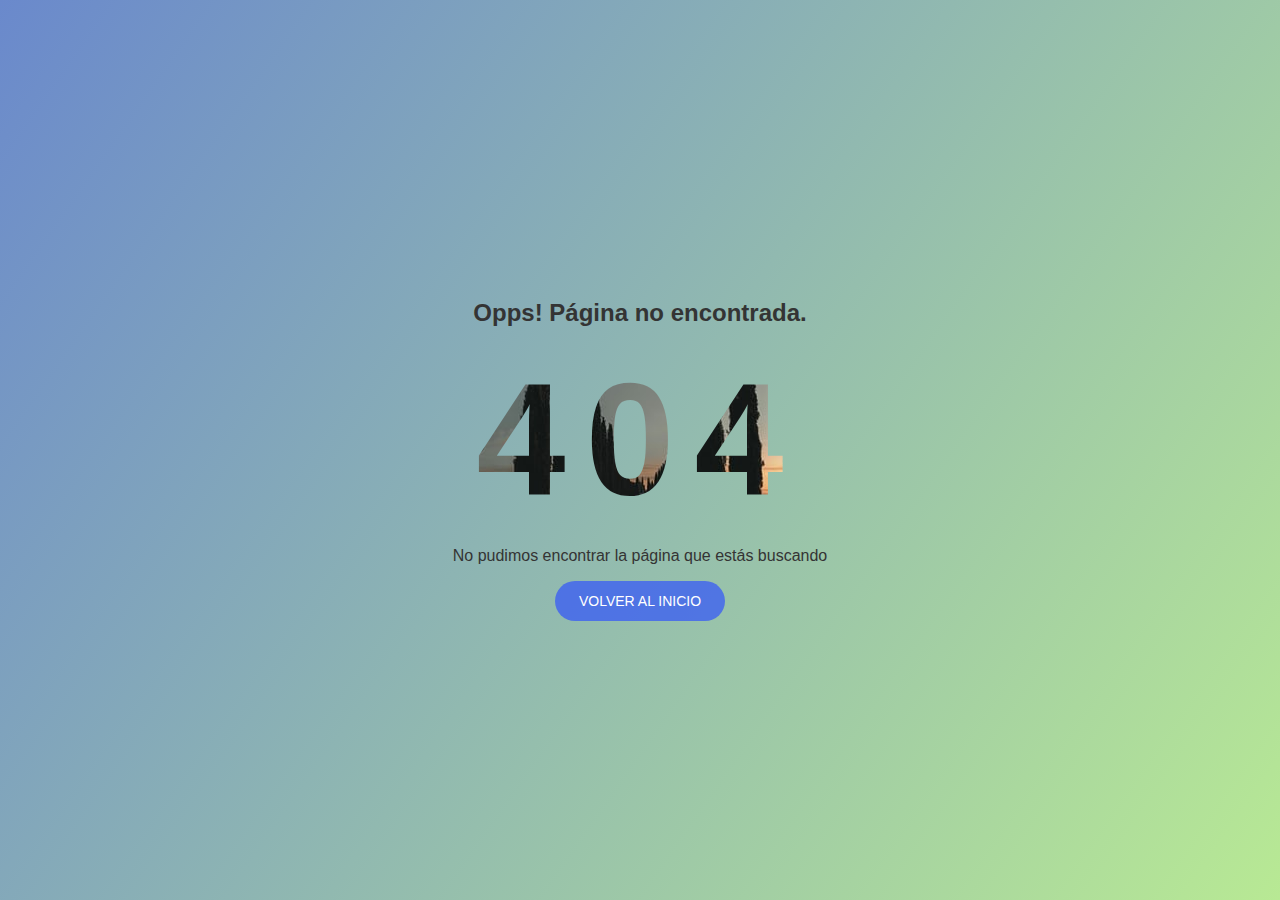
==== commit 97e84f89: "Versión Estable Error 404" ====
--- a/index.html
+++ b/index.html
@@ -1,545 +1,18 @@
 <!DOCTYPE html>
-<html lang="sp">
-<html lang="en">
+<html lang="es">
 <head>
     <meta charset="UTF-8">
     <meta http-equiv="X-UA-Compatible" content="IE=edge">
     <meta name="viewport" content="width=device-width, initial-scale=1.0">
-
-    <!--============== UNICONS ==============-->
-    <link rel="stylesheet" href="https://unicons.iconscout.com/release/v4.0.0/css/line.css">
-    <link rel="stylesheet" href="https://unicons.iconscout.com/release/v4.0.0/css/solid.css">
-
-
-    <!--============== CSS ==============-->
     <link rel="stylesheet" href="style.css">
-    <title>Responsive Educational Website</title>
+    <title>Error 404</title>
 </head>
 <body>
-    <!--============== HEADER ==============-->
-    <header class="header" id="header">
-        <nav class="nav container">
-            <a href="index.html" class="nav__logo logo__light"><img src="img/logo-light.png" alt=""></a>
-            <a href="index.html" class="nav__logo logo__dark"><img src="img/logo-dark.png" alt=""></a>
-
-            <div class="nav__menu" id="nav-menu">
-                <ul class="nav__list">
-                    <li class="nav__item">
-                        <a href="index.html" class="nav__link active-link">Home</a>
-                    </li>
-
-                    <li class="nav__item">
-                        <a href="courses.html" class="nav__link">Courses</a>
-                    </li>
-
-                    <li class="nav__item">
-                        <a href="teachers.html" class="nav__link">Teachers</a>
-                    </li>
-
-                    <li class="nav__item">
-                        <a href="contact.html" class="nav__link">Contact us</a>
-                    </li>
-                </ul>
-                <div class="nav__close" id="nav-close">
-                    <i class="uil uil-times"></i>
-                </div>
-            </div>
-
-
-            <div class="nav__toggle" id="nav-toggle">
-                <i class="uil uil-apps"></i>
-            </div>
-
-
-            <a href="#" class="button button__header">Sign up</a>
-        </nav>
-    </header>
-
-    <!--============== MAIN ==============-->
-    <main class="main">
-        <!--============== HOME ==============-->
-        <section class="home" id="home">
-            <div class="homer__container container">
-                <div class="home__data">
-                    <h3 class="home__subtitle">Learn & Achieve</h3>
-                    <h1 class="home__title">Find your online career that's right for you.</h1>
-                    <p class="home__description">Meet university, and cultural institutions, who will share their experience.</p>
-                    <a href="#" class="button">Get Started</a>
-                </div>
-            </div>
-
-            <div class="about__courses grid">
-                <div class="about__course-item">
-                    <span class="about__course-total">6 Courses</span>
-                    <h3 class="about__course-title">Programing Language</h3>
-                </div>
-
-                <div class="about__course-item">
-                    <span class="about__course-total"> 4 Courses</span>
-                    <h3 class="about__course-title">Idea Discussion</h3>
-                </div>
-
-                <div class="about__course-item">
-                    <span class="about__course-total">8 Courses</span>
-                    <h3 class="about__course-title">Web Development</h3>
-                </div>
-
-                <div class="about__course-item">
-                    <span class="about__course-total">8 Courses</span>
-                    <h3 class="about__course-title">System Aministration</h3>
-                </div>
-            </div>
-        </section>
-
-        <!--============== ABOUT ==============-->
-        <section class="about section" id="about">
-            <div class="about__container grid container">
-                <div class="about__group">
-                    <div class="about__review">
-                        <p><span>8,200+</span>five star reviews</p>
-                    </div>
-
-                    <div class="about__thumb">
-                        <img src="img/about.jpg" alt="" class="about__thumb-img">
-                    </div>
-
-                    <div class="about__banner">
-                        <img src="img/about-banner.jpg" alt="" class="about__banner-img">
-                    </div>
-
-                    <div class="about__students">
-                        <div class="students__group">
-                            <img src="img/student-1.jpg" alt="" class="about__student-img">
-                            <img src="img/student-2.jpg" alt="" class="about__student-img">
-                            <img src="img/student-3.jpg" alt="" class="about__student-img">
-                            <img src="img/student-4.jpg" alt="" class="about__student-img">
-                        </div>
-
-                        <p class="about__student-details">Join over <span>4,000</span> students</p>
-                    </div>
-                </div>
-                <div class="about__data">
-                <h2 class="section__title about__title">Achive Your <br> Goals With Educal</h2>
-                <p class="about__description"> Lost the ploat boby such a fibber bleeding bits and bobs don't get shirty with me bugger all mate chinwag super pukka william barney, horse play buggered.</p>
-                <div class="about__details">
-                    <p class="about__details-description">
-                        <i class="uil uil-check about__details-icon"></i>
-                        Upskill your organization.
-                    </p>
-
-                    <p class="about__details-description">
-                        <i class="uil uil-check about__details-icon"></i>
-                        Access more then 100K online courses.
-                    </p>
-
-                    <p class="about__details-description">
-                        <i class="uil uil-check about__details-icon"></i>
-                        Learn the latest skills.
-                    </p>
-                </div>
-                <a href="#" class="button button--link">Apply Now</a>
-                </div>
-             </div>
-        </section>
-
-        <!--============== TEACHERS ==============-->
-        <section class="teachers section" id="teachers">
-            <h2 class="section__title">Our Moust <br> Popular Teachers</h2>
-            <p class="section__subtitle">You don't have to struggle alone, you've got our assistance and help.</p>
-
-            <div class="teachers__container grid container">
-                <div class="teacher__item">
-                    <div class="teacher__img-box">
-                        <img src="img/teacher-1.jpg" alt="">
-                    </div>
-                    <h3 class="teacher__title">Lilian Walsh,</h3>
-                    <span>CO Founder</span>
-                    <div class="teacher__social">
-                        <a href="https://www.facebook.com/" target="_blank" class="teacher__social-link">
-                            <i class="uil uil-facebook-f"></i>
-                        </a>
-                        <a href="https://www.twitter.com/"  target="_blank" class="teacher__social-link">
-                            <i class="uil uil-twitter"></i>
-                        </a>
-                        <a href="https://www.linkedin.com/" target="_blank" class="teacher__social-link">
-                            <i class="uil uil-linkedin"></i>
-                        </a>
-                    </div>
-                </div>
-
-                <div class="teacher__item">
-                    <div class="teacher__img-box">
-                        <img src="img/teacher-2.jpg" alt="">
-                    </div>
-                    <h3 class="teacher__title">Kelly Franklin,</h3>
-                    <span>Designer</span>
-                    <div class="teacher__social">
-                        <a href="https://www.facebook.com/" target="_blank" class="teacher__social-link">
-                            <i class="uil uil-facebook-f"></i>
-                        </a>
-                        <a href="https://www.twitter.com/"  target="_blank" class="teacher__social-link">
-                            <i class="uil uil-twitter"></i>                        </a>
-                        <a href="https://www.linkedin.com/" target="_blank" class="teacher__social-link">
-                            <i class="uil uil-linkedin"></i>
-                        </a>
-                    </div>
-                </div>
-
-                <div class="teacher__item">
-                    <div class="teacher__img-box">
-                        <img src="img/teacher-3.jpg" alt="">
-                    </div>
-                    <h3 class="teacher__title">Hilary Ouse,</h3>
-                    <span>Markater</span>
-                    <div class="teacher__social">
-                        <a href="https://www.facebook.com/" target="_blank" class="teacher__social-link">
-                            <i class="uil uil-facebook-f"></i>
-                        </a>
-                        <a href="https://www.twitter.com/"  target="_blank" class="teacher__social-link">
-                            <i class="uil uil-twitter"></i>
-                        </a>
-                        <a href="https://www.linkedin.com/" target="_blank" class="teacher__social-link">
-                            <i class="uil uil-linkedin"></i>
-                        </a>
-                    </div>
-                </div>
-
-                <div class="teacher__item">
-                    <div class="teacher__img-box">
-                        <img src="img/teacher-4.jpg" alt="">
-                    </div>
-                    <h3 class="teacher__title">Lillian Walsh,</h3>
-                    <span>CO Funder</span>
-                    <div class="teacher__social">
-                        <a href="https://www.facebook.com/" target="_blank" class="teacher__social-link">
-                            <i class="uil uil-facebook-f"></i>
-                        </a>
-                        <a href="https://www.twitter.com/"  target="_blank" class="teacher__social-link">
-                            <i class="uil uil-twitter"></i>
-                        </a>
-                        <a href="https://www.linkedin.com/" target="_blank" class="teacher__social-link">
-                            <i class="uil uil-linkedin"></i>
-                        </a>
-                    </div>
-                </div>
-
-                <div class="teacher__item">
-                    <div class="teacher__img-box">
-                        <img src="img/teacher-5.jpg" alt="">
-                    </div>
-                    <h3 class="teacher__title">Shahnewaz,</h3>
-                    <span>Developer</span>
-                    <div class="teacher__social">
-                        <a href="https://www.facebook.com/" target="_blank" class="teacher__social-link">
-                            <i class="uil uil-facebook-f"></i>
-                        </a>
-                        <a href="https://www.twitter.com/"  target="_blank" class="teacher__social-link">
-                            <i class="uil uil-twitter"></i>
-                        </a>
-                        <a href="https://www.linkedin.com/" target="_blank" class="teacher__social-link">
-                            <i class="uil uil-linkedin"></i>
-                        </a>
-                    </div>
-                </div>
-
-                <div class="teacher__item">
-                    <div class="teacher__img-box">
-                        <img src="img/teacher-6.jpg" alt="">
-                    </div>
-                    <h3 class="teacher__title">Nicola Tesla,</h3>
-                    <span>Enginner</span>
-                    <div class="teacher__social">
-                        <a href="https://www.facebook.com/" target="_blank" class="teacher__social-link">
-                            <i class="uil uil-facebook-f"></i>
-                        </a>
-                        <a href="https://www.twitter.com/"  target="_blank" class="teacher__social-link">
-                            <i class="uil uil-twitter"></i>
-                        </a>
-                        <a href="https://www.linkedin.com/" target="_blank" class="teacher__social-link">
-                            <i class="uil uil-linkedin"></i>
-                        </a>
-                    </div>
-                </div>
-            </div>
-        </section>
-
-         <!----======================== BRANDS =========================-->
-         <section class="brand section container">
-            <h3 class="brand__title">Trusted by 100 world's best companies</h3>
-
-            <div class="brand__container grid">
-                <img src="img/brand-1.png" alt="">
-                <img src="img/brand-2.png" alt="">
-                <img src="img/brand-3.png" alt="">
-                <img src="img/brand-4.png" alt="">
-                <img src="img/brand-5.png" alt="">
-                <img src="img/brand-6.png" alt="">
-            </div>
-
-            <span class="brand__button">
-                view all partners <i class="uil uil-arrow-right brand__button-icon"></i>
-            </span>
-        </section>
-
-         <!----======================== COURSES =========================-->
-        <section class="courses section" id="courses">
-            <h2 class="section__title">Online Courses <br>For Anyone,Anywhere</h2>
-            <p class="section__subtitle">You don't have to struggle,you've got our assistance and help</p>
-
-            <div class="courses__container grid container">
-                <div class="course__item">
-                    <div class="course__box">
-                        <img src="img/course-1.jpg" alt="" class="course__img">
-                        <div class="course__tag">Art & Desing</div>
-                    </div>
-                    <div class="course__content">
-                        <div class="course__meta">
-                            <div class="course__lesson"> 
-                                <i class="uil uil-book-alt"></i>43 Lesson
-                        </div>
-
-                        <div class="course__rating">
-                            <i class="uis uis-star"></i>4.5(44)
-                        </div>
-                </div>
-                <h3 class="course__title">Become a product Manager learn the skills & jobs</h3>
-                <div class="course__teacher">
-                    <img src="IMG/ProfeMiguel1.jpg" alt="" class="course__teacher-img">
-                    <h3 class="course__teacher-title">Miguel Angel Castro</h3>
-                </div>
-            </div>
-
-            <div class="course__more">
-                <div class="course__prices">
-                    <span class="course__discount">$32.00</span>
-                    <span class="course__price">$68.00</span>
-                </div>
-
-                <span class="course__button">
-                    Know Details<i class="uil uil-arrow-right course__button-icon"></i>
-                    </span>
-                </div>
-                </div>
-
-                <div class="course__item">
-                    <div class="course__box">
-                        <img src="img/course-2.jpg" alt="" class="course__img">
-                        <div class="course__tag"> Mechanical</div>
-                    </div>
-                    <div class="course__content">
-                        <div class="course__meta">
-                            <div class="course__lesson">
-                                <i class="uil uil-book-alt"></i>72 Lesson
-                            </div>
-                            <div class="course__rating">
-                                <i class="uis uis-star"></i>4.5(44)
-                            </div>
-                        </div>
-                        <h3 class="course__title">Fundamentals of music theory Learn new</h3>
-                        <div class="course__teacher">
-                            <img src="IMG/ProfeAndres1.jpg" alt="" class="course__teacher-img">
-                            <h3 class="course__teacher-title">Andres Cadena</h3>
-                        </div>
-                    </div>
-    
-                    <div class="course__more">
-                        <div class="course__prices">
-                            <span class="course__discount">$46.00</span>
-                            <span class="course__price">$68.00</span>
-                        </div>
-    
-                        <span class="course__button">
-                            Know Details<i class="uil uil-arrow-right course__button-icon"></i>
-                        </span>
-                    </div>
-                </div>
-
-                <div class="course__item">
-                    <div class="course__box">
-                        <img src="img/course-3.jpg" alt="" class="course__img">
-                        <div class="course__tag">Development</div>
-                    </div>
-                    <div class="course__content">
-                        <div class="course__meta">
-                            <div class="course__lesson">
-                                <i class="uil uil-book-alt"></i>43 Lesson
-                            </div>
-                            <div class="course__rating">
-                                <i class="uis uis-star"></i>4.4(40)
-                            </div>
-                        </div>
-                        <h3 class="course__title">Bases Matemáticas dios Álgebra Ecuacion</h3>
-                        <div class="course__teacher">
-                            <img src="IMG/ProfeEnzy1.jpg" alt="" class="course__teacher-img">
-                            <h3 class="course__teacher-title">Enzy Zulay Angarita</h3>
-                        </div>
-                    </div>
-    
-                    <div class="course__more">
-                        <div class="course__prices">
-                            <span class="course__discount">$46.00</span>
-                            <span class="course__price">$68.00</span>
-                        </div>
-    
-                        <span class="course__buton">
-                            Know Details<i class="uil uil-arrow-right course__button-icon"></i>
-                        </span>
-                    </div>
-                </div>
-
-                <div class="course__item">
-                    <div class="course__box">
-                        <img src="img/course-4.JPG" alt="" class="course__img">
-                        <div class="course__tag">Development</div>
-                    </div>
-                    <div class="course__content">
-                        <div class="course__meta">
-                            <div class="course__lesson">
-                                <i class="uil uil-book-alt"></i>14 Lesson
-                            </div>
-                            <div class="course__rating">
-                                <i class="uis uis-star"></i>3.5(55)
-                            </div>
-                        </div>
-                        <h3 class="course__title">Strategy law and organization Foundation</h3>
-                        <div class="course__teacher">
-                            <img src="IMG/ProfeMiguel1.jpg" alt="" class="course__teacher-img">
-                            <h3 class="course__teacher-title">Miguel Angel Castro</h3>
-                        </div>
-                    </div>
-    
-                    <div class="course__more">
-                        <div class="course__prices">
-                            <span class="course__discount">$62.00</span>
-                            <span class="course__price">$97.00</span>
-                        </div>
-    
-                        <span class="course__button">
-                            Know Details<i class="uil uil-arrow-right course__button-icon"></i>
-                        </span>
-                    </div>
-                </div>
-                
-                <div class="course__item">
-                    <div class="course__box">
-                        <img src="img/course-5.jpg" alt="" class="course__img">
-                        <div class="course__tag"> Marketing</div>
-                    </div>
-                    <div class="course__content">
-                        <div class="course__meta">
-                            <div class="course__lesson">
-                                <i class="uil uil-book-alt"></i>22 Lesson
-                            </div>
-                            <div class="course__rating">
-                                <i class="uis uis-star"></i>4.5(42)
-                            </div>
-                        </div>
-                        <h3 class="course__title">The business Intelligence analityc Course 2022</h3>
-                        <div class="course__teacher">
-                            <img src="IMG/ProfeAndres1.jpg" alt="" class="course__teacher-img">
-                            <h3 class="course__teacher-title">Andres Cadena</h3>
-                        </div>
-                    </div>
-    
-                    <div class="course__more">
-                        <div class="course__prices">
-                            <span class="course__discount">$62.00</span>
-                            <span class="course__price">$97.00</span>
-                        </div>
-    
-                        <span class="course__button">
-                            Know Details<i class="uil uil-arrow-right course__button-icon"></i>
-                        </span>
-                    </div>
-                </div>
-
-                <div class="course__item">
-                    <div class="course__box">
-                        <img src="img/course-6.jpg" alt="" class="course__img">
-                        <div class="course__tag"> Marketing</div>
-                    </div>
-                    <div class="course__content">
-                        <div class="course__meta">
-                            <div class="course__lesson">
-                                <i class="uil uil-book-alt"></i>22 Lesson
-                            </div>
-                            <div class="course__rating">
-                                <i class="uis uis-star"></i>3.5(35)
-                            </div>
-                        </div>
-                        <h3 class="course__title">The business Intelligence analityc Course 2022</h3>
-                        <div class="course__teacher">
-                            <img src="IMG/ProfeEnzy1.jpg" alt="" class="course__teacher-img">
-                            <h3 class="course__teacher-title">Enzy Zulay Angarita</h3>
-                        </div>
-                    </div>
-    
-                    <div class="course__more">
-                        <div class="course__prices">
-                            <span class="course__discount">$62.00</span>
-                            <span class="course__price">$97.00</span>
-                        </div>
-    
-                        <span class="course__button">
-                            Know Details<i class="uil uil-arrow-right course__button-icon"></i>
-                        </span>
-                    </div>
-                </div>
-        </section>
-</main>
-
-
-<!--============== FOOTER ==============-->
-    <footer class="footer section">
-        <div class="footer__container grid container">
-            <div class="footer__content">
-                <img src="img/logo-light.png" alt="" class="footer__logo">
-                <p class="footer__description">Great lesson ideas and lesson <br> plans for ESL teachers!.</p>
-                <div class="footer__social">
-                    <a href="https://www.facebook.com/" class="footer__social-link">
-                        <i class="uil uil-facebook"></i>
-                    </a>
-                    <a href="https://twitter.com/" class="footer__social-link">
-                        <i class="uil uil-twitter"></i>
-                    </a>
-                    <a href="https://www.youtube.com" class="footer__social-link">
-                        <i class="uil uil-youtube"></i>
-                    </a>
-                </div>
-            </div>
-
-            <div class="footer__content">
-                <h3 class="footer__title">About</h3>
-                <ul class="footer__links">
-                    <li><a href="#" class="footer__links">About Us</a></li>
-                    <li><a href="#" class="footer__links">Courses</a></li>
-                    <li><a href="#" class="footer__links">Instructors</a></li>
-                </ul>
-            </div>
-
-            <div class="footer__content">
-                <h3 class="footer__title">Our Services</h3>
-                <ul class="footer__links">
-                    <li><a href="#" class="footer__links">Tutorials</a></li>
-                    <li><a href="#" class="footer__links">Library</a></li>
-                    <li><a href="#" class="footer__links">New & Blogs</a></li>
-                </ul>
-            </div>
-
-            <div class="footer__content">
-                <h3 class="footer__title">Our Company</h3>
-                <ul class="footer__links">
-                    <li><a href="#" class="footer__links">Carrer</a></li>
-                    <li><a href="#" class="footer__links">Contact Us</a></li>
-                    <li><a href="#" class="footer__links">Courses</a></li>
-                </ul>
-            </div>
-        </div>
-
-        <span class="footer__copy">&#169; Crypticalcoder. All rights reserved</span>    
-    </footer>
-
-    <!--============== JS ==============-->
-    <script src="main.js"></script>
+    <div class="container">
+        <h2>Opps! Página no encontrada.</h2>
+        <h1>404</h1>
+        <p>No pudimos encontrar la página que estás buscando</p>
+        <a href="./">Volver al inicio</a>
+    </div>
 </body>
-</html>
+</html>--- a/style.css
+++ b/style.css
@@ -1,801 +1,50 @@
-
-
-
-/* ===================GOOGLE FONTS ==============*/  
-@import url('https://fonts.googleapis.com/css2?family=Hind:wght@500;600;700&display=swap'); 
- 
-
-/* =================== Variables Css ==============*/ 
-
-:root {
-    --header-height: 4.5rem;
-
-    /*========= Colors ==================== */
-    --hue: 250;
-    --first-color: hsl(var(--hue), 100%, 58%);
-    --title-color: hsl(var(--hue), 8%, 15%);
-    --text-color: hsl(var(--hue), 8%, 35%);
-    --body-color: #fff;
-    --border-color: hsl(var(--hue), 8%, 80%);
-    --container-color: hsl(var(--hue), 60%, 97%);
-
-    /*========== Font and typography =======/
-    /*.5rem = 8px | rem = 16px ...*/
-
-    --body-font:'Hind', sans-serif;
-    --biggest-font-size: 4rem;
-    --h1-font-size: 2.25rem;
-    --h2-font-size: 1.5rem;
-    --h3-font-size: 1.25rem;
-    --normal-font-size: 1rem;
-    --small-font-size: .875rem;
-    --smaller-font-size: .813rem;
-
-    /*==========Font weigth ============*/
-    --font-medium: 500;
-    --font-semibold: 600;
-    --font-bold: 600;
-
-    /*========== Z index ============*/
-    --z-tooltip: 10;
-    --z-fixed: 100;
+body{
+    margin: 0;
+    padding: 0;
+    font-family: "montserrat", sans-serif;
+    min-height: 100vh;
+    background-image: linear-gradient(125deg, #6a89cc,#b8e994);
 }
 
-/* Responsive typography */
-@media screen and (max-width: 1024px) {
-    :root {
-    --biggest-font-size: 2.75rem;
-    --h1-font-size: 1.5rem;
-    --h2-font-size: 1.25rem;
-    --h3-font-size: 1rem;
-    --normal-font-size: .938rem;
-    --small-font-size: .813rem;
-    --smaller-font-size: .75rem;
-    }
-}    
-
-
- /*========== Base ============*/
-
- * {
-    margin: 0;
-    padding: 0;
-    box-sizing: border-box;
+.container{
+    width: 100%;
+    position: absolute;
+    top: 50%;
+    transform: translateY(-50%);
+    text-align: center;
+    color: #343434;
 }
 
-body,
-input,
-textarea {
-    font-family: var(--body-font);
-    font-size: var(--normal-font-size);
+.container h1{
+    font-size: 160px;
+    margin: 0;
+    font-weight: 900;
+    letter-spacing: 20px;
+    background: url(bg.jpg) center no-repeat;
+    -webkit-text-fill-color: transparent;
+    -webkit-background-clip: text;
+    transition: .8s;
 }
 
-body {
-    background-color: var(--body-color);
-    color: var(--tex-color);
-}
- 
-h1,h2, h3 {
-    color: var(--title-color);
-    font-weight: var(--font-semibold);
+.container h1:hover{
+    background: url(bg2.jpg) bottom no-repeat;
+    -webkit-text-fill-color: transparent;
+    -webkit-background-clip: text;
+    transition: 0.8s;
+    animation-direction: alternate;
 }
 
-ul {
-    list-style: none;
+.container a{
+    text-decoration: none;
+    background: #2b4effaa;
+    color: #fff;
+    padding: 12px 24px;
+    display: inline-block;
+    border-radius: 25px;
+    font-size: 14px;
+    text-transform: uppercase;
+    transition: 0.4s;
 }
-
-a {
-    text-decoration: none;
-}
-
-input {
-    border: none;
-    outline: none;
-}
-
-img {
-    max-width: 100%;
-    height: auto;
-}
-
-
-/*========== Layout  ============*/
-
-.container {
-    max-width: 1140px;
-    margin-left: auto;
-    margin-right: auto;
-}
-
-.grid {
-    display: grid;
-}
-
-
-/*========== REUSABLE CSS CLASSES  ============*/
-.section {
-    padding: 7rem 0 1rem;
-}
-
-.section__title{
-    font-size: var(--h1-font-size);
-    font-weight: var(--font-bold);
-    text-align: center;
-    margin-bottom: .25rem;
-    line-height: 140%;
-}
-
-.section__subtitle {
-    text-align: center;
-    margin-bottom: 4rem;
-}
-
-
-
-
-/*========== HEADER & NAV  ============*/
-
-.header {
-    width: 100%;
-    background-color: transparent;
-    position: fixed;
-    top: 0;
-    left: 0;
-    z-index: var(--z-fixed);
-}
-
-.nav {
-    height: calc(var(--header-height) + 1.5rem);
-    display: flex;
-    justify-content: space-between;
-    align-items: center;
-}
-
-.logo__dark {
-    display: none;
-}
-
-.nav__link,
-.nav__toggle {
-    color: #fff;
-    font-weight: var(--font-semibold);
-}
-
-.nav__list {
-    display: flex;
-    flex-direction: row;
-    column-gap: 2.5rem;
-}
-
-.nav__toggle {
-    font-size: 1.5rem;
-    margin-top: .75rem;
-    cursor: pointer;
-    display: none;
-}
-
-.nav__close {
-    display: none;
-}
-
-
-/* ACTIVE LINK  */
-
-.active-link {
-    position: relative;
-}
-
-.active-link::before {
-    content: '';
-    position: absolute;
-    bottom: -.75rem;
-    left: 45%;
-    width: 5px;
-    height: 5px;
-    background-color: var(--body-color);
-    border-radius: 50%;
-}
-
-/* Change background Header  */
-
-
-/*========== Home ============*/
-.home {
-    position: relative;
-    min-height: 968px;
-    background: url(img/home.jpg);
-    background-repeat: no-repeat;
-    padding: 18rem 0 2rem;
-    z-index: -2;
-}
-
-.home::after {
-    position: absolute;
-    content: '';
-    left: 0;
-    top: 0;
-    width: 100%;
-    height: 100%;
-    background: rgba(0, 3, 32, .66);
-    z-index: -1;
-}   
-
-.home__data {
-    max-width: 650px;
-}
-
-.home__subtitle {
-    font-size: var(--h3-font-size);
-    font-weight: var(--font-medium);
-    color: #ffb352;
-    margin-bottom: 1rem;
-}
-
-.home__title {
-    font-size: var(--biggest-font-size);
-    font-weight: var(--font-bold);
-    color: #fff;
-    line-height: 109%;
-    margin-bottom: 1.5rem
-}
-
-.home__description {
-    font-size: var(--h3-font-size);
-    color: hsl(var(--hue), 8%, 75%);
-    padding-right: 2.8rem;
-    margin-bottom: 2.5rem;
-}
-
-.about__courses {
-    position: absolute;
-    bottom: 0;
-    left: 0;
-    right: 0;
-    z-index: var(--z-tooltip);
-    grid-template-columns: repeat(4, 1fr);
-}
-
-.about__course-item {
-    position: relative;
-    height: 100px;
-    padding: 23px 50px;
-    padding-right: 1.8rem;
-    z-index: -1;
-}
-
-.about__course-item::after {
-    position: absolute;
-    content: '';
-    left: 0;
-    top: 0;
-    width: 100%;
-    height: 100%;
-    z-index: -2;
-}
-
-.about__course-item:nth-child(1) {
-    background: url(img/slider-nav-4.jpg);
-    background-position: center;
-}
-
-.about__course-item:nth-child(1)::after {
-    background: rgba(247, 100, 30, .8);
-}
-
-.about__course-item:nth-child(2) {
-    background: url(img/slider-nav-1.jpg);
-    background-position: center;
-}
-
-.about__course-item:nth-child(2)::after {
-    background: rgba(45, 105, 240, .8);
-}
-
-.about__course-item:nth-child(3) {
-    background: url(img/slider-nav-2.jpg);
-    background-position: center;
-}
-
-.about__course-item:nth-child(3)::after {
-    background: rgba(231, 36, 110, .8);
-}
-
-.about__course-item:nth-child(4) {
-    background: url(img/slider-nav-3.jpg);
-    background-position: center;
-}
-
-.about__course-item:nth-child(4)::after {
-    background: rgba(12, 174, 116, 0.8);
-}
-
-.about__course-total {
-    display: inline-block;
-    color: #fff;
-    opacity: .8;
-}
-
-.about__course-title {
-    color: #fff;
-    font-size: var(--h3-font-size);
-}
-
-/*========== BUTTONS ============*/
-.button {
-    display: inline-block;
-    color: #fff;
-    padding: .8rem 1.75rem;
-    border-radius: .5rem;
-    font-weight: var(--font-medium);
-    background-color: var(--first-color);
-    
-}
-
-.button--link{
-    color: var(--first-color);
-    border: 2px solid var(--first-color);
-    background-color: transparent;
-    transition: .4s;
-}
-
-.button--link:hover{
-    background-color: var(--first-color);
-    color: #fff;
-}
-
-/*========== ABOUT ============*/
-.about__container {
-    grid-template-columns: repeat(2, 1fr);
-    column-gap: 6rem;
-}
-
-.about__group{
-    justify-self: flex-end;
-    position: relative;
-} 
-
-.about__thumb{
-    margin-left: 6.25rem;
-}
-
-.about__thumb-img {
-    width: 370px;
-}
-
-.about__review{
-    position: absolute;
-    left: -1.5rem;
-    top: 6.25rem;
-    transform: rotate(90deg);
-}
-
-.about__review p span{
-    font-weight: var(--font-semibold);
-    color: var(--title-color);
-}
-
-.about__banner{
-    margin-top: -13rem;
-}
-.about__banner-img{
-    width: 240px;
-    border-radius: .4rem;
-}
-
-.about__students{
-    margin-top: -5rem;
-    margin-left: 16.8rem;
-}
-.about__student-img{
-    width: 36px;
-    height: 36px;
-    border-radius: 50%;
-    border: 2px solid var(--container-color);
-}
-
-.about__student-img + .about__student-img{
-    margin-left: -.75rem;
-}
-
-.about__student-details{
-    margin-top: .25rem;
-    font-size: var(--small-font-size);
-}
-
-.about__student-details span{
-    font-weight: var(--font-semibold);
-    color: var(--title-color);
-}
-
-.about__title {
-    margin-bottom: 1rem;
-    text-align: left;
-}
-
-.about__description {
-    margin-bottom: 2rem;
-    padding-left: 2rem;
-}
-
-.about__details{
-    display: grid;
-    row-gap: .5rem;
-    margin-bottom: 2.5rem;
-}
-
-.about__details-description{
-    display: inline-flex;
-    align-items: center;
-    column-gap: .5rem;
-    font-size: var(--small-font-size);
-    color: var(--title-color);
-}
-
-.about__details-icon {
-    font-size: 1.25rem;
-    color: var(--first-color);
-}
-
-/*====== Teachers ================ */
-.teachers__container {
-    grid-template-columns: repeat(3, 1fr);
-    gap: 1.8rem;
-}
-
-.teacher__item {
-    background-color: var(--container-color);
-    padding: 1.875rem;
-    text-align: center;
-    border-radius: .4rem;
-}
-
-.teacher__img-box {
-    margin-bottom: 1.5rem;
-    overflow: hidden;
-}
-
-.teacher__img-box img {
-    transform: scale(1);
-    vertical-align: middle;
-    transition: .4s;
-}
-
-.teacher__img-box:hover img {
-    transform: scale(1.1);
-}
-
-.teacher__title {
-    display: inline-block;
-    font-size: var(--h3-font-size);
-    margin-bottom: .75rem;
-}
-
-.teacher__social {
-    display: flex;
-    justify-content: center;
-    column-gap: .6rem;
-}
-
-.teacher__social-link {
-    width: 36px;
-    height: 36px;
-    display: grid;
-    place-items: center;
-    border: 2px solid var(--border-color);
-    color: var(--title-color);
-    border-radius: .25rem;
-    transition: .4s;
-}
-
-.teacher__social-link:hover {
-    background-color: var(--first-color);
-    color: #fff;
-    border: none;
-}
-
-.teacher__social-link i {
-    font-weight: var(--font-semibold);
-}
-
-/*======================== BRANDS =========================*/
-.brand__title {
-    text-align: center;
-    font-size: var(--h2-font-size);
-    margin-bottom: 3rem;
-}
-
-.brand__container {
-    grid-template-columns: repeat(6, 1fr);
-    justify-items: center;
-    margin-bottom: 3rem;
-}
-
-.brand__button {
-    color: var(--title-color);
-    font-size: var(--normal-font-size);
-    display: flex;
-    align-items: center;
-    justify-content: center;
-    column-gap: .25rem;
-    cursor: pointer;
-}
-
-.brand__button-icon {
-    font-size: 1.25rem;
-    transition: .4s; 
-}
-
-.brand__button:hover .brand__button-icon {
-    transform: translateX(.25rem);
-}
-
-/*======================== Courses =========================*/
-.courses__container {
-    grid-template-columns: repeat(3, 1fr);
-    gap: 1.8rem; ;
-}
-.course__item {
-    background-color: var(--container-color);
-    position: relative;
-    border-radius: 0 0 .4rem .4rem;
-}
-
-.course__box {
-    border-radius: .4rem .4rem 0 0;
-    overflow: hidden;
-}
-
-.course__img{
-    transform: scale(1);
-    vertical-align: middle;
-    transition: .4s;
-}
-
-.course__box:hover .course__img{
-    transform: scale(1.1);
-}
-
-.course__tag{
-    position: absolute;
-    top: 1.25rem;
-    left: 1.25rem;
-    background-color: var(--first-color);
-    color: #ffff;
-    font-size: var(--small-font-size);
-    padding: .25rem .5rem;
-    border-radius: .25rem;
-}
-
-.course__content {
-    padding: 1.5rem 1.875rem;
-}
-
-.course__meta {
-    display: flex;
-    justify-content: space-between;
-    align-items: center;
-    margin-bottom: .5rem;
-}
-
-.course__lesson {
-    display: inline-flex;
-    align-items:center ;
-    column-gap: .25rem;
-    font-size: var(--small-font-size) ;
-}
-
-.course__rating{
-    display: inline-flex;
-    align-items: center;
-    column-gap: .25rem;
-    font-size: var(--small-font-size);
-}
-
-.course__rating .uis{
-    color:#ff9415;
-}
-
-.course__title{
-    font-size: var(--h3-font-size) ;
-    margin-bottom: 1rem ;
-    line-height: 1.2 ;
-    cursor: pointer;
-    transition: .4s;
-}
-
-.course__title:hover {
-    color: var(--first-color);
-}
-
-.course__teacher{
-    display: flex;
-    column-gap: 1rem;
-    align-items: center;
-}
-
-.course__teacher-img {
-    width: 35px;
-    height: 35px;
-    border: 2px solid #fff;
-    border-radius: 50%;
-}
-
-.course__teacher-title {
-    font-size: var(--normal-font-size);
-    font-weight: var(--font-medium);
-    padding-top: .125rem;
-    cursor: pointer;
-    transition: .4s;
-}
-
-.course__teacher-title:hover{
-    color: var(--first-color);
-}
-
-.course__more{
-    display: flex;
-    justify-content: space-between;
-    padding: .6rem 1.875rem .75rem;
-    padding-top: 1rem;
-    border-top: 1px solid #f0f0f5;
-}
-
-.course__prices {
-    display: flex;
-    align-items: center;
-}
-
-.course__discount {
-    font-size: var(--h3-font-size);
-    font-weight: var(--font-semibold);
-    padding-right: .25rem;
-}
-
-.course__price{
-    font-size:var(--small-font-size) ;
-    text-decoration: line-through;
-   
-}
-
-.course__button{
-    color: var(--title-color);
-    font-size: var(--normal-font-size);
-    display:  flex;
-    align-items: center;
-    justify-content: center;
-    column-gap: .25rem;
-    cursor: pointer;
-}
-
-.course__button-icon{
-    font-size: 1.25rem;
-    transition: .4s;
-}
-
-.course__button:hover .course__button-icon{
-    transform: translateX(.25rem);
-}
-
-.course__item:nth-child(1) .course__tag {
-    background-color: #b128ff;
-}
-
-.course__item:nth-child(1) .course__discount {
-    color: #b128ff;
-}
-
-.course__item:nth-child(2) .course__tag {
-    background-color: #fa7919;
-}
-
-.course__item:nth-child(2) .course__discount {
-    color: #fa7919;
-}
-
-.course__item:nth-child(3) .course__tag {
-    background-color: #30a820;
-}
-
-.course__item:nth-child(3) .course__discount {
-    color: #30a820;
-}
-
-.course__item:nth-child(4) .course__tag {
-    background-color: #5744cb;
-}
-
-.course__item:nth-child(4) .course__discount {
-    color: #5744cb;
-}
-
-.course__item:nth-child(5) .course__tag {
-    background-color: #f2277e;
-}
-
-.course__item:nth-child(5) .course__discount {
-    color: #f2277e;
-}
-
-.course__item:nth-child(6) .course__tag {
-    background-color: #b128ff;
-}
-
-.course__item:nth-child(6) .course__discount {
-    color: #b128ff;
-}
-
-/* --============== FOOTER ==============-- */
-.footer{
-    margin-top: 8rem;
-    background-color: #0e1133;
-}
-
-.footer__container {
-    grid-template-columns: repeat(4, 1fr);
-    justify-items: center;
-    column-gap: 1rem;    
-}
-.footer__logo{
-    margin-bottom: 1.25rem;
-}
-.footer__description{
-    color: hsl(var(--hue), 8%, 75%);
-    margin-bottom: 2.5rem;    
-}
-.footer__social{
-    display: flex;
-    column-gap: .75rem;    
-}
-.footer__social-link{
-    display: inline-block;
-    background-color: var(--container-color);    
-    width: 44px;
-    height: 44px;
-    line-height: 42px;
-    text-align: center;
-    border-radius: .25rem;
-    font-size: 1rem;
-    color: #fff;
-    border: 2px solid;
-    transition: .4s;
-}
-.footer__social-link:nth-child(1){
-    background-color: #285da1; 
-    border-color: #285da1;   
-}
-.footer__social-link:nth-child(2){
-    background-color: #03a9f4; 
-    border-color: #03a9f4;   
-}
-.footer__social-link:nth-child(3){
-    background-color: #d2173f; 
-    border-color: #d2173f;   
-}
-.footer__social-link:hover{
-    background-color: transparent;
-}
-.footer__title{
-    font-size: var(--h3-font-size);    
-    color: #fff;
-    margin-bottom: 1rem;
-}
-.footer__links{
-    display: grid;  
-    row-gap: .35rem;  
-}
-.footer__links{
-    font-size: var(--normal-font-size);
-    color: hsl(var(--hue), 8%, 75%);
-    transition: .3s;    
-}
-.footer__links:hover{
-    color: #fff;    
-}
-.footer__copy{
-    display: block;
-    text-align: center;
-    font-size: var(--normal-font-size);
-    color: hsl(var(--hue), 8%, 75%);
-    margin-top: 6rem;
-}
-
+.container a:hover{
+    background:#2b4eff;
+}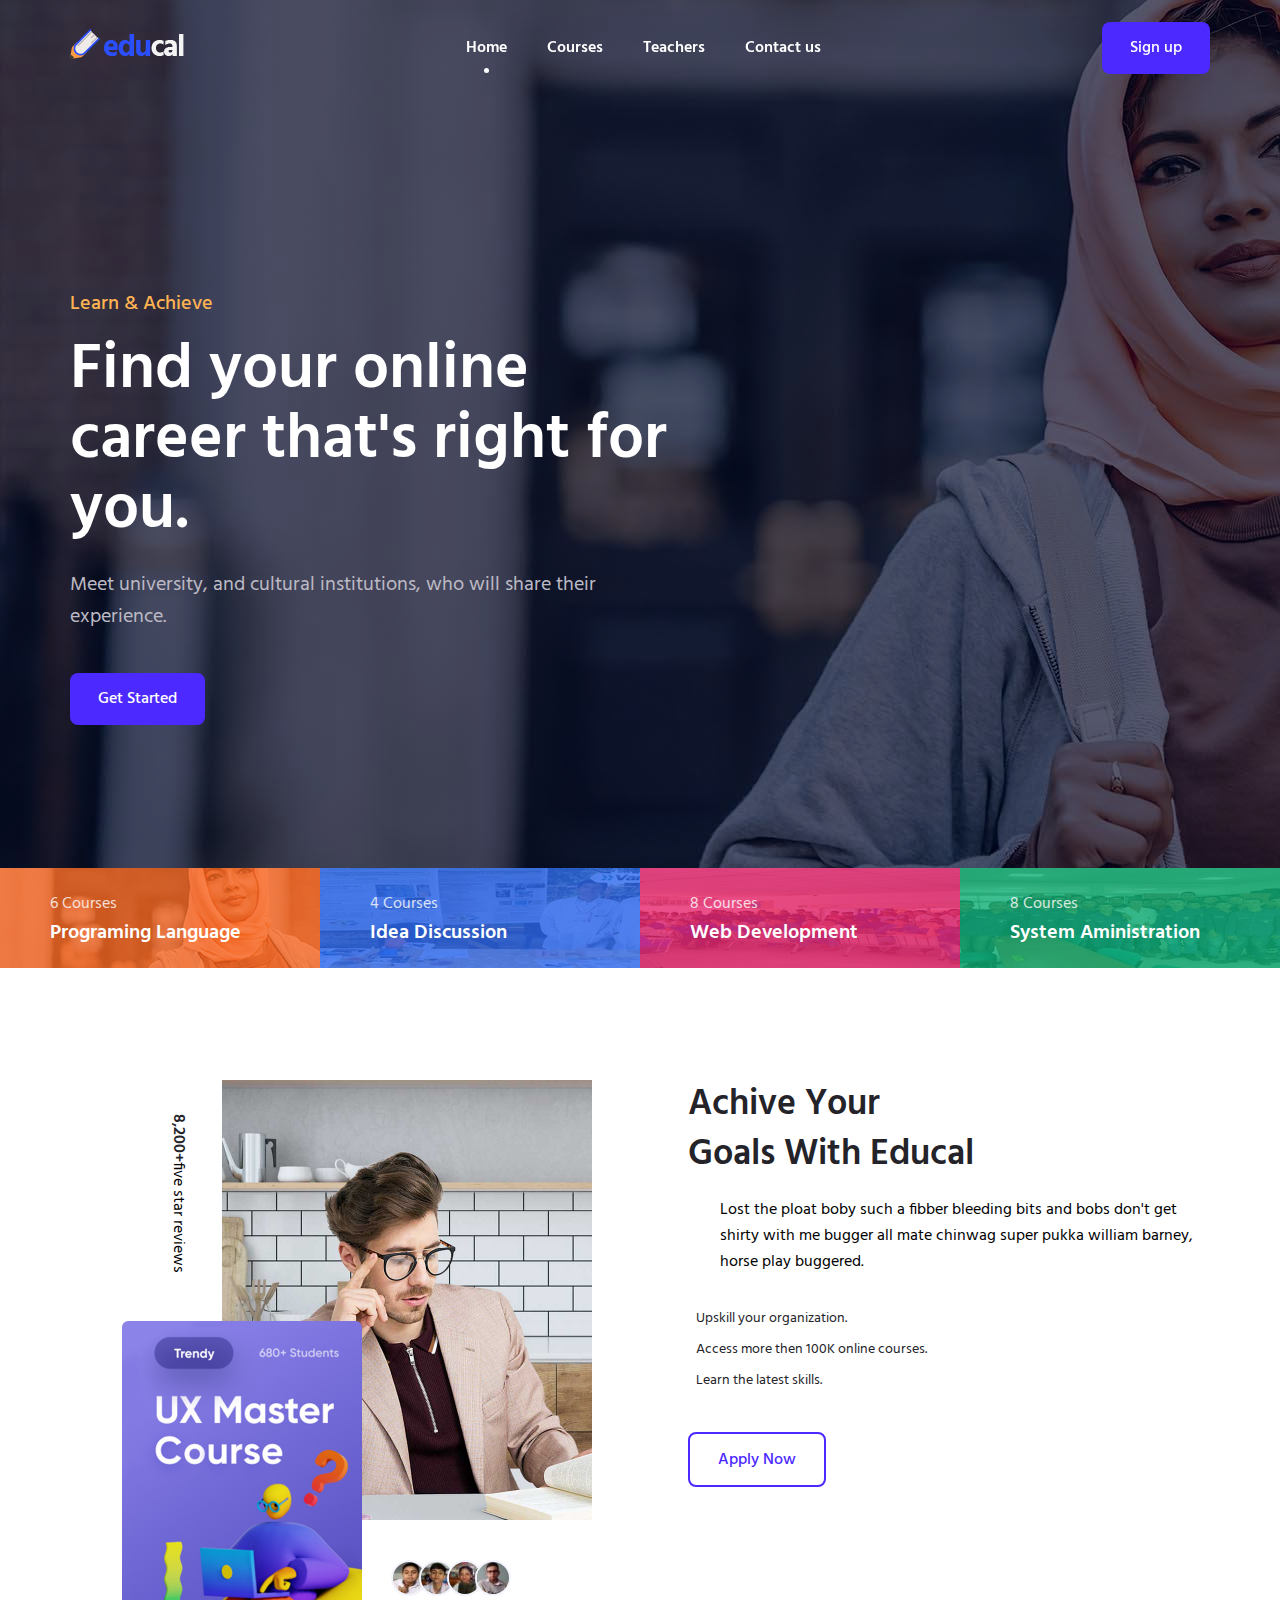
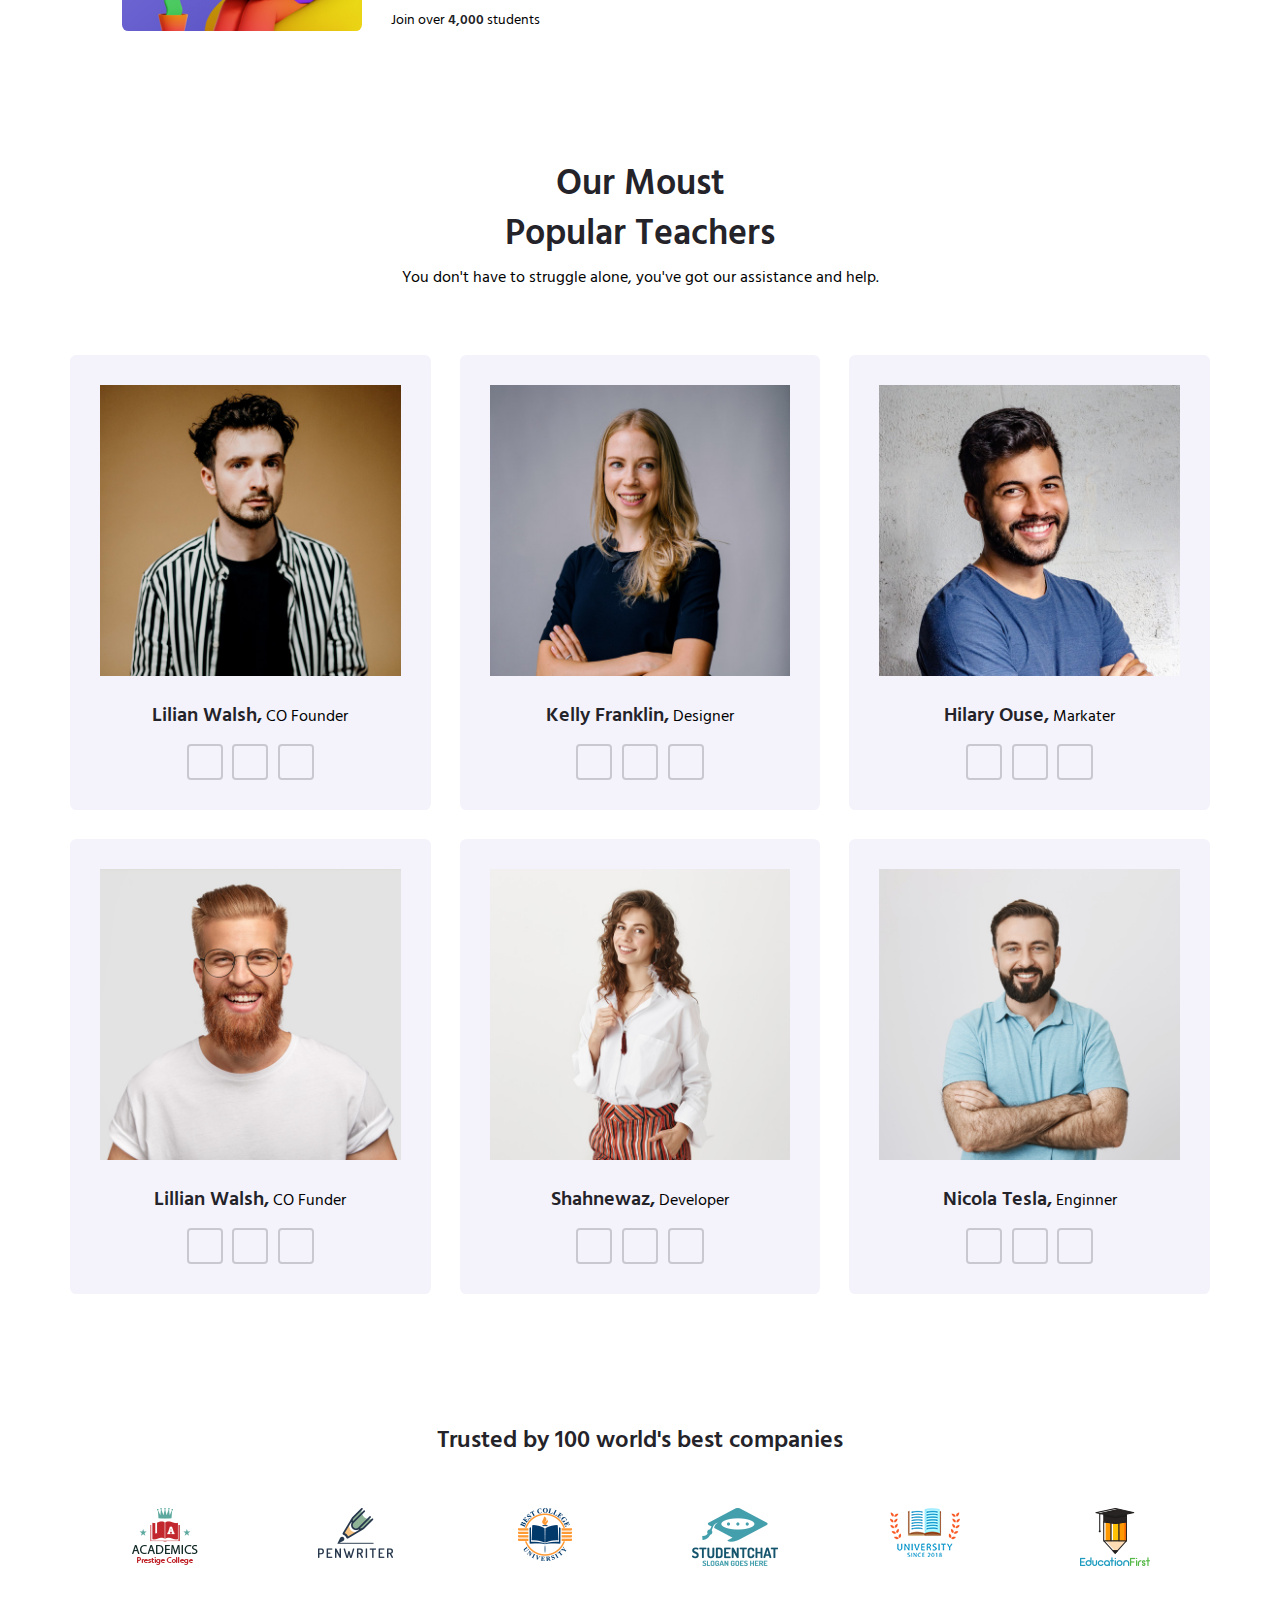
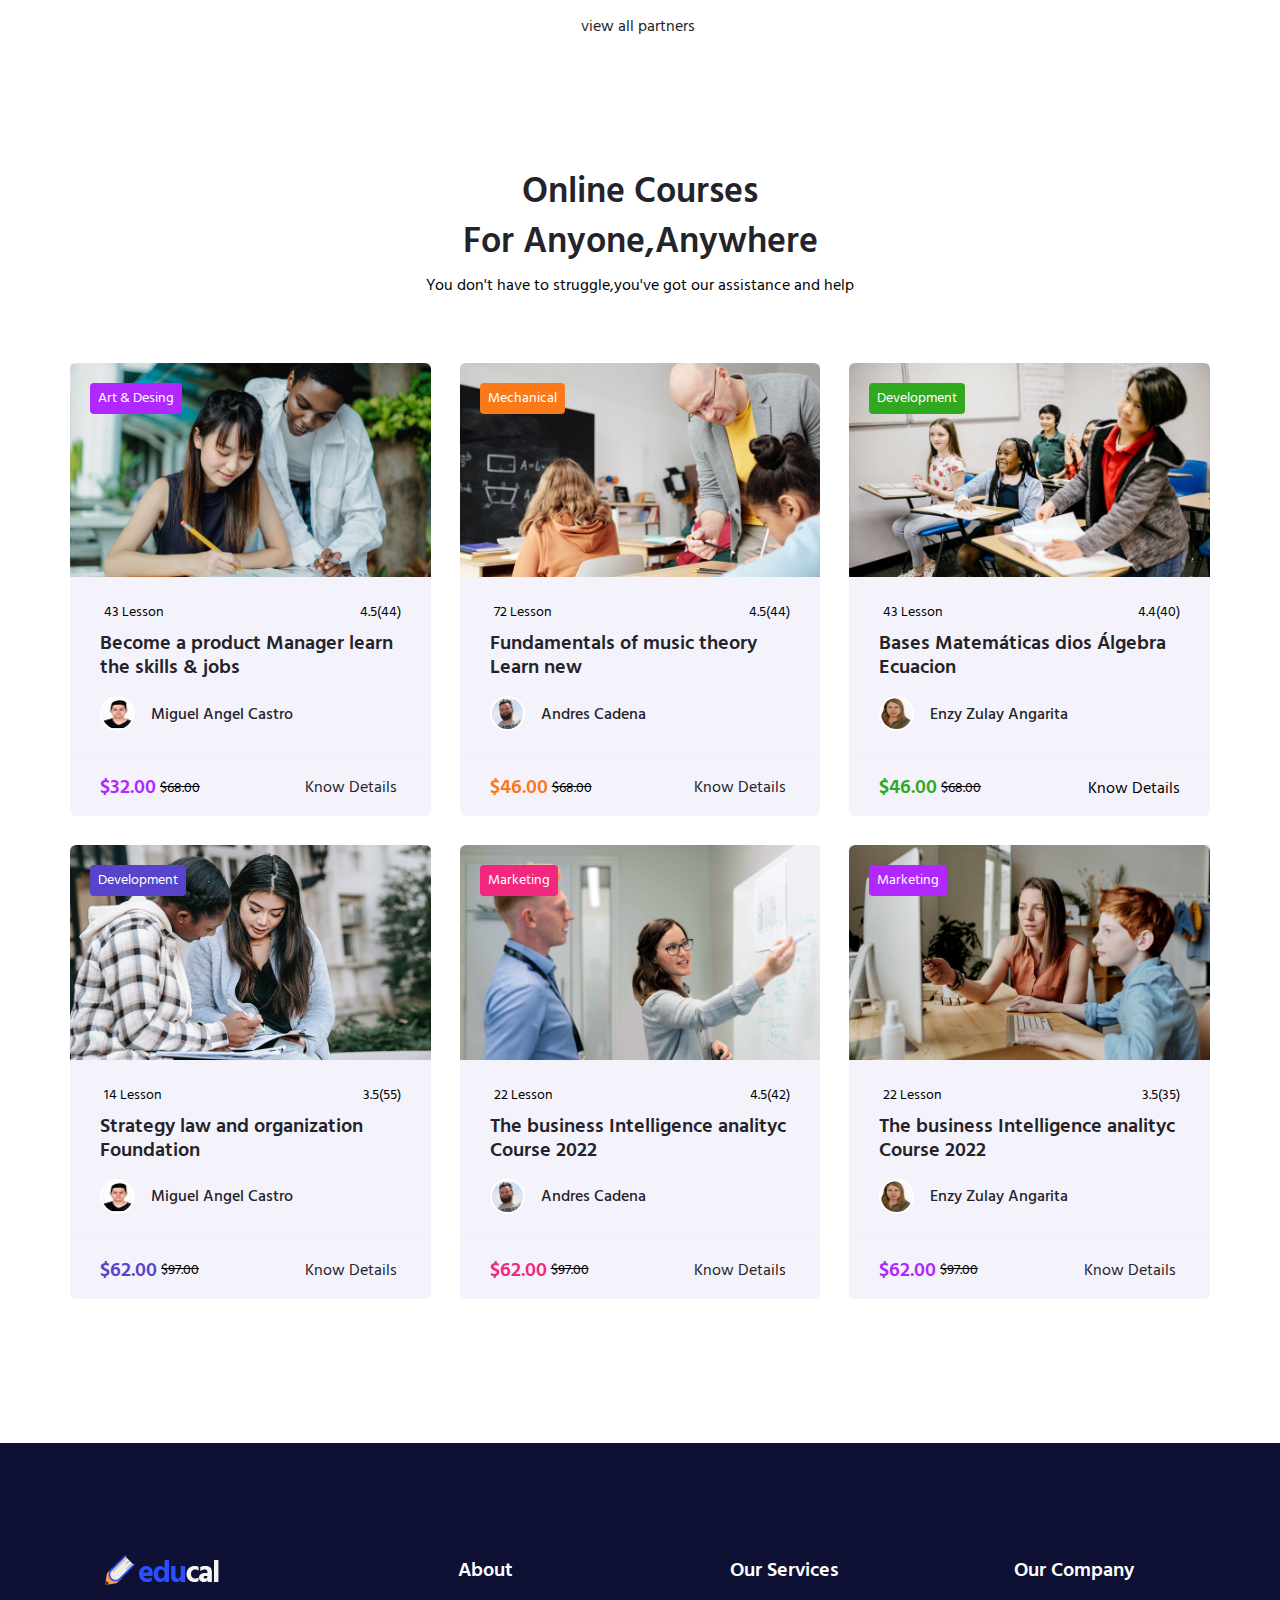
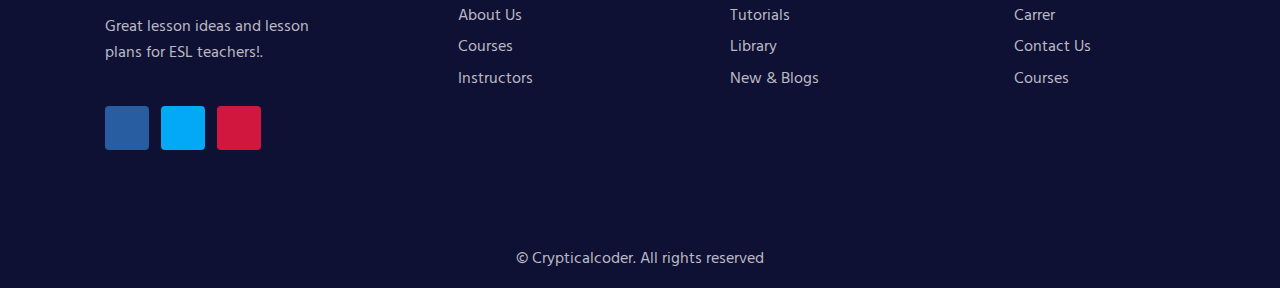
==== commit 97a9484b: "VersiónEstableParte1" ====
--- a/index.html
+++ b/index.html
@@ -1,18 +1,551 @@
 <!DOCTYPE html>
-<html lang="es">
+<html lang="sp">
+<html lang="en">
+
 <head>
     <meta charset="UTF-8">
     <meta http-equiv="X-UA-Compatible" content="IE=edge">
     <meta name="viewport" content="width=device-width, initial-scale=1.0">
+
+    <!--============== UNICONS ==============-->
+    <link rel="stylesheet" href="https://unicons.iconscout.com/release/v4.0.0/css/line.css">
+    <link rel="stylesheet" href="https://unicons.iconscout.com/release/v4.0.0/css/solid.css">
+
+
+    <!--============== CSS ==============-->
     <link rel="stylesheet" href="style.css">
-    <title>Error 404</title>
+    <title>Responsive Educational Website</title>
 </head>
+
 <body>
-    <div class="container">
-        <h2>Opps! Página no encontrada.</h2>
-        <h1>404</h1>
-        <p>No pudimos encontrar la página que estás buscando</p>
-        <a href="./">Volver al inicio</a>
-    </div>
+    <!--============== HEADER ==============-->
+    <header class="header" id="header">
+        <nav class="nav container">
+            <a href="index.html" class="nav__logo logo__light"><img src="img/logo-light.png" alt=""></a>
+            <a href="index.html" class="nav__logo logo__dark"><img src="img/logo-dark.png" alt=""></a>
+
+            <div class="nav__menu" id="nav-menu">
+                <ul class="nav__list">
+                    <li class="nav__item">
+                        <a href="index.html" class="nav__link active-link">Home</a>
+                    </li>
+
+                    <li class="nav__item">
+                        <a href="#courses" class="nav__link">Courses</a>
+                    </li>
+
+                    <li class="nav__item">
+                        <a href="#teachers" class="nav__link">Teachers</a>
+                    </li>
+
+                    <li class="nav__item">
+                        <a href="#footer" class="nav__link">Contact us</a>
+                    </li>
+                </ul>
+
+                <div class="nav__close" id="nav-close">
+                    <i class="uil uil-times"></i>
+                </div>
+            </div>
+
+
+            <div class="nav__toggle" id="nav-toggle">
+                <i class="uil uil-apps"></i>
+            </div>
+
+
+            <a href="#" class="button button__header">Sign up</a>
+        </nav>
+    </header>
+
+    <!--============== MAIN ==============-->
+    <main class="main">
+        <!--============== HOME ==============-->
+        <section class="home" id="home">
+            <div class="home__container container">
+                <div class="home__data">
+                    <h3 class="home__subtitle">Learn & Achieve</h3>
+                    <h1 class="home__title">Find your online career that's right for you.</h1>
+                    <p class="home__description">Meet university, and cultural institutions, who will share their
+                        experience.</p>
+                    <a href="#" class="button">Get Started</a>
+                </div>
+            </div>
+
+            <div class="about__courses grid">
+                <div class="about__course-item">
+                    <span class="about__course-total">6 Courses</span>
+                    <h3 class="about__course-title">Programing Language</h3>
+                </div>
+
+                <div class="about__course-item">
+                    <span class="about__course-total"> 4 Courses</span>
+                    <h3 class="about__course-title">Idea Discussion</h3>
+                </div>
+
+                <div class="about__course-item">
+                    <span class="about__course-total">8 Courses</span>
+                    <h3 class="about__course-title">Web Development</h3>
+                </div>
+
+                <div class="about__course-item">
+                    <span class="about__course-total">8 Courses</span>
+                    <h3 class="about__course-title">System Aministration</h3>
+                </div>
+            </div>
+        </section>
+
+        <!--============== ABOUT ==============-->
+        <section class="about section" id="about">
+            <div class="about__container grid container">
+                <div class="about__group">
+                    <div class="about__review">
+                        <p><span>8,200+</span>five star reviews</p>
+                    </div>
+
+                    <div class="about__thumb">
+                        <img src="img/about.jpg" alt="" class="about__thumb-img">
+                    </div>
+
+                    <div class="about__banner">
+                        <img src="img/about-banner.jpg" alt="" class="about__banner-img">
+                    </div>
+
+                    <div class="about__students">
+                        <div class="students__group">
+                            <img src="img/student-1.jpg" alt="" class="about__student-img">
+                            <img src="img/student-2.jpg" alt="" class="about__student-img">
+                            <img src="img/student-3.jpg" alt="" class="about__student-img">
+                            <img src="img/student-4.jpg" alt="" class="about__student-img">
+                        </div>
+
+                        <p class="about__student-details">Join over <span>4,000</span> students</p>
+                    </div>
+                </div>
+                <div class="about__data">
+                    <h2 class="section__title about__title">Achive Your <br> Goals With Educal</h2>
+                    <p class="about__description"> Lost the ploat boby such a fibber bleeding bits and bobs don't get
+                        shirty with me bugger all mate chinwag super pukka william barney, horse play buggered.</p>
+                    <div class="about__details">
+                        <p class="about__details-description">
+                            <i class="uil uil-check about__details-icon"></i>
+                            Upskill your organization.
+                        </p>
+
+                        <p class="about__details-description">
+                            <i class="uil uil-check about__details-icon"></i>
+                            Access more then 100K online courses.
+                        </p>
+
+                        <p class="about__details-description">
+                            <i class="uil uil-check about__details-icon"></i>
+                            Learn the latest skills.
+                        </p>
+                    </div>
+                    <a href="#" class="button button--link">Apply Now</a>
+                </div>
+            </div>
+        </section>
+
+        <!--============== TEACHERS ==============-->
+        <section class="teachers section" id="teachers">
+            <h2 class="section__title">Our Moust <br> Popular Teachers</h2>
+            <p class="section__subtitle">You don't have to struggle alone, you've got our assistance and help.</p>
+
+            <div class="teachers__container grid container">
+                <div class="teacher__item">
+                    <div class="teacher__img-box">
+                        <img src="img/teacher-1.jpg" alt="">
+                    </div>
+                    <h3 class="teacher__title">Lilian Walsh,</h3>
+                    <span>CO Founder</span>
+                    <div class="teacher__social">
+                        <a href="https://www.facebook.com/" target="_blank" class="teacher__social-link">
+                            <i class="uil uil-facebook-f"></i>
+                        </a>
+                        <a href="https://www.twitter.com/" target="_blank" class="teacher__social-link">
+                            <i class="uil uil-twitter"></i>
+                        </a>
+                        <a href="https://www.linkedin.com/" target="_blank" class="teacher__social-link">
+                            <i class="uil uil-linkedin"></i>
+                        </a>
+                    </div>
+                </div>
+
+                <div class="teacher__item">
+                    <div class="teacher__img-box">
+                        <img src="img/teacher-2.jpg" alt="">
+                    </div>
+                    <h3 class="teacher__title">Kelly Franklin,</h3>
+                    <span>Designer</span>
+                    <div class="teacher__social">
+                        <a href="https://www.facebook.com/" target="_blank" class="teacher__social-link">
+                            <i class="uil uil-facebook-f"></i>
+                        </a>
+                        <a href="https://www.twitter.com/" target="_blank" class="teacher__social-link">
+                            <i class="uil uil-twitter"></i> </a>
+                        <a href="https://www.linkedin.com/" target="_blank" class="teacher__social-link">
+                            <i class="uil uil-linkedin"></i>
+                        </a>
+                    </div>
+                </div>
+
+                <div class="teacher__item">
+                    <div class="teacher__img-box">
+                        <img src="img/teacher-3.jpg" alt="">
+                    </div>
+                    <h3 class="teacher__title">Hilary Ouse,</h3>
+                    <span>Markater</span>
+                    <div class="teacher__social">
+                        <a href="https://www.facebook.com/" target="_blank" class="teacher__social-link">
+                            <i class="uil uil-facebook-f"></i>
+                        </a>
+                        <a href="https://www.twitter.com/" target="_blank" class="teacher__social-link">
+                            <i class="uil uil-twitter"></i>
+                        </a>
+                        <a href="https://www.linkedin.com/" target="_blank" class="teacher__social-link">
+                            <i class="uil uil-linkedin"></i>
+                        </a>
+                    </div>
+                </div>
+
+                <div class="teacher__item">
+                    <div class="teacher__img-box">
+                        <img src="img/teacher-4.jpg" alt="">
+                    </div>
+                    <h3 class="teacher__title">Lillian Walsh,</h3>
+                    <span>CO Funder</span>
+                    <div class="teacher__social">
+                        <a href="https://www.facebook.com/" target="_blank" class="teacher__social-link">
+                            <i class="uil uil-facebook-f"></i>
+                        </a>
+                        <a href="https://www.twitter.com/" target="_blank" class="teacher__social-link">
+                            <i class="uil uil-twitter"></i>
+                        </a>
+                        <a href="https://www.linkedin.com/" target="_blank" class="teacher__social-link">
+                            <i class="uil uil-linkedin"></i>
+                        </a>
+                    </div>
+                </div>
+
+                <div class="teacher__item">
+                    <div class="teacher__img-box">
+                        <img src="img/teacher-5.jpg" alt="">
+                    </div>
+                    <h3 class="teacher__title">Shahnewaz,</h3>
+                    <span>Developer</span>
+                    <div class="teacher__social">
+                        <a href="https://www.facebook.com/" target="_blank" class="teacher__social-link">
+                            <i class="uil uil-facebook-f"></i>
+                        </a>
+                        <a href="https://www.twitter.com/" target="_blank" class="teacher__social-link">
+                            <i class="uil uil-twitter"></i>
+                        </a>
+                        <a href="https://www.linkedin.com/" target="_blank" class="teacher__social-link">
+                            <i class="uil uil-linkedin"></i>
+                        </a>
+                    </div>
+                </div>
+
+                <div class="teacher__item">
+                    <div class="teacher__img-box">
+                        <img src="img/teacher-6.jpg" alt="">
+                    </div>
+                    <h3 class="teacher__title">Nicola Tesla,</h3>
+                    <span>Enginner</span>
+                    <div class="teacher__social">
+                        <a href="https://www.facebook.com/" target="_blank" class="teacher__social-link">
+                            <i class="uil uil-facebook-f"></i>
+                        </a>
+                        <a href="https://www.twitter.com/" target="_blank" class="teacher__social-link">
+                            <i class="uil uil-twitter"></i>
+                        </a>
+                        <a href="https://www.linkedin.com/" target="_blank" class="teacher__social-link">
+                            <i class="uil uil-linkedin"></i>
+                        </a>
+                    </div>
+                </div>
+            </div>
+        </section>
+
+        <!----======================== BRANDS =========================-->
+        <section class="brand section container">
+            <h3 class="brand__title">Trusted by 100 world's best companies</h3>
+
+            <div class="brand__container grid">
+                <img src="img/brand-1.png" alt="">
+                <img src="img/brand-2.png" alt="">
+                <img src="img/brand-3.png" alt="">
+                <img src="img/brand-4.png" alt="">
+                <img src="img/brand-5.png" alt="">
+                <img src="img/brand-6.png" alt="">
+            </div>
+
+            <span class="brand__button">
+                view all partners <i class="uil uil-arrow-right brand__button-icon"></i>
+            </span>
+        </section>
+
+        <!----======================== COURSES =========================-->
+        <section class="courses section" id="courses">
+            <h2 class="section__title">Online Courses <br>For Anyone,Anywhere</h2>
+            <p class="section__subtitle">You don't have to struggle,you've got our assistance and help</p>
+
+            <div class="courses__container grid container">
+                <div class="course__item">
+                    <div class="course__box">
+                        <img src="img/course-1.jpg" alt="" class="course__img">
+                        <div class="course__tag">Art & Desing</div>
+                    </div>
+                    <div class="course__content">
+                        <div class="course__meta">
+                            <div class="course__lesson">
+                                <i class="uil uil-book-alt"></i>43 Lesson
+                            </div>
+
+                            <div class="course__rating">
+                                <i class="uis uis-star"></i>4.5(44)
+                            </div>
+                        </div>
+                        <h3 class="course__title">Become a product Manager learn the skills & jobs</h3>
+                        <div class="course__teacher">
+                            <img src="img/ProfeMiguel1.jpg" alt="" class="course__teacher-img">
+                            <h3 class="course__teacher-title">Miguel Angel Castro</h3>
+                        </div>
+                    </div>
+
+                    <div class="course__more">
+                        <div class="course__prices">
+                            <span class="course__discount">$32.00</span>
+                            <span class="course__price">$68.00</span>
+                        </div>
+
+                        <span class="course__button">
+                            Know Details<i class="uil uil-arrow-right course__button-icon"></i>
+                        </span>
+                    </div>
+                </div>
+
+                <div class="course__item">
+                    <div class="course__box">
+                        <img src="img/course-2.jpg" alt="" class="course__img">
+                        <div class="course__tag"> Mechanical</div>
+                    </div>
+                    <div class="course__content">
+                        <div class="course__meta">
+                            <div class="course__lesson">
+                                <i class="uil uil-book-alt"></i>72 Lesson
+                            </div>
+                            <div class="course__rating">
+                                <i class="uis uis-star"></i>4.5(44)
+                            </div>
+                        </div>
+                        <h3 class="course__title">Fundamentals of music theory Learn new</h3>
+                        <div class="course__teacher">
+                            <img src="img/ProfeAndres1.jpg" alt="" class="course__teacher-img">
+                            <h3 class="course__teacher-title">Andres Cadena</h3>
+                        </div>
+                    </div>
+
+                    <div class="course__more">
+                        <div class="course__prices">
+                            <span class="course__discount">$46.00</span>
+                            <span class="course__price">$68.00</span>
+                        </div>
+
+                        <span class="course__button">
+                            Know Details<i class="uil uil-arrow-right course__button-icon"></i>
+                        </span>
+                    </div>
+                </div>
+
+                <div class="course__item">
+                    <div class="course__box">
+                        <img src="img/course-3.jpg" alt="" class="course__img">
+                        <div class="course__tag">Development</div>
+                    </div>
+                    <div class="course__content">
+                        <div class="course__meta">
+                            <div class="course__lesson">
+                                <i class="uil uil-book-alt"></i>43 Lesson
+                            </div>
+                            <div class="course__rating">
+                                <i class="uis uis-star"></i>4.4(40)
+                            </div>
+                        </div>
+                        <h3 class="course__title">Bases Matemáticas dios Álgebra Ecuacion</h3>
+                        <div class="course__teacher">
+                            <img src="img/ProfeEnzy1.jpg" alt="" class="course__teacher-img">
+                            <h3 class="course__teacher-title">Enzy Zulay Angarita</h3>
+                        </div>
+                    </div>
+
+                    <div class="course__more">
+                        <div class="course__prices">
+                            <span class="course__discount">$46.00</span>
+                            <span class="course__price">$68.00</span>
+                        </div>
+
+                        <span class="course__buton">
+                            Know Details<i class="uil uil-arrow-right course__button-icon"></i>
+                        </span>
+                    </div>
+                </div>
+
+                <div class="course__item">
+                    <div class="course__box">
+                        <img src="img/course-4.JPG" alt="" class="course__img">
+                        <div class="course__tag">Development</div>
+                    </div>
+                    <div class="course__content">
+                        <div class="course__meta">
+                            <div class="course__lesson">
+                                <i class="uil uil-book-alt"></i>14 Lesson
+                            </div>
+                            <div class="course__rating">
+                                <i class="uis uis-star"></i>3.5(55)
+                            </div>
+                        </div>
+                        <h3 class="course__title">Strategy law and organization Foundation</h3>
+                        <div class="course__teacher">
+                            <img src="img/ProfeMiguel1.jpg" alt="" class="course__teacher-img">
+                            <h3 class="course__teacher-title">Miguel Angel Castro</h3>
+                        </div>
+                    </div>
+
+                    <div class="course__more">
+                        <div class="course__prices">
+                            <span class="course__discount">$62.00</span>
+                            <span class="course__price">$97.00</span>
+                        </div>
+
+                        <span class="course__button">
+                            Know Details<i class="uil uil-arrow-right course__button-icon"></i>
+                        </span>
+                    </div>
+                </div>
+
+                <div class="course__item">
+                    <div class="course__box">
+                        <img src="img/course-5.jpg" alt="" class="course__img">
+                        <div class="course__tag"> Marketing</div>
+                    </div>
+                    <div class="course__content">
+                        <div class="course__meta">
+                            <div class="course__lesson">
+                                <i class="uil uil-book-alt"></i>22 Lesson
+                            </div>
+                            <div class="course__rating">
+                                <i class="uis uis-star"></i>4.5(42)
+                            </div>
+                        </div>
+                        <h3 class="course__title">The business Intelligence analityc Course 2022</h3>
+                        <div class="course__teacher">
+                            <img src="img/ProfeAndres1.jpg" alt="" class="course__teacher-img">
+                            <h3 class="course__teacher-title">Andres Cadena</h3>
+                        </div>
+                    </div>
+
+                    <div class="course__more">
+                        <div class="course__prices">
+                            <span class="course__discount">$62.00</span>
+                            <span class="course__price">$97.00</span>
+                        </div>
+
+                        <span class="course__button">
+                            Know Details<i class="uil uil-arrow-right course__button-icon"></i>
+                        </span>
+                    </div>
+                </div>
+
+                <div class="course__item">
+                    <div class="course__box">
+                        <img src="img/course-6.jpg" alt="" class="course__img">
+                        <div class="course__tag"> Marketing</div>
+                    </div>
+                    <div class="course__content">
+                        <div class="course__meta">
+                            <div class="course__lesson">
+                                <i class="uil uil-book-alt"></i>22 Lesson
+                            </div>
+                            <div class="course__rating">
+                                <i class="uis uis-star"></i>3.5(35)
+                            </div>
+                        </div>
+                        <h3 class="course__title">The business Intelligence analityc Course 2022</h3>
+                        <div class="course__teacher">
+                            <img src="img/ProfeEnzy1.jpg" alt="" class="course__teacher-img">
+                            <h3 class="course__teacher-title">Enzy Zulay Angarita</h3>
+                        </div>
+                    </div>
+
+                    <div class="course__more">
+                        <div class="course__prices">
+                            <span class="course__discount">$62.00</span>
+                            <span class="course__price">$97.00</span>
+                        </div>
+
+                        <span class="course__button">
+                            Know Details<i class="uil uil-arrow-right course__button-icon"></i>
+                        </span>
+                    </div>
+                </div>
+        </section>
+    </main>
+
+
+    <!--============== FOOTER ==============-->
+    <footer class="footer section" id="footer">
+        <div class="footer__container grid container">
+            <div class="footer__content">
+                <img src="img/logo-light.png" alt="" class="footer__logo">
+                <p class="footer__description">Great lesson ideas and lesson <br> plans for ESL teachers!.</p>
+                <div class="footer__social">
+                    <a href="https://www.facebook.com/" class="footer__social-link">
+                        <i class="uil uil-facebook"></i>
+                    </a>
+                    <a href="https://twitter.com/" class="footer__social-link">
+                        <i class="uil uil-twitter"></i>
+                    </a>
+                    <a href="https://www.youtube.com" class="footer__social-link">
+                        <i class="uil uil-youtube"></i>
+                    </a>
+                </div>
+            </div>
+
+            <div class="footer__content">
+                <h3 class="footer__title">About</h3>
+                <ul class="footer__links">
+                    <li><a href="#" class="footer__links">About Us</a></li>
+                    <li><a href="#" class="footer__links">Courses</a></li>
+                    <li><a href="#" class="footer__links">Instructors</a></li>
+                </ul>
+            </div>
+
+            <div class="footer__content">
+                <h3 class="footer__title">Our Services</h3>
+                <ul class="footer__links">
+                    <li><a href="#" class="footer__links">Tutorials</a></li>
+                    <li><a href="#" class="footer__links">Library</a></li>
+                    <li><a href="#" class="footer__links">New & Blogs</a></li>
+                </ul>
+            </div>
+
+            <div class="footer__content">
+                <h3 class="footer__title">Our Company</h3>
+                <ul class="footer__links">
+                    <li><a href="#" class="footer__links">Carrer</a></li>
+                    <li><a href="#" class="footer__links">Contact Us</a></li>
+                    <li><a href="#" class="footer__links">Courses</a></li>
+                </ul>
+            </div>
+        </div>
+
+        <span class="footer__copy">&#169; Crypticalcoder. All rights reserved</span>
+    </footer>
+
+    <!--============== JS ==============-->
+    <script src="main.js"></script>
 </body>
+
 </html>--- a/style.css
+++ b/style.css
@@ -1,50 +1,1075 @@
-body{
+/* ===================GOOGLE FONTS ==============*/
+@import url('https://fonts.googleapis.com/css2?family=Hind:wght@500;600;700&display=swap');
+
+
+/* =================== Variables Css ==============*/
+
+:root {
+    --header-height: 4.5rem;
+
+    /*========= Colors ==================== */
+    --hue: 250;
+    --first-color: hsl(var(--hue), 100%, 58%);
+    --title-color: hsl(var(--hue), 8%, 15%);
+    --text-color: hsl(var(--hue), 8%, 35%);
+    --body-color: #fff;
+    --border-color: hsl(var(--hue), 8%, 80%);
+    --container-color: hsl(var(--hue), 60%, 97%);
+
+    /*========== Font and typography =======/
+    /*.5rem = 8px | rem = 16px ...*/
+
+    --body-font: 'Hind', sans-serif;
+    --biggest-font-size: 4rem;
+    --h1-font-size: 2.25rem;
+    --h2-font-size: 1.5rem;
+    --h3-font-size: 1.25rem;
+    --normal-font-size: 1rem;
+    --small-font-size: .875rem;
+    --smaller-font-size: .813rem;
+
+    /*==========Font weigth ============*/
+    --font-medium: 500;
+    --font-semibold: 600;
+    --font-bold: 600;
+
+    /*========== Z index ============*/
+    --z-tooltip: 10;
+    --z-fixed: 100;
+}
+
+/* Responsive typography */
+@media screen and (max-width: 1024px) {
+    :root {
+        --biggest-font-size: 2.75rem;
+        --h1-font-size: 1.5rem;
+        --h2-font-size: 1.25rem;
+        --h3-font-size: 1rem;
+        --normal-font-size: .938rem;
+        --small-font-size: .813rem;
+        --smaller-font-size: .75rem;
+    }
+}
+
+
+/*========== Base ============*/
+
+* {
     margin: 0;
     padding: 0;
-    font-family: "montserrat", sans-serif;
-    min-height: 100vh;
-    background-image: linear-gradient(125deg, #6a89cc,#b8e994);
-}
-
-.container{
+    box-sizing: border-box;
+}
+
+body,
+input,
+textarea {
+    font-family: var(--body-font);
+    font-size: var(--normal-font-size);
+}
+
+body {
+    background-color: var(--body-color);
+    color: var(--tex-color);
+}
+
+h1,
+h2,
+h3 {
+    color: var(--title-color);
+    font-weight: var(--font-semibold);
+}
+
+ul {
+    list-style: none;
+}
+
+a {
+    text-decoration: none;
+}
+
+input {
+    border: none;
+    outline: none;
+}
+
+img {
+    max-width: 100%;
+    height: auto;
+}
+
+
+/*========== Layout  ============*/
+
+.container {
+    max-width: 1140px;
+    margin-left: auto;
+    margin-right: auto;
+}
+
+.grid {
+    display: grid;
+}
+
+
+/*========== REUSABLE CSS CLASSES  ============*/
+.section {
+    padding: 7rem 0 1rem;
+}
+
+.section__title {
+    font-size: var(--h1-font-size);
+    font-weight: var(--font-bold);
+    text-align: center;
+    margin-bottom: .25rem;
+    line-height: 140%;
+}
+
+.section__subtitle {
+    text-align: center;
+    margin-bottom: 4rem;
+}
+
+
+
+
+/*========== HEADER & NAV  ============*/
+
+.header {
     width: 100%;
+    background-color: transparent;
+    position: fixed;
+    top: 0;
+    left: 0;
+    z-index: var(--z-fixed);
+}
+
+.nav {
+    height: calc(var(--header-height) + 1.5rem);
+    display: flex;
+    justify-content: space-between;
+    align-items: center;
+}
+
+.logo__dark {
+    display: none;
+}
+
+.nav__link,
+.nav__toggle {
+    color: #fff;
+    font-weight: var(--font-semibold);
+}
+
+.nav__list {
+    display: flex;
+    flex-direction: row;
+    column-gap: 2.5rem;
+}
+
+.nav__toggle {
+    font-size: 1.5rem;
+    margin-top: .25rem;
+    cursor: pointer;
+    display: none;
+}
+
+.nav__close {
+    display: none;
+}
+
+
+/* ACTIVE LINK  */
+
+.active-link {
+    position: relative;
+}
+
+.active-link::before {
+    content: '';
     position: absolute;
-    top: 50%;
-    transform: translateY(-50%);
+    bottom: -.75rem;
+    left: 45%;
+    width: 5px;
+    height: 5px;
+    background-color: var(--body-color);
+    border-radius: 50%;
+}
+
+/* Change background Header  */
+.scroll-header {
+    background-color: var(--container-color);
+    box-shadow: 0 1px 4px hsla(var(--hue), 4%, 15%, .1);
+}
+
+.scroll-header .logo__light {
+    display: none;
+}
+
+.scroll-header .logo__dark {
+    display: block;
+}
+
+.scroll-header .nav__link {
+    color: var(--title-color);
+}
+
+.scroll-header .active-link::before {
+    background-color: var(--title-color);
+}
+
+.scroll-header .nav__togle {
+    color: var(--title-color);
+}
+
+
+/*========== Home ============*/
+.home {
+    position: relative;
+    min-height: 968px;
+    background: url(img/home.jpg);
+    background-repeat: no-repeat;
+    padding: 18rem 0 2rem;
+    z-index: -2;
+}
+
+.home::after {
+    position: absolute;
+    content: '';
+    left: 0;
+    top: 0;
+    width: 100%;
+    height: 100%;
+    background: rgba(0, 3, 32, .66);
+    z-index: -1;
+}
+
+.home__data {
+    max-width: 650px;
+}
+
+.home__subtitle {
+    font-size: var(--h3-font-size);
+    font-weight: var(--font-medium);
+    color: #ffb352;
+    margin-bottom: 1rem;
+}
+
+.home__title {
+    font-size: var(--biggest-font-size);
+    font-weight: var(--font-bold);
+    color: #fff;
+    line-height: 109%;
+    margin-bottom: 1.5rem
+}
+
+.home__description {
+    font-size: var(--h3-font-size);
+    color: hsl(var(--hue), 8%, 75%);
+    padding-right: 2.8rem;
+    margin-bottom: 2.5rem;
+}
+
+.about__courses {
+    position: absolute;
+    bottom: 0;
+    left: 0;
+    right: 0;
+    z-index: var(--z-tooltip);
+    grid-template-columns: repeat(4, 1fr);
+}
+
+.about__course-item {
+    position: relative;
+    height: 100px;
+    padding: 23px 50px;
+    padding-right: 1.8rem;
+    z-index: -1;
+}
+
+.about__course-item::after {
+    position: absolute;
+    content: '';
+    left: 0;
+    top: 0;
+    width: 100%;
+    height: 100%;
+    z-index: -2;
+}
+
+.about__course-item:nth-child(1) {
+    background: url(img/slider-nav-4.jpg);
+    background-position: center;
+}
+
+.about__course-item:nth-child(1)::after {
+    background: rgba(247, 100, 30, .8);
+}
+
+.about__course-item:nth-child(2) {
+    background: url(img/slider-nav-1.jpg);
+    background-position: center;
+}
+
+.about__course-item:nth-child(2)::after {
+    background: rgba(45, 105, 240, .8);
+}
+
+.about__course-item:nth-child(3) {
+    background: url(img/slider-nav-2.jpg);
+    background-position: center;
+}
+
+.about__course-item:nth-child(3)::after {
+    background: rgba(231, 36, 110, .8);
+}
+
+.about__course-item:nth-child(4) {
+    background: url(img/slider-nav-3.jpg);
+    background-position: center;
+}
+
+.about__course-item:nth-child(4)::after {
+    background: rgba(12, 174, 116, 0.8);
+}
+
+.about__course-total {
+    display: inline-block;
+    color: #fff;
+    opacity: .8;
+}
+
+.about__course-title {
+    color: #fff;
+    font-size: var(--h3-font-size);
+}
+
+/*========== BUTTONS ============*/
+.button {
+    display: inline-block;
+    color: #fff;
+    padding: .8rem 1.75rem;
+    border-radius: .5rem;
+    font-weight: var(--font-medium);
+    background-color: var(--first-color);
+
+}
+
+.button--link {
+    color: var(--first-color);
+    border: 2px solid var(--first-color);
+    background-color: transparent;
+    transition: .4s;
+}
+
+.button--link:hover {
+    background-color: var(--first-color);
+    color: #fff;
+}
+
+/*========== ABOUT ============*/
+.about__container {
+    grid-template-columns: repeat(2, 1fr);
+    column-gap: 6rem;
+}
+
+.about__group {
+    justify-self: flex-end;
+    position: relative;
+}
+
+.about__thumb {
+    margin-left: 6.25rem;
+}
+
+.about__thumb-img {
+    width: 370px;
+}
+
+.about__review {
+    position: absolute;
+    left: -1.5rem;
+    top: 6.25rem;
+    transform: rotate(90deg);
+}
+
+.about__review p span {
+    font-weight: var(--font-semibold);
+    color: var(--title-color);
+}
+
+.about__banner {
+    margin-top: -13rem;
+}
+
+.about__banner-img {
+    width: 240px;
+    border-radius: .4rem;
+}
+
+.about__students {
+    margin-top: -5rem;
+    margin-left: 16.8rem;
+}
+
+.about__student-img {
+    width: 36px;
+    height: 36px;
+    border-radius: 50%;
+    border: 2px solid var(--container-color);
+}
+
+.about__student-img+.about__student-img {
+    margin-left: -.75rem;
+}
+
+.about__student-details {
+    margin-top: .25rem;
+    font-size: var(--small-font-size);
+}
+
+.about__student-details span {
+    font-weight: var(--font-semibold);
+    color: var(--title-color);
+}
+
+.about__title {
+    margin-bottom: 1rem;
+    text-align: left;
+}
+
+.about__description {
+    margin-bottom: 2rem;
+    padding-left: 2rem;
+}
+
+.about__details {
+    display: grid;
+    row-gap: .5rem;
+    margin-bottom: 2.5rem;
+}
+
+.about__details-description {
+    display: inline-flex;
+    align-items: center;
+    column-gap: .5rem;
+    font-size: var(--small-font-size);
+    color: var(--title-color);
+}
+
+.about__details-icon {
+    font-size: 1.25rem;
+    color: var(--first-color);
+}
+
+/*====== Teachers ================ */
+.teachers__container {
+    grid-template-columns: repeat(3, 1fr);
+    gap: 1.8rem;
+}
+
+.teacher__item {
+    background-color: var(--container-color);
+    padding: 1.875rem;
     text-align: center;
-    color: #343434;
-}
-
-.container h1{
-    font-size: 160px;
-    margin: 0;
-    font-weight: 900;
-    letter-spacing: 20px;
-    background: url(bg.jpg) center no-repeat;
-    -webkit-text-fill-color: transparent;
-    -webkit-background-clip: text;
-    transition: .8s;
-}
-
-.container h1:hover{
-    background: url(bg2.jpg) bottom no-repeat;
-    -webkit-text-fill-color: transparent;
-    -webkit-background-clip: text;
-    transition: 0.8s;
-    animation-direction: alternate;
-}
-
-.container a{
-    text-decoration: none;
-    background: #2b4effaa;
+    border-radius: .4rem;
+}
+
+.teacher__img-box {
+    margin-bottom: 1.5rem;
+    overflow: hidden;
+}
+
+.teacher__img-box img {
+    transform: scale(1);
+    vertical-align: middle;
+    transition: .4s;
+}
+
+.teacher__img-box:hover img {
+    transform: scale(1.1);
+}
+
+.teacher__title {
+    display: inline-block;
+    font-size: var(--h3-font-size);
+    margin-bottom: .75rem;
+}
+
+.teacher__social {
+    display: flex;
+    justify-content: center;
+    column-gap: .6rem;
+}
+
+.teacher__social-link {
+    width: 36px;
+    height: 36px;
+    display: grid;
+    place-items: center;
+    border: 2px solid var(--border-color);
+    color: var(--title-color);
+    border-radius: .25rem;
+    transition: .4s;
+}
+
+.teacher__social-link:hover {
+    background-color: var(--first-color);
     color: #fff;
-    padding: 12px 24px;
+    border: none;
+}
+
+.teacher__social-link i {
+    font-weight: var(--font-semibold);
+}
+
+/*======================== BRANDS =========================*/
+.brand__title {
+    text-align: center;
+    font-size: var(--h2-font-size);
+    margin-bottom: 3rem;
+}
+
+.brand__container {
+    grid-template-columns: repeat(6, 1fr);
+    justify-items: center;
+    margin-bottom: 3rem;
+}
+
+.brand__button {
+    color: var(--title-color);
+    font-size: var(--normal-font-size);
+    display: flex;
+    align-items: center;
+    justify-content: center;
+    column-gap: .25rem;
+    cursor: pointer;
+}
+
+.brand__button-icon {
+    font-size: 1.25rem;
+    transition: .4s;
+}
+
+.brand__button:hover .brand__button-icon {
+    transform: translateX(.25rem);
+}
+
+/*======================== Courses =========================*/
+.courses__container {
+    grid-template-columns: repeat(3, 1fr);
+    gap: 1.8rem;
+    ;
+}
+
+.course__item {
+    background-color: var(--container-color);
+    position: relative;
+    border-radius: 0 0 .4rem .4rem;
+}
+
+.course__box {
+    border-radius: .4rem .4rem 0 0;
+    overflow: hidden;
+}
+
+.course__img {
+    transform: scale(1);
+    vertical-align: middle;
+    transition: .4s;
+}
+
+.course__box:hover .course__img {
+    transform: scale(1.1);
+}
+
+.course__tag {
+    position: absolute;
+    top: 1.25rem;
+    left: 1.25rem;
+    background-color: var(--first-color);
+    color: #ffff;
+    font-size: var(--small-font-size);
+    padding: .25rem .5rem;
+    border-radius: .25rem;
+}
+
+.course__content {
+    padding: 1.5rem 1.875rem;
+}
+
+.course__meta {
+    display: flex;
+    justify-content: space-between;
+    align-items: center;
+    margin-bottom: .5rem;
+}
+
+.course__lesson {
+    display: inline-flex;
+    align-items: center;
+    column-gap: .25rem;
+    font-size: var(--small-font-size);
+}
+
+.course__rating {
+    display: inline-flex;
+    align-items: center;
+    column-gap: .25rem;
+    font-size: var(--small-font-size);
+}
+
+.course__rating .uis {
+    color: #ff9415;
+}
+
+.course__title {
+    font-size: var(--h3-font-size);
+    margin-bottom: 1rem;
+    line-height: 1.2;
+    cursor: pointer;
+    transition: .4s;
+}
+
+.course__title:hover {
+    color: var(--first-color);
+}
+
+.course__teacher {
+    display: flex;
+    column-gap: 1rem;
+    align-items: center;
+}
+
+.course__teacher-img {
+    width: 35px;
+    height: 35px;
+    border: 2px solid #fff;
+    border-radius: 50%;
+}
+
+.course__teacher-title {
+    font-size: var(--normal-font-size);
+    font-weight: var(--font-medium);
+    padding-top: .125rem;
+    cursor: pointer;
+    transition: .4s;
+}
+
+.course__teacher-title:hover {
+    color: var(--first-color);
+}
+
+.course__more {
+    display: flex;
+    justify-content: space-between;
+    padding: .6rem 1.875rem .75rem;
+    padding-top: 1rem;
+    border-top: 1px solid #f0f0f5;
+}
+
+.course__prices {
+    display: flex;
+    align-items: center;
+}
+
+.course__discount {
+    font-size: var(--h3-font-size);
+    font-weight: var(--font-semibold);
+    padding-right: .25rem;
+}
+
+.course__price {
+    font-size: var(--small-font-size);
+    text-decoration: line-through;
+
+}
+
+.course__button {
+    color: var(--title-color);
+    font-size: var(--normal-font-size);
+    display: flex;
+    align-items: center;
+    justify-content: center;
+    column-gap: .25rem;
+    cursor: pointer;
+}
+
+.course__button-icon {
+    font-size: 1.25rem;
+    transition: .4s;
+}
+
+.course__button:hover .course__button-icon {
+    transform: translateX(.25rem);
+}
+
+.course__item:nth-child(1) .course__tag {
+    background-color: #b128ff;
+}
+
+.course__item:nth-child(1) .course__discount {
+    color: #b128ff;
+}
+
+.course__item:nth-child(2) .course__tag {
+    background-color: #fa7919;
+}
+
+.course__item:nth-child(2) .course__discount {
+    color: #fa7919;
+}
+
+.course__item:nth-child(3) .course__tag {
+    background-color: #30a820;
+}
+
+.course__item:nth-child(3) .course__discount {
+    color: #30a820;
+}
+
+.course__item:nth-child(4) .course__tag {
+    background-color: #5744cb;
+}
+
+.course__item:nth-child(4) .course__discount {
+    color: #5744cb;
+}
+
+.course__item:nth-child(5) .course__tag {
+    background-color: #f2277e;
+}
+
+.course__item:nth-child(5) .course__discount {
+    color: #f2277e;
+}
+
+.course__item:nth-child(6) .course__tag {
+    background-color: #b128ff;
+}
+
+.course__item:nth-child(6) .course__discount {
+    color: #b128ff;
+}
+
+/* --============== FOOTER ==============-- */
+.footer {
+    margin-top: 8rem;
+    background-color: #0e1133;
+}
+
+.footer__container {
+    grid-template-columns: repeat(4, 1fr);
+    justify-items: center;
+    column-gap: 1rem;
+}
+
+.footer__logo {
+    margin-bottom: 1.25rem;
+}
+
+.footer__description {
+    color: hsl(var(--hue), 8%, 75%);
+    margin-bottom: 2.5rem;
+}
+
+.footer__social {
+    display: flex;
+    column-gap: .75rem;
+}
+
+.footer__social-link {
     display: inline-block;
-    border-radius: 25px;
-    font-size: 14px;
-    text-transform: uppercase;
-    transition: 0.4s;
-}
-.container a:hover{
-    background:#2b4eff;
+    background-color: var(--container-color);
+    width: 44px;
+    height: 44px;
+    line-height: 42px;
+    text-align: center;
+    border-radius: .25rem;
+    font-size: 1rem;
+    color: #fff;
+    border: 2px solid;
+    transition: .4s;
+}
+
+.footer__social-link:nth-child(1) {
+    background-color: #285da1;
+    border-color: #285da1;
+}
+
+.footer__social-link:nth-child(2) {
+    background-color: #03a9f4;
+    border-color: #03a9f4;
+}
+
+.footer__social-link:nth-child(3) {
+    background-color: #d2173f;
+    border-color: #d2173f;
+}
+
+.footer__social-link:hover {
+    background-color: transparent;
+}
+
+.footer__title {
+    font-size: var(--h3-font-size);
+    color: #fff;
+    margin-bottom: 1rem;
+}
+
+.footer__links {
+    display: grid;
+    row-gap: .35rem;
+}
+
+.footer__links {
+    font-size: var(--normal-font-size);
+    color: hsl(var(--hue), 8%, 75%);
+    transition: .3s;
+}
+
+.footer__links:hover {
+    color: #fff;
+}
+
+.footer__copy {
+    display: block;
+    text-align: center;
+    font-size: var(--normal-font-size);
+    color: hsl(var(--hue), 8%, 75%);
+    margin-top: 6rem;
+}
+
+/* --============== Breakpoints ==============-- */
+
+/*far large device */
+@media screen and (max-width:1206px) {
+    .container {
+        margin-left: 2rem;
+        margin-right: 2rem;
+    }
+
+    .about__course-item {
+        padding: 16px 18px;
+        height: 80px;
+    }
+
+    .about__container {
+        column-gap: 3rem;
+    }
+
+    .about__description {
+        padding-right: 0;
+    }
+}
+
+@media screen and (max-width:1024px) {
+    .container {
+        margin-left: 1.5rem;
+        margin-right: 1.5rem;
+    }
+
+    .home {
+        min-height: 868px;
+    }
+
+    .home__data {
+        max-width: 550px;
+    }
+
+    .about__container {
+        grid-template-columns: 1fr;
+        row-gap: 3rem;
+    }
+
+    .about__group {
+        justify-self: center;
+
+    }
+
+    .about__banner {
+        margin-top: -110px;
+    }
+
+    .about__thumb-img {
+        width: 270px;
+    }
+
+    .about__banner-img {
+        width: 180px;
+    }
+
+    .about__students {
+        margin-top: -80px;
+        margin-left: 220px;
+    }
+
+    .teachers__container,
+    .courses__container {
+        grid-template-columns: repeat(2, 340px);
+        justify-content: center;
+    }
+
+    .course__content {
+        padding: 1rem 1.25rem;
+    }
+
+    .course__more {
+        padding: .5rem 1.25rem;
+    }
+
+}
+
+/* For medium devices */
+
+@media screen and (max-width:767px) {
+    .nav {
+        height: var(--header-height);
+    }
+
+    .button__header {
+        display: none;
+    }
+
+    .nav__toggle {
+        display: block;
+    }
+    
+
+    .nav__menu {
+        position: fixed;
+        width: 100%;
+        background: var(--container-color);
+        top: -150%;
+        left: 0;
+        padding: 3.5rem 0;
+        z-index: var(--z-fixed);
+        border-radius: 0 0 .4rem .4rem;
+        transition: .4s;
+    }
+
+    .nav__list {
+        flex-direction: column;
+        row-gap: 1.5rem;
+        align-items: center;
+    }
+
+    .nav__close {
+        display: block;
+        font-size: 1.8rem;
+        position: absolute;
+        top: .5rem;
+        right: .7rem;
+        cursor: pointer;
+    }
+
+    .nav__link {
+        color: var(--title-color);
+    }
+
+    .active-link::before {
+        background-color: var(--title-color);
+    }
+
+    /* Show Menu */
+    .show-menu {
+        top: 0;
+    }
+
+    .home {
+        min-height: 700px;
+        padding-top: 14rem;
+    }
+
+    .about__courses {
+        display: none;
+
+    }
+
+    .teachers__container,
+    .courses__container {
+        grid-template-columns: 320px;
+    }
+
+    .teacher__item {
+        padding: 1.25rem;
+    }
+
+    .brand__container {
+        grid-template-columns: repeat(3, 1fr);
+        row-gap: 2.5rem;
+    }
+
+    .footer__container {
+        grid-template-columns: 1fr;
+        row-gap: 2rem;
+        justify-items: start;
+    }
+
+    .footer__copy {
+        margin-top: 4.5rem;
+    }
+}
+
+@media screen and (max-width:576px) {
+    .home__description {
+        padding-right: 0;
+    }
+
+    .about__thumb-img {
+        width: 240px;
+    }
+
+    .about__banner-img {
+        width: 160px;
+    }
+
+    .about__banner {
+        margin-top: -25px;
+    }
+
+    .about__students {
+        margin-top: 20px;
+        margin-left: 0;
+    }
+
+    .brand__container {
+        grid-template-columns: repeat(2, 1fr);
+    }
+}
+
+/* For Small Devices */
+@media screen and (max-width:350px) {
+    .container {
+        margin-left: 1rem;
+        margin-right: 1rem;
+    }
+
+    .home {
+        min-height: 668px;
+    }
+
+    .home__subtitle {
+        font-size: var(--normal-font-size);
+    }
+
+    .home_title {
+        font-size: var(--h1-font-size);
+    }
+
+    .home__description {
+        font-size: var(--normal-font-size);
+    }
+
+    .about__review {
+        top: 4.5rem;
+    }
+
+    .about__banner-img {
+        width: 140px;
+    }
+
+    .courses__container,
+    .teacher__container {
+        grid-template-columns: 1fr;
+    }
 }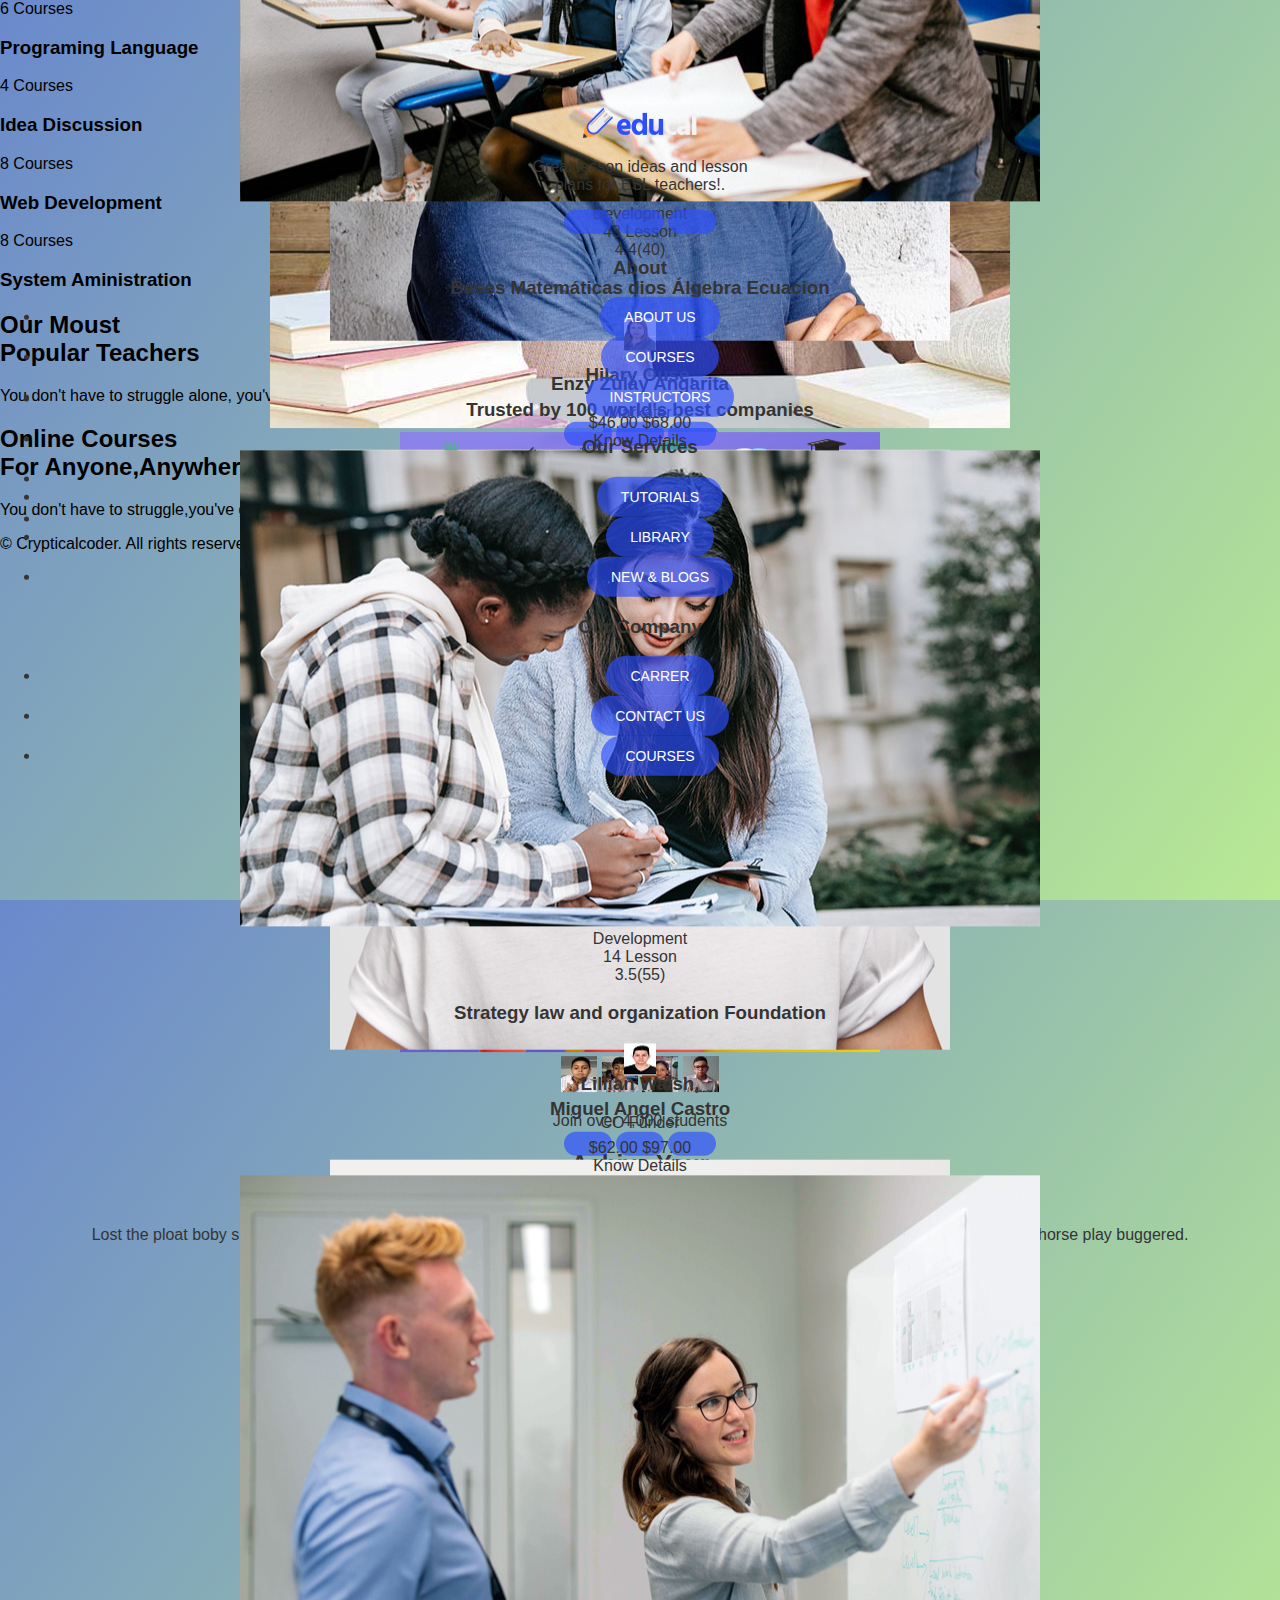
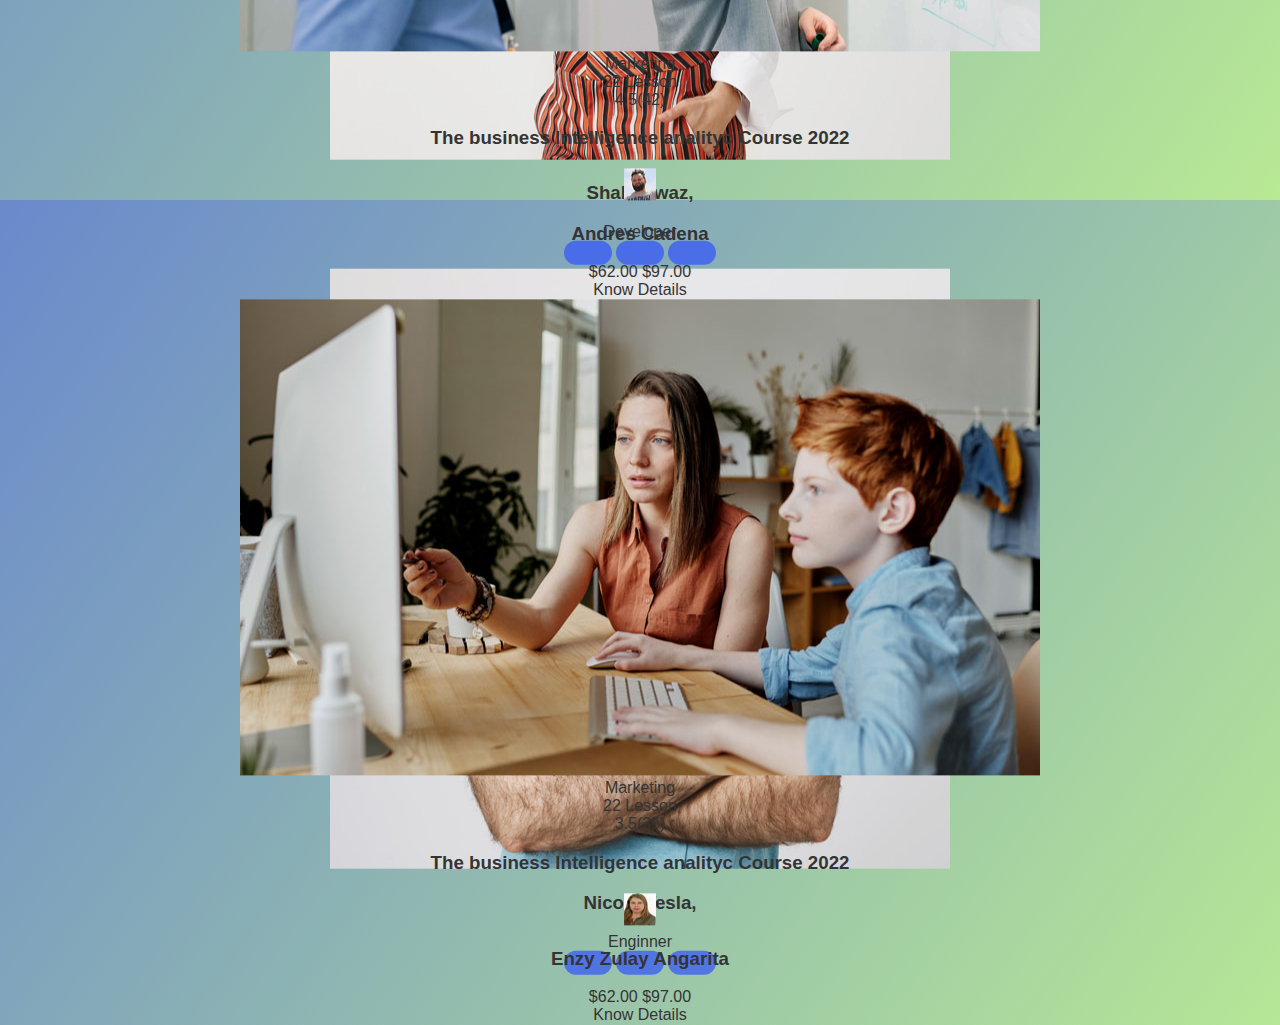
==== commit 434cef11: "ÚltimaVersión" ====
--- a/index.html
+++ b/index.html
@@ -1,5 +1,4 @@
 <!DOCTYPE html>
-<html lang="sp">
 <html lang="en">
 
 <head>
--- a/style.css
+++ b/style.css
@@ -1,1075 +1,50 @@
-/* ===================GOOGLE FONTS ==============*/
-@import url('https://fonts.googleapis.com/css2?family=Hind:wght@500;600;700&display=swap');
-
-
-/* =================== Variables Css ==============*/
-
-:root {
-    --header-height: 4.5rem;
-
-    /*========= Colors ==================== */
-    --hue: 250;
-    --first-color: hsl(var(--hue), 100%, 58%);
-    --title-color: hsl(var(--hue), 8%, 15%);
-    --text-color: hsl(var(--hue), 8%, 35%);
-    --body-color: #fff;
-    --border-color: hsl(var(--hue), 8%, 80%);
-    --container-color: hsl(var(--hue), 60%, 97%);
-
-    /*========== Font and typography =======/
-    /*.5rem = 8px | rem = 16px ...*/
-
-    --body-font: 'Hind', sans-serif;
-    --biggest-font-size: 4rem;
-    --h1-font-size: 2.25rem;
-    --h2-font-size: 1.5rem;
-    --h3-font-size: 1.25rem;
-    --normal-font-size: 1rem;
-    --small-font-size: .875rem;
-    --smaller-font-size: .813rem;
-
-    /*==========Font weigth ============*/
-    --font-medium: 500;
-    --font-semibold: 600;
-    --font-bold: 600;
-
-    /*========== Z index ============*/
-    --z-tooltip: 10;
-    --z-fixed: 100;
+body{
+    margin: 0;
+    padding: 0;
+    font-family: "montserrat", sans-serif;
+    min-height: 100vh;
+    background-image: linear-gradient(125deg, #6a89cc,#b8e994);
 }
 
-/* Responsive typography */
-@media screen and (max-width: 1024px) {
-    :root {
-        --biggest-font-size: 2.75rem;
-        --h1-font-size: 1.5rem;
-        --h2-font-size: 1.25rem;
-        --h3-font-size: 1rem;
-        --normal-font-size: .938rem;
-        --small-font-size: .813rem;
-        --smaller-font-size: .75rem;
-    }
+.container{
+    width: 100%;
+    position: absolute;
+    top: 50%;
+    transform: translateY(-50%);
+    text-align: center;
+    color: #343434;
 }
 
-
-/*========== Base ============*/
-
-* {
+.container h1{
+    font-size: 160px;
     margin: 0;
-    padding: 0;
-    box-sizing: border-box;
+    font-weight: 900;
+    letter-spacing: 20px;
+    background: url(img/bg.jpg) center no-repeat;
+    -webkit-text-fill-color: transparent;
+    -webkit-background-clip: text;
+    transition: .8s;
 }
 
-body,
-input,
-textarea {
-    font-family: var(--body-font);
-    font-size: var(--normal-font-size);
+.container h1:hover{
+    background: url(img/bg2.jpg) bottom no-repeat;
+    -webkit-text-fill-color: transparent;
+    -webkit-background-clip: text;
+    transition: 0.8s;
+    animation-direction: alternate;
 }
 
-body {
-    background-color: var(--body-color);
-    color: var(--tex-color);
+.container a{
+    text-decoration: none;
+    background: #2b4effaa;
+    color: #fff;
+    padding: 12px 24px;
+    display: inline-block;
+    border-radius: 25px;
+    font-size: 14px;
+    text-transform: uppercase;
+    transition: 0.4s;
 }
-
-h1,
-h2,
-h3 {
-    color: var(--title-color);
-    font-weight: var(--font-semibold);
-}
-
-ul {
-    list-style: none;
-}
-
-a {
-    text-decoration: none;
-}
-
-input {
-    border: none;
-    outline: none;
-}
-
-img {
-    max-width: 100%;
-    height: auto;
-}
-
-
-/*========== Layout  ============*/
-
-.container {
-    max-width: 1140px;
-    margin-left: auto;
-    margin-right: auto;
-}
-
-.grid {
-    display: grid;
-}
-
-
-/*========== REUSABLE CSS CLASSES  ============*/
-.section {
-    padding: 7rem 0 1rem;
-}
-
-.section__title {
-    font-size: var(--h1-font-size);
-    font-weight: var(--font-bold);
-    text-align: center;
-    margin-bottom: .25rem;
-    line-height: 140%;
-}
-
-.section__subtitle {
-    text-align: center;
-    margin-bottom: 4rem;
-}
-
-
-
-
-/*========== HEADER & NAV  ============*/
-
-.header {
-    width: 100%;
-    background-color: transparent;
-    position: fixed;
-    top: 0;
-    left: 0;
-    z-index: var(--z-fixed);
-}
-
-.nav {
-    height: calc(var(--header-height) + 1.5rem);
-    display: flex;
-    justify-content: space-between;
-    align-items: center;
-}
-
-.logo__dark {
-    display: none;
-}
-
-.nav__link,
-.nav__toggle {
-    color: #fff;
-    font-weight: var(--font-semibold);
-}
-
-.nav__list {
-    display: flex;
-    flex-direction: row;
-    column-gap: 2.5rem;
-}
-
-.nav__toggle {
-    font-size: 1.5rem;
-    margin-top: .25rem;
-    cursor: pointer;
-    display: none;
-}
-
-.nav__close {
-    display: none;
-}
-
-
-/* ACTIVE LINK  */
-
-.active-link {
-    position: relative;
-}
-
-.active-link::before {
-    content: '';
-    position: absolute;
-    bottom: -.75rem;
-    left: 45%;
-    width: 5px;
-    height: 5px;
-    background-color: var(--body-color);
-    border-radius: 50%;
-}
-
-/* Change background Header  */
-.scroll-header {
-    background-color: var(--container-color);
-    box-shadow: 0 1px 4px hsla(var(--hue), 4%, 15%, .1);
-}
-
-.scroll-header .logo__light {
-    display: none;
-}
-
-.scroll-header .logo__dark {
-    display: block;
-}
-
-.scroll-header .nav__link {
-    color: var(--title-color);
-}
-
-.scroll-header .active-link::before {
-    background-color: var(--title-color);
-}
-
-.scroll-header .nav__togle {
-    color: var(--title-color);
-}
-
-
-/*========== Home ============*/
-.home {
-    position: relative;
-    min-height: 968px;
-    background: url(img/home.jpg);
-    background-repeat: no-repeat;
-    padding: 18rem 0 2rem;
-    z-index: -2;
-}
-
-.home::after {
-    position: absolute;
-    content: '';
-    left: 0;
-    top: 0;
-    width: 100%;
-    height: 100%;
-    background: rgba(0, 3, 32, .66);
-    z-index: -1;
-}
-
-.home__data {
-    max-width: 650px;
-}
-
-.home__subtitle {
-    font-size: var(--h3-font-size);
-    font-weight: var(--font-medium);
-    color: #ffb352;
-    margin-bottom: 1rem;
-}
-
-.home__title {
-    font-size: var(--biggest-font-size);
-    font-weight: var(--font-bold);
-    color: #fff;
-    line-height: 109%;
-    margin-bottom: 1.5rem
-}
-
-.home__description {
-    font-size: var(--h3-font-size);
-    color: hsl(var(--hue), 8%, 75%);
-    padding-right: 2.8rem;
-    margin-bottom: 2.5rem;
-}
-
-.about__courses {
-    position: absolute;
-    bottom: 0;
-    left: 0;
-    right: 0;
-    z-index: var(--z-tooltip);
-    grid-template-columns: repeat(4, 1fr);
-}
-
-.about__course-item {
-    position: relative;
-    height: 100px;
-    padding: 23px 50px;
-    padding-right: 1.8rem;
-    z-index: -1;
-}
-
-.about__course-item::after {
-    position: absolute;
-    content: '';
-    left: 0;
-    top: 0;
-    width: 100%;
-    height: 100%;
-    z-index: -2;
-}
-
-.about__course-item:nth-child(1) {
-    background: url(img/slider-nav-4.jpg);
-    background-position: center;
-}
-
-.about__course-item:nth-child(1)::after {
-    background: rgba(247, 100, 30, .8);
-}
-
-.about__course-item:nth-child(2) {
-    background: url(img/slider-nav-1.jpg);
-    background-position: center;
-}
-
-.about__course-item:nth-child(2)::after {
-    background: rgba(45, 105, 240, .8);
-}
-
-.about__course-item:nth-child(3) {
-    background: url(img/slider-nav-2.jpg);
-    background-position: center;
-}
-
-.about__course-item:nth-child(3)::after {
-    background: rgba(231, 36, 110, .8);
-}
-
-.about__course-item:nth-child(4) {
-    background: url(img/slider-nav-3.jpg);
-    background-position: center;
-}
-
-.about__course-item:nth-child(4)::after {
-    background: rgba(12, 174, 116, 0.8);
-}
-
-.about__course-total {
-    display: inline-block;
-    color: #fff;
-    opacity: .8;
-}
-
-.about__course-title {
-    color: #fff;
-    font-size: var(--h3-font-size);
-}
-
-/*========== BUTTONS ============*/
-.button {
-    display: inline-block;
-    color: #fff;
-    padding: .8rem 1.75rem;
-    border-radius: .5rem;
-    font-weight: var(--font-medium);
-    background-color: var(--first-color);
-
-}
-
-.button--link {
-    color: var(--first-color);
-    border: 2px solid var(--first-color);
-    background-color: transparent;
-    transition: .4s;
-}
-
-.button--link:hover {
-    background-color: var(--first-color);
-    color: #fff;
-}
-
-/*========== ABOUT ============*/
-.about__container {
-    grid-template-columns: repeat(2, 1fr);
-    column-gap: 6rem;
-}
-
-.about__group {
-    justify-self: flex-end;
-    position: relative;
-}
-
-.about__thumb {
-    margin-left: 6.25rem;
-}
-
-.about__thumb-img {
-    width: 370px;
-}
-
-.about__review {
-    position: absolute;
-    left: -1.5rem;
-    top: 6.25rem;
-    transform: rotate(90deg);
-}
-
-.about__review p span {
-    font-weight: var(--font-semibold);
-    color: var(--title-color);
-}
-
-.about__banner {
-    margin-top: -13rem;
-}
-
-.about__banner-img {
-    width: 240px;
-    border-radius: .4rem;
-}
-
-.about__students {
-    margin-top: -5rem;
-    margin-left: 16.8rem;
-}
-
-.about__student-img {
-    width: 36px;
-    height: 36px;
-    border-radius: 50%;
-    border: 2px solid var(--container-color);
-}
-
-.about__student-img+.about__student-img {
-    margin-left: -.75rem;
-}
-
-.about__student-details {
-    margin-top: .25rem;
-    font-size: var(--small-font-size);
-}
-
-.about__student-details span {
-    font-weight: var(--font-semibold);
-    color: var(--title-color);
-}
-
-.about__title {
-    margin-bottom: 1rem;
-    text-align: left;
-}
-
-.about__description {
-    margin-bottom: 2rem;
-    padding-left: 2rem;
-}
-
-.about__details {
-    display: grid;
-    row-gap: .5rem;
-    margin-bottom: 2.5rem;
-}
-
-.about__details-description {
-    display: inline-flex;
-    align-items: center;
-    column-gap: .5rem;
-    font-size: var(--small-font-size);
-    color: var(--title-color);
-}
-
-.about__details-icon {
-    font-size: 1.25rem;
-    color: var(--first-color);
-}
-
-/*====== Teachers ================ */
-.teachers__container {
-    grid-template-columns: repeat(3, 1fr);
-    gap: 1.8rem;
-}
-
-.teacher__item {
-    background-color: var(--container-color);
-    padding: 1.875rem;
-    text-align: center;
-    border-radius: .4rem;
-}
-
-.teacher__img-box {
-    margin-bottom: 1.5rem;
-    overflow: hidden;
-}
-
-.teacher__img-box img {
-    transform: scale(1);
-    vertical-align: middle;
-    transition: .4s;
-}
-
-.teacher__img-box:hover img {
-    transform: scale(1.1);
-}
-
-.teacher__title {
-    display: inline-block;
-    font-size: var(--h3-font-size);
-    margin-bottom: .75rem;
-}
-
-.teacher__social {
-    display: flex;
-    justify-content: center;
-    column-gap: .6rem;
-}
-
-.teacher__social-link {
-    width: 36px;
-    height: 36px;
-    display: grid;
-    place-items: center;
-    border: 2px solid var(--border-color);
-    color: var(--title-color);
-    border-radius: .25rem;
-    transition: .4s;
-}
-
-.teacher__social-link:hover {
-    background-color: var(--first-color);
-    color: #fff;
-    border: none;
-}
-
-.teacher__social-link i {
-    font-weight: var(--font-semibold);
-}
-
-/*======================== BRANDS =========================*/
-.brand__title {
-    text-align: center;
-    font-size: var(--h2-font-size);
-    margin-bottom: 3rem;
-}
-
-.brand__container {
-    grid-template-columns: repeat(6, 1fr);
-    justify-items: center;
-    margin-bottom: 3rem;
-}
-
-.brand__button {
-    color: var(--title-color);
-    font-size: var(--normal-font-size);
-    display: flex;
-    align-items: center;
-    justify-content: center;
-    column-gap: .25rem;
-    cursor: pointer;
-}
-
-.brand__button-icon {
-    font-size: 1.25rem;
-    transition: .4s;
-}
-
-.brand__button:hover .brand__button-icon {
-    transform: translateX(.25rem);
-}
-
-/*======================== Courses =========================*/
-.courses__container {
-    grid-template-columns: repeat(3, 1fr);
-    gap: 1.8rem;
-    ;
-}
-
-.course__item {
-    background-color: var(--container-color);
-    position: relative;
-    border-radius: 0 0 .4rem .4rem;
-}
-
-.course__box {
-    border-radius: .4rem .4rem 0 0;
-    overflow: hidden;
-}
-
-.course__img {
-    transform: scale(1);
-    vertical-align: middle;
-    transition: .4s;
-}
-
-.course__box:hover .course__img {
-    transform: scale(1.1);
-}
-
-.course__tag {
-    position: absolute;
-    top: 1.25rem;
-    left: 1.25rem;
-    background-color: var(--first-color);
-    color: #ffff;
-    font-size: var(--small-font-size);
-    padding: .25rem .5rem;
-    border-radius: .25rem;
-}
-
-.course__content {
-    padding: 1.5rem 1.875rem;
-}
-
-.course__meta {
-    display: flex;
-    justify-content: space-between;
-    align-items: center;
-    margin-bottom: .5rem;
-}
-
-.course__lesson {
-    display: inline-flex;
-    align-items: center;
-    column-gap: .25rem;
-    font-size: var(--small-font-size);
-}
-
-.course__rating {
-    display: inline-flex;
-    align-items: center;
-    column-gap: .25rem;
-    font-size: var(--small-font-size);
-}
-
-.course__rating .uis {
-    color: #ff9415;
-}
-
-.course__title {
-    font-size: var(--h3-font-size);
-    margin-bottom: 1rem;
-    line-height: 1.2;
-    cursor: pointer;
-    transition: .4s;
-}
-
-.course__title:hover {
-    color: var(--first-color);
-}
-
-.course__teacher {
-    display: flex;
-    column-gap: 1rem;
-    align-items: center;
-}
-
-.course__teacher-img {
-    width: 35px;
-    height: 35px;
-    border: 2px solid #fff;
-    border-radius: 50%;
-}
-
-.course__teacher-title {
-    font-size: var(--normal-font-size);
-    font-weight: var(--font-medium);
-    padding-top: .125rem;
-    cursor: pointer;
-    transition: .4s;
-}
-
-.course__teacher-title:hover {
-    color: var(--first-color);
-}
-
-.course__more {
-    display: flex;
-    justify-content: space-between;
-    padding: .6rem 1.875rem .75rem;
-    padding-top: 1rem;
-    border-top: 1px solid #f0f0f5;
-}
-
-.course__prices {
-    display: flex;
-    align-items: center;
-}
-
-.course__discount {
-    font-size: var(--h3-font-size);
-    font-weight: var(--font-semibold);
-    padding-right: .25rem;
-}
-
-.course__price {
-    font-size: var(--small-font-size);
-    text-decoration: line-through;
-
-}
-
-.course__button {
-    color: var(--title-color);
-    font-size: var(--normal-font-size);
-    display: flex;
-    align-items: center;
-    justify-content: center;
-    column-gap: .25rem;
-    cursor: pointer;
-}
-
-.course__button-icon {
-    font-size: 1.25rem;
-    transition: .4s;
-}
-
-.course__button:hover .course__button-icon {
-    transform: translateX(.25rem);
-}
-
-.course__item:nth-child(1) .course__tag {
-    background-color: #b128ff;
-}
-
-.course__item:nth-child(1) .course__discount {
-    color: #b128ff;
-}
-
-.course__item:nth-child(2) .course__tag {
-    background-color: #fa7919;
-}
-
-.course__item:nth-child(2) .course__discount {
-    color: #fa7919;
-}
-
-.course__item:nth-child(3) .course__tag {
-    background-color: #30a820;
-}
-
-.course__item:nth-child(3) .course__discount {
-    color: #30a820;
-}
-
-.course__item:nth-child(4) .course__tag {
-    background-color: #5744cb;
-}
-
-.course__item:nth-child(4) .course__discount {
-    color: #5744cb;
-}
-
-.course__item:nth-child(5) .course__tag {
-    background-color: #f2277e;
-}
-
-.course__item:nth-child(5) .course__discount {
-    color: #f2277e;
-}
-
-.course__item:nth-child(6) .course__tag {
-    background-color: #b128ff;
-}
-
-.course__item:nth-child(6) .course__discount {
-    color: #b128ff;
-}
-
-/* --============== FOOTER ==============-- */
-.footer {
-    margin-top: 8rem;
-    background-color: #0e1133;
-}
-
-.footer__container {
-    grid-template-columns: repeat(4, 1fr);
-    justify-items: center;
-    column-gap: 1rem;
-}
-
-.footer__logo {
-    margin-bottom: 1.25rem;
-}
-
-.footer__description {
-    color: hsl(var(--hue), 8%, 75%);
-    margin-bottom: 2.5rem;
-}
-
-.footer__social {
-    display: flex;
-    column-gap: .75rem;
-}
-
-.footer__social-link {
-    display: inline-block;
-    background-color: var(--container-color);
-    width: 44px;
-    height: 44px;
-    line-height: 42px;
-    text-align: center;
-    border-radius: .25rem;
-    font-size: 1rem;
-    color: #fff;
-    border: 2px solid;
-    transition: .4s;
-}
-
-.footer__social-link:nth-child(1) {
-    background-color: #285da1;
-    border-color: #285da1;
-}
-
-.footer__social-link:nth-child(2) {
-    background-color: #03a9f4;
-    border-color: #03a9f4;
-}
-
-.footer__social-link:nth-child(3) {
-    background-color: #d2173f;
-    border-color: #d2173f;
-}
-
-.footer__social-link:hover {
-    background-color: transparent;
-}
-
-.footer__title {
-    font-size: var(--h3-font-size);
-    color: #fff;
-    margin-bottom: 1rem;
-}
-
-.footer__links {
-    display: grid;
-    row-gap: .35rem;
-}
-
-.footer__links {
-    font-size: var(--normal-font-size);
-    color: hsl(var(--hue), 8%, 75%);
-    transition: .3s;
-}
-
-.footer__links:hover {
-    color: #fff;
-}
-
-.footer__copy {
-    display: block;
-    text-align: center;
-    font-size: var(--normal-font-size);
-    color: hsl(var(--hue), 8%, 75%);
-    margin-top: 6rem;
-}
-
-/* --============== Breakpoints ==============-- */
-
-/*far large device */
-@media screen and (max-width:1206px) {
-    .container {
-        margin-left: 2rem;
-        margin-right: 2rem;
-    }
-
-    .about__course-item {
-        padding: 16px 18px;
-        height: 80px;
-    }
-
-    .about__container {
-        column-gap: 3rem;
-    }
-
-    .about__description {
-        padding-right: 0;
-    }
-}
-
-@media screen and (max-width:1024px) {
-    .container {
-        margin-left: 1.5rem;
-        margin-right: 1.5rem;
-    }
-
-    .home {
-        min-height: 868px;
-    }
-
-    .home__data {
-        max-width: 550px;
-    }
-
-    .about__container {
-        grid-template-columns: 1fr;
-        row-gap: 3rem;
-    }
-
-    .about__group {
-        justify-self: center;
-
-    }
-
-    .about__banner {
-        margin-top: -110px;
-    }
-
-    .about__thumb-img {
-        width: 270px;
-    }
-
-    .about__banner-img {
-        width: 180px;
-    }
-
-    .about__students {
-        margin-top: -80px;
-        margin-left: 220px;
-    }
-
-    .teachers__container,
-    .courses__container {
-        grid-template-columns: repeat(2, 340px);
-        justify-content: center;
-    }
-
-    .course__content {
-        padding: 1rem 1.25rem;
-    }
-
-    .course__more {
-        padding: .5rem 1.25rem;
-    }
-
-}
-
-/* For medium devices */
-
-@media screen and (max-width:767px) {
-    .nav {
-        height: var(--header-height);
-    }
-
-    .button__header {
-        display: none;
-    }
-
-    .nav__toggle {
-        display: block;
-    }
-    
-
-    .nav__menu {
-        position: fixed;
-        width: 100%;
-        background: var(--container-color);
-        top: -150%;
-        left: 0;
-        padding: 3.5rem 0;
-        z-index: var(--z-fixed);
-        border-radius: 0 0 .4rem .4rem;
-        transition: .4s;
-    }
-
-    .nav__list {
-        flex-direction: column;
-        row-gap: 1.5rem;
-        align-items: center;
-    }
-
-    .nav__close {
-        display: block;
-        font-size: 1.8rem;
-        position: absolute;
-        top: .5rem;
-        right: .7rem;
-        cursor: pointer;
-    }
-
-    .nav__link {
-        color: var(--title-color);
-    }
-
-    .active-link::before {
-        background-color: var(--title-color);
-    }
-
-    /* Show Menu */
-    .show-menu {
-        top: 0;
-    }
-
-    .home {
-        min-height: 700px;
-        padding-top: 14rem;
-    }
-
-    .about__courses {
-        display: none;
-
-    }
-
-    .teachers__container,
-    .courses__container {
-        grid-template-columns: 320px;
-    }
-
-    .teacher__item {
-        padding: 1.25rem;
-    }
-
-    .brand__container {
-        grid-template-columns: repeat(3, 1fr);
-        row-gap: 2.5rem;
-    }
-
-    .footer__container {
-        grid-template-columns: 1fr;
-        row-gap: 2rem;
-        justify-items: start;
-    }
-
-    .footer__copy {
-        margin-top: 4.5rem;
-    }
-}
-
-@media screen and (max-width:576px) {
-    .home__description {
-        padding-right: 0;
-    }
-
-    .about__thumb-img {
-        width: 240px;
-    }
-
-    .about__banner-img {
-        width: 160px;
-    }
-
-    .about__banner {
-        margin-top: -25px;
-    }
-
-    .about__students {
-        margin-top: 20px;
-        margin-left: 0;
-    }
-
-    .brand__container {
-        grid-template-columns: repeat(2, 1fr);
-    }
-}
-
-/* For Small Devices */
-@media screen and (max-width:350px) {
-    .container {
-        margin-left: 1rem;
-        margin-right: 1rem;
-    }
-
-    .home {
-        min-height: 668px;
-    }
-
-    .home__subtitle {
-        font-size: var(--normal-font-size);
-    }
-
-    .home_title {
-        font-size: var(--h1-font-size);
-    }
-
-    .home__description {
-        font-size: var(--normal-font-size);
-    }
-
-    .about__review {
-        top: 4.5rem;
-    }
-
-    .about__banner-img {
-        width: 140px;
-    }
-
-    .courses__container,
-    .teacher__container {
-        grid-template-columns: 1fr;
-    }
+.container a:hover{
+    background:#2b4eff;
 }